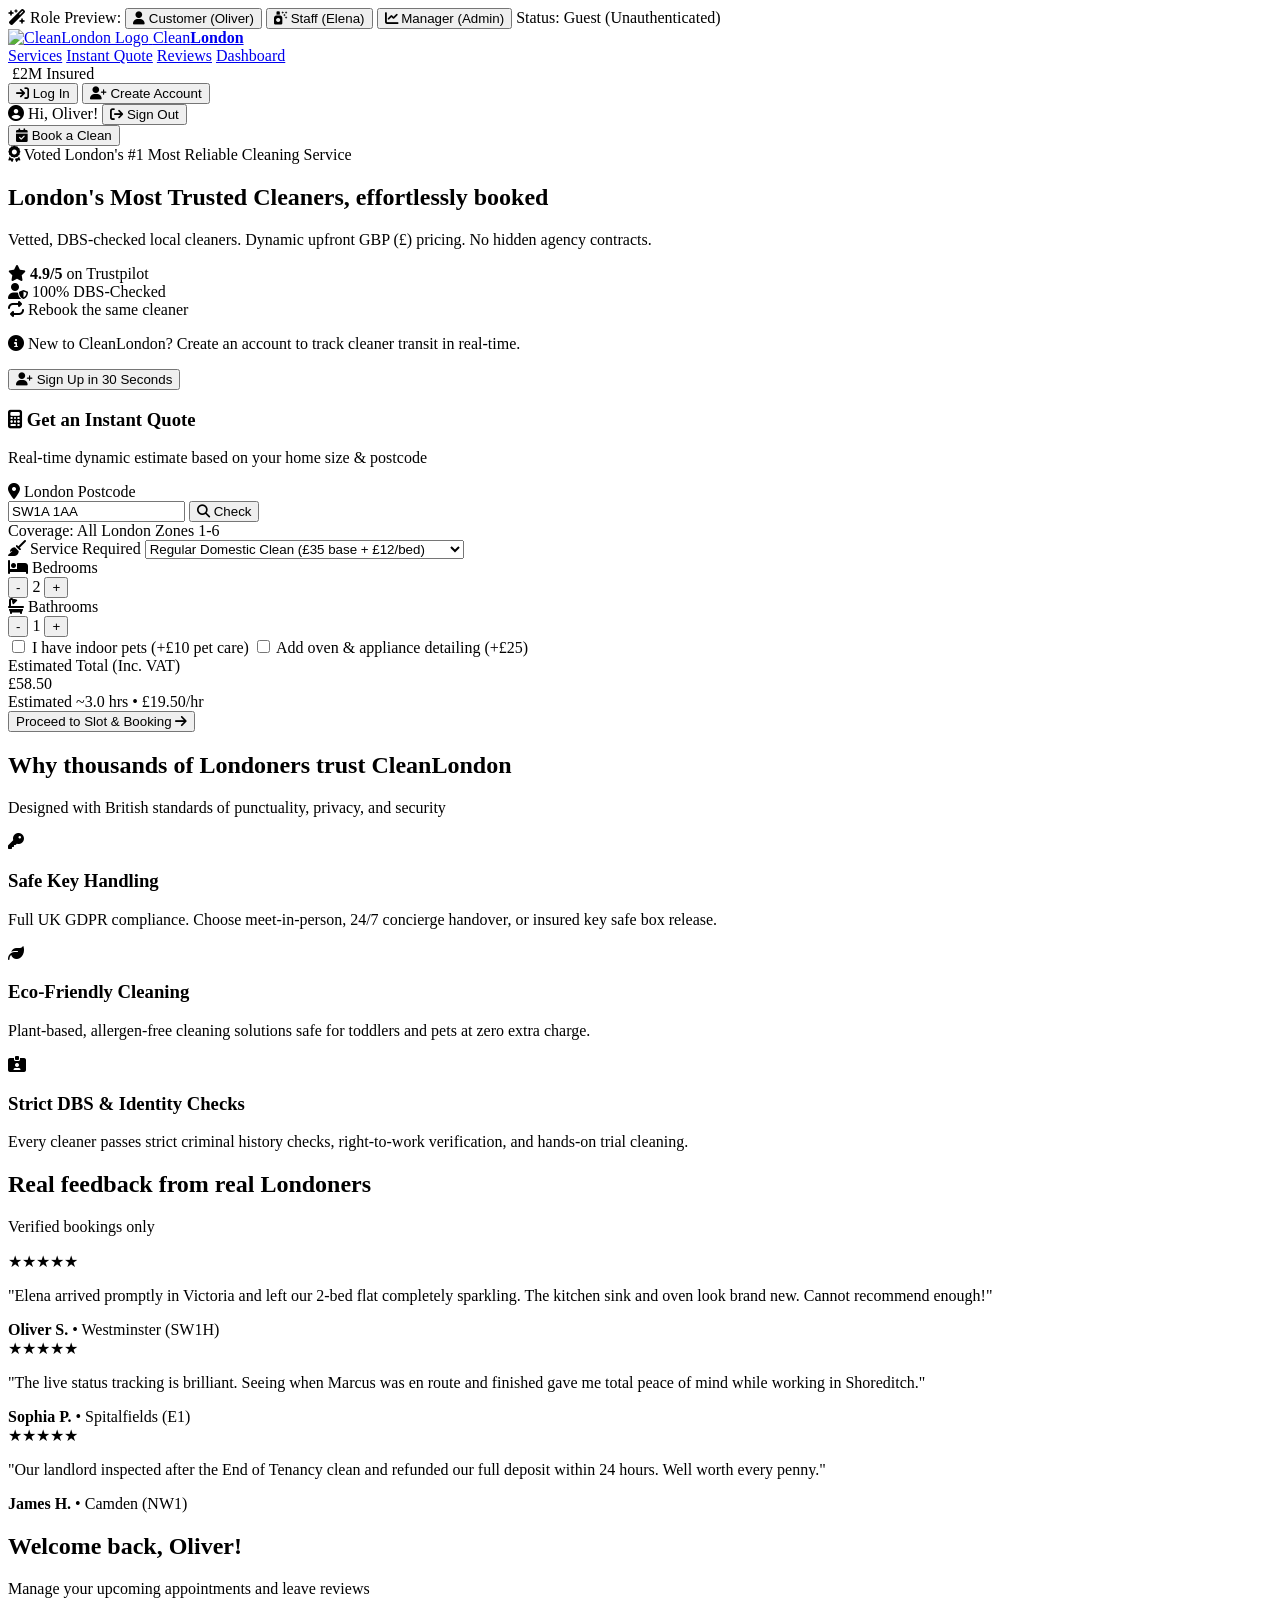
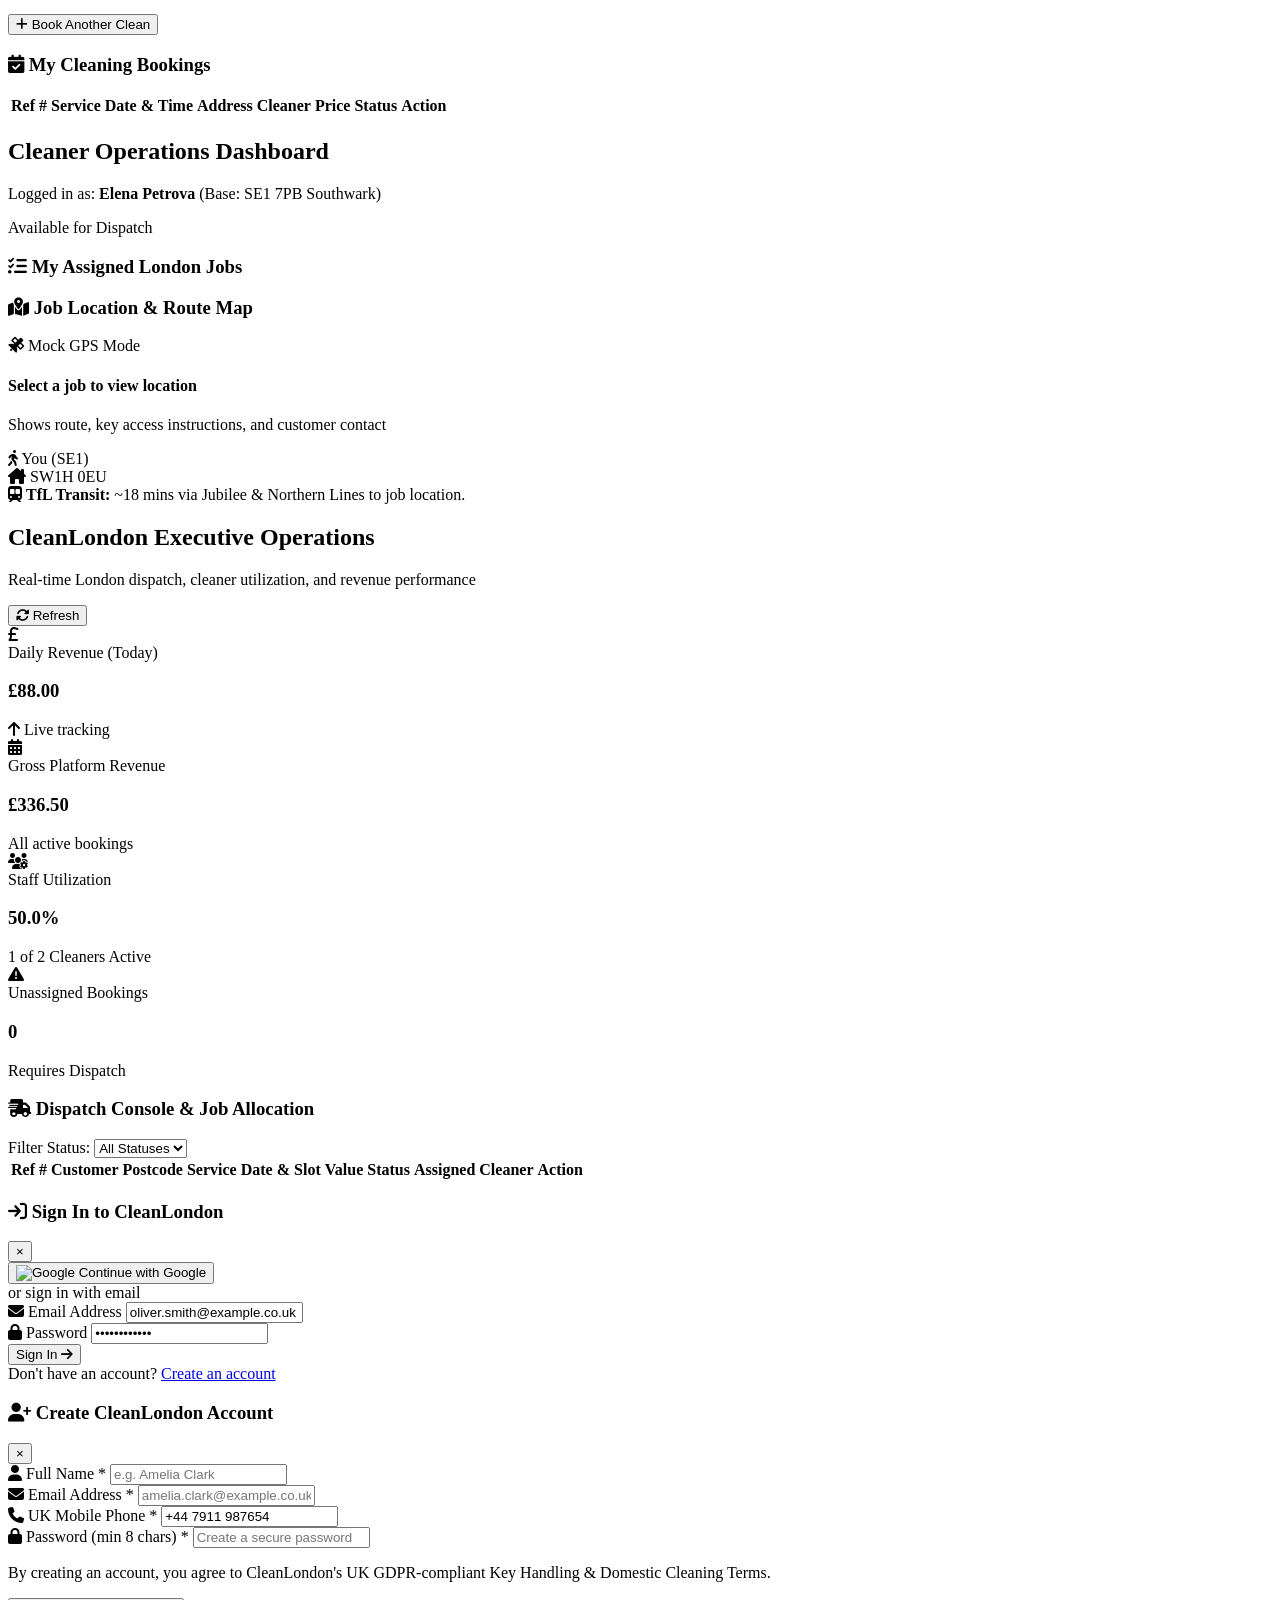
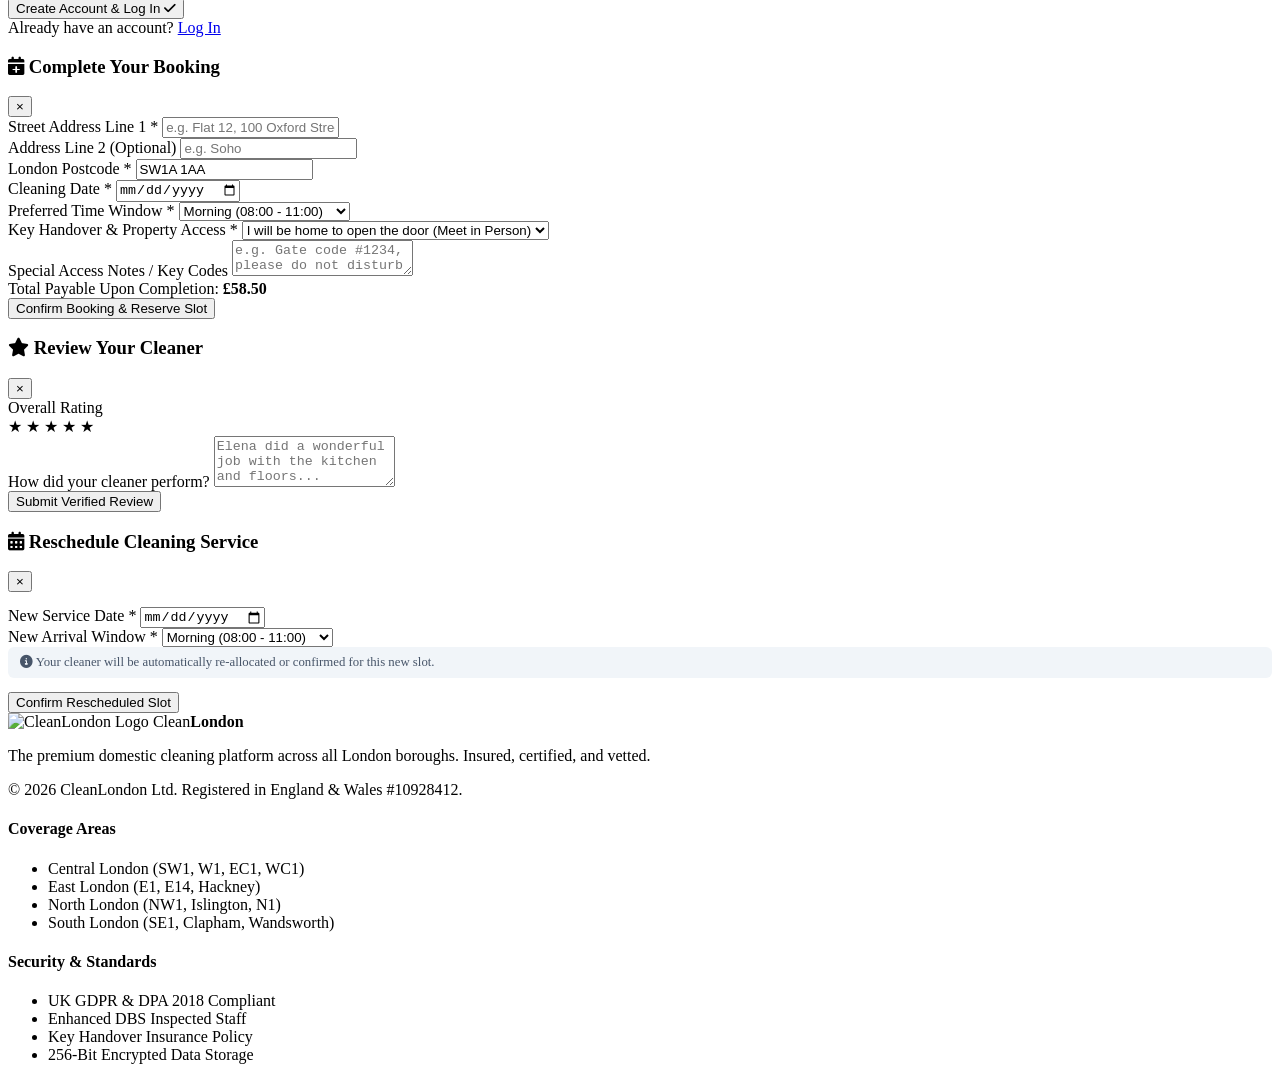
==== frontend/index.html @ 98d310b9 "fix(business-logic): resolve scheduling conflict, duplicate submission, cancellation/rescheduling, a" ====
<!DOCTYPE html>
<html lang="en">
<head>
    <meta charset="UTF-8">
    <meta name="viewport" content="width=device-width, initial-scale=1.0">
    <title>CleanLondon | London's Trusted Domestic & Deep Cleaning Service</title>
    <link rel="icon" type="image/jpeg" href="/static/logo.jpg">
    <link rel="stylesheet" href="/static/style.css">
    <!-- Google Fonts -->
    <link rel="preconnect" href="https://fonts.googleapis.com">
    <link rel="preconnect" href="https://fonts.gstatic.com" crossorigin>
    <link href="https://fonts.googleapis.com/css2?family=Plus+Jakarta+Sans:wght@400;500;600;700;800&display=swap" rel="stylesheet">
    <!-- FontAwesome for UI icons -->
    <link rel="stylesheet" href="https://cdnjs.cloudflare.com/ajax/libs/font-awesome/6.4.0/css/all.min.css">
</head>
<body>

    <!-- Demo Role Quick Switcher Bar -->
    <div class="demo-bar">
        <div class="demo-bar-inner">
            <span class="demo-tag"><i class="fa-solid fa-wand-magic-sparkles"></i> Role Preview:</span>
            <button class="role-btn" id="demo-btn-customer" data-role="customer" onclick="handleDemoRoleSwitch('customer')">
                <i class="fa-solid fa-user"></i> Customer (Oliver)
            </button>
            <button class="role-btn" id="demo-btn-staff" data-role="staff" onclick="handleDemoRoleSwitch('staff')">
                <i class="fa-solid fa-spray-can-sparkles"></i> Staff (Elena)
            </button>
            <button class="role-btn" id="demo-btn-manager" data-role="manager" onclick="handleDemoRoleSwitch('manager')">
                <i class="fa-solid fa-chart-line"></i> Manager (Admin)
            </button>
            <span class="active-user-badge" id="current-user-display">Status: Guest (Unauthenticated)</span>
        </div>
    </div>

    <!-- Navigation Header -->
    <header class="navbar">
        <div class="nav-container">
            <a href="#" class="brand-logo" onclick="navigateToHome(event)">
                <img src="/static/logo.jpg" alt="CleanLondon Logo" class="brand-logo-img">
                <span>Clean<strong>London</strong></span>
            </a>

            <nav class="nav-links">
                <a href="#services-section" class="nav-item">Services</a>
                <a href="#quote-section" class="nav-item">Instant Quote</a>
                <a href="#reviews-section" class="nav-item">Reviews</a>
                <a href="#" class="nav-item hidden" id="nav-dashboard-link" onclick="navigateToDashboard(event)">Dashboard</a>
            </nav>

            <div class="nav-actions">
                <div class="trust-pill"><i class="fa-solid fa-shield-check"></i> £2M Insured</div>

                <!-- Unauthenticated Nav Actions -->
                <div id="nav-unauth-actions" class="auth-buttons-group">
                    <button class="btn btn-outline" id="nav-login-btn" onclick="openLoginModal()">
                        <i class="fa-solid fa-arrow-right-to-bracket"></i> Log In
                    </button>
                    <button class="btn btn-secondary" id="nav-register-btn" onclick="openRegisterModal()">
                        <i class="fa-solid fa-user-plus"></i> Create Account
                    </button>
                </div>

                <!-- Authenticated Nav Actions -->
                <div id="nav-auth-actions" class="auth-buttons-group hidden">
                    <span class="user-greeting-pill" id="navbar-user-greeting">
                        <i class="fa-solid fa-circle-user"></i> Hi, Oliver!
                    </span>
                    <button class="btn btn-outline btn-signout" id="nav-logout-btn" onclick="handleSignOut()">
                        <i class="fa-solid fa-arrow-right-from-bracket"></i> Sign Out
                    </button>
                </div>

                <button class="btn btn-primary" onclick="scrollToQuote()">
                    <i class="fa-solid fa-calendar-check"></i> Book a Clean
                </button>
            </div>
        </div>
    </header>

    <!-- Main Content Containers -->
    <main id="app-root">

        <!-- ========================================================== -->
        <!-- 1. PUBLIC LANDING PAGE (UNAUTHENTICATED VIEW)               -->
        <!-- Shown by default when cleanlondon_token is null            -->
        <!-- ========================================================== -->
        <section id="landing-view" class="view-panel active">
            <!-- Hero Banner -->
            <div class="hero">
                <div class="hero-content">
                    <div class="badge-trust"><i class="fa-solid fa-award"></i> Voted London's #1 Most Reliable Cleaning Service</div>
                    <h1>London's Most Trusted Cleaners, <span class="text-emerald">effortlessly booked</span></h1>
                    <p class="hero-subtext">Vetted, DBS-checked local cleaners. Dynamic upfront GBP (£) pricing. No hidden agency contracts.</p>

                    <div class="trust-metric-row">
                        <div class="metric"><i class="fa-solid fa-star text-gold"></i> <strong>4.9/5</strong> on Trustpilot</div>
                        <div class="metric"><i class="fa-solid fa-user-shield text-emerald"></i> 100% DBS-Checked</div>
                        <div class="metric"><i class="fa-solid fa-repeat text-indigo"></i> Rebook the same cleaner</div>
                    </div>

                    <!-- Call To Action for Unregistered Guests -->
                    <div class="hero-cta-banner">
                        <p><i class="fa-solid fa-circle-info text-emerald"></i> New to CleanLondon? Create an account to track cleaner transit in real-time.</p>
                        <button class="btn btn-outline btn-sm" onclick="openRegisterModal()"><i class="fa-solid fa-user-plus"></i> Sign Up in 30 Seconds</button>
                    </div>
                </div>

                <!-- Instant Dynamic Quote Card -->
                <div class="hero-card" id="quote-section">
                    <div class="card-header">
                        <h3><i class="fa-solid fa-calculator text-emerald"></i> Get an Instant Quote</h3>
                        <p>Real-time dynamic estimate based on your home size & postcode</p>
                    </div>

                    <form id="quote-form" onsubmit="handleQuoteSubmit(event)">
                        <div class="form-group">
                            <label><i class="fa-solid fa-location-dot"></i> London Postcode</label>
                            <div class="input-with-button">
                                <input type="text" id="quote-postcode" placeholder="e.g. SW1A, E1, NW1" value="SW1A 1AA" required>
                                <button type="button" class="btn-sm btn-ghost" onclick="lookupPostcodeArea()"><i class="fa-solid fa-magnifying-glass"></i> Check</button>
                            </div>
                            <span class="field-hint" id="postcode-status">Coverage: All London Zones 1-6</span>
                        </div>

                        <div class="form-group">
                            <label><i class="fa-solid fa-broom"></i> Service Required</label>
                            <select id="quote-service" onchange="recalculateQuote()">
                                <option value="1">Regular Domestic Clean (£35 base + £12/bed)</option>
                                <option value="2">Deep Spring Refresh (£65 base + £20/bed)</option>
                                <option value="3">End of Tenancy Guarantee (£110 base + £30/bed)</option>
                            </select>
                        </div>

                        <div class="form-row-2">
                            <div class="form-group">
                                <label><i class="fa-solid fa-bed"></i> Bedrooms</label>
                                <div class="stepper">
                                    <button type="button" onclick="adjustCount('bedrooms', -1)">-</button>
                                    <span id="bedrooms-val">2</span>
                                    <button type="button" onclick="adjustCount('bedrooms', 1)">+</button>
                                </div>
                            </div>
                            <div class="form-group">
                                <label><i class="fa-solid fa-bath"></i> Bathrooms</label>
                                <div class="stepper">
                                    <button type="button" onclick="adjustCount('bathrooms', -1)">-</button>
                                    <span id="bathrooms-val">1</span>
                                    <button type="button" onclick="adjustCount('bathrooms', 1)">+</button>
                                </div>
                            </div>
                        </div>

                        <div class="checkbox-options">
                            <label class="custom-checkbox">
                                <input type="checkbox" id="quote-pets" onchange="recalculateQuote()">
                                <span>I have indoor pets (+£10 pet care)</span>
                            </label>
                            <label class="custom-checkbox">
                                <input type="checkbox" id="quote-deep" onchange="recalculateQuote()">
                                <span>Add oven & appliance detailing (+£25)</span>
                            </label>
                        </div>

                        <!-- Dynamic Price Output Box -->
                        <div class="quote-summary-box">
                            <div class="quote-price-label">Estimated Total (Inc. VAT)</div>
                            <div class="quote-price" id="quote-price-display">£58.50</div>
                            <div class="quote-meta" id="quote-meta-display">Estimated ~3.0 hrs • £19.50/hr</div>
                        </div>

                        <button type="button" class="btn btn-primary btn-block" onclick="handleBookCleanClick()">
                            Proceed to Slot & Booking <i class="fa-solid fa-arrow-right"></i>
                        </button>
                    </form>
                </div>
            </div>

            <!-- Value Props & Features -->
            <section class="features-section" id="services-section">
                <div class="section-title">
                    <h2>Why thousands of Londoners trust CleanLondon</h2>
                    <p>Designed with British standards of punctuality, privacy, and security</p>
                </div>

                <div class="grid-3">
                    <div class="feature-card">
                        <div class="icon-bubble"><i class="fa-solid fa-key"></i></div>
                        <h3>Safe Key Handling</h3>
                        <p>Full UK GDPR compliance. Choose meet-in-person, 24/7 concierge handover, or insured key safe box release.</p>
                    </div>
                    <div class="feature-card">
                        <div class="icon-bubble"><i class="fa-solid fa-leaf"></i></div>
                        <h3>Eco-Friendly Cleaning</h3>
                        <p>Plant-based, allergen-free cleaning solutions safe for toddlers and pets at zero extra charge.</p>
                    </div>
                    <div class="feature-card">
                        <div class="icon-bubble"><i class="fa-solid fa-id-card-clip"></i></div>
                        <h3>Strict DBS & Identity Checks</h3>
                        <p>Every cleaner passes strict criminal history checks, right-to-work verification, and hands-on trial cleaning.</p>
                    </div>
                </div>
            </section>

            <!-- Customer Reviews Section -->
            <section class="reviews-section" id="reviews-section">
                <div class="section-title">
                    <h2>Real feedback from real Londoners</h2>
                    <p>Verified bookings only</p>
                </div>

                <div class="reviews-grid">
                    <div class="review-card">
                        <div class="review-stars">★★★★★</div>
                        <p class="review-text">"Elena arrived promptly in Victoria and left our 2-bed flat completely sparkling. The kitchen sink and oven look brand new. Cannot recommend enough!"</p>
                        <div class="reviewer-meta">
                            <strong>Oliver S.</strong> • Westminster (SW1H)
                        </div>
                    </div>
                    <div class="review-card">
                        <div class="review-stars">★★★★★</div>
                        <p class="review-text">"The live status tracking is brilliant. Seeing when Marcus was en route and finished gave me total peace of mind while working in Shoreditch."</p>
                        <div class="reviewer-meta">
                            <strong>Sophia P.</strong> • Spitalfields (E1)
                        </div>
                    </div>
                    <div class="review-card">
                        <div class="review-stars">★★★★★</div>
                        <p class="review-text">"Our landlord inspected after the End of Tenancy clean and refunded our full deposit within 24 hours. Well worth every penny."</p>
                        <div class="reviewer-meta">
                            <strong>James H.</strong> • Camden (NW1)
                        </div>
                    </div>
                </div>
            </section>
        </section>

        <!-- ========================================================== -->
        <!-- 2. PRIVATE DASHBOARD (AUTHENTICATED WRAPPER)                -->
        <!-- Controlled by JavaScript state: hidden when unauthenticated -->
        <!-- ========================================================== -->
        <div id="dashboard-view" class="hidden">

            <!-- Subview 2A: Customer Dashboard -->
            <section id="customer-dashboard-view" class="view-panel">
                <div class="dashboard-header">
                    <div>
                        <h2>Welcome back, <span id="customer-greeting-name">Oliver</span>!</h2>
                        <p>Manage your upcoming appointments and leave reviews</p>
                    </div>
                    <button class="btn btn-primary" onclick="scrollToQuote()"><i class="fa-solid fa-plus"></i> Book Another Clean</button>
                </div>

                <div class="dashboard-content">
                    <div class="bookings-table-card">
                        <div class="card-header">
                            <h3><i class="fa-solid fa-calendar-check"></i> My Cleaning Bookings</h3>
                        </div>
                        <div class="table-responsive">
                            <table class="data-table">
                                <thead>
                                    <tr>
                                        <th>Ref #</th>
                                        <th>Service</th>
                                        <th>Date & Time</th>
                                        <th>Address</th>
                                        <th>Cleaner</th>
                                        <th>Price</th>
                                        <th>Status</th>
                                        <th>Action</th>
                                    </tr>
                                </thead>
                                <tbody id="customer-bookings-list">
                                    <!-- Populated dynamically by app.js -->
                                </tbody>
                            </table>
                        </div>
                    </div>
                </div>
            </section>

            <!-- Subview 2B: Staff / Cleaner Dashboard -->
            <section id="staff-dashboard-view" class="view-panel">
                <div class="dashboard-header">
                    <div>
                        <h2>Cleaner Operations Dashboard</h2>
                        <p>Logged in as: <strong id="staff-profile-name">Elena Petrova</strong> (Base: SE1 7PB Southwark)</p>
                    </div>
                    <div class="staff-badge-status">
                        <span class="status-indicator online"></span> Available for Dispatch
                    </div>
                </div>

                <div class="staff-grid">
                    <!-- Assigned Jobs Column -->
                    <div class="staff-jobs-column">
                        <div class="bookings-table-card">
                            <div class="card-header">
                                <h3><i class="fa-solid fa-list-check"></i> My Assigned London Jobs</h3>
                            </div>
                            <div id="staff-jobs-container" class="job-card-list">
                                <!-- Populated dynamically by app.js -->
                            </div>
                        </div>
                    </div>

                    <!-- Live Map & Transit Route Simulation Column -->
                    <div class="staff-map-column">
                        <div class="map-card">
                            <div class="card-header">
                                <h3><i class="fa-solid fa-map-location-dot"></i> Job Location & Route Map</h3>
                                <span class="badge-mock" id="map-mode-badge"><i class="fa-solid fa-satellite"></i> Mock GPS Mode</span>
                            </div>
                            <div class="interactive-map-mock" id="map-canvas">
                                <div class="map-overlay-info" id="map-active-job-info">
                                    <h4>Select a job to view location</h4>
                                    <p>Shows route, key access instructions, and customer contact</p>
                                </div>
                                <div class="london-schematic-bg">
                                    <div class="map-marker cleaner-marker" title="Your Location">
                                        <i class="fa-solid fa-person-walking"></i>
                                        <span>You (SE1)</span>
                                    </div>
                                    <div class="map-marker job-marker" id="job-pin" title="Active Booking Pin">
                                        <i class="fa-solid fa-house-chimney"></i>
                                        <span id="pin-postcode-text">SW1H 0EU</span>
                                    </div>
                                </div>
                            </div>
                            <div class="map-transit-details" id="transit-summary">
                                <i class="fa-solid fa-train-subway"></i> <strong>TfL Transit:</strong> ~18 mins via Jubilee & Northern Lines to job location.
                            </div>
                        </div>
                    </div>
                </div>
            </section>

            <!-- Subview 2C: Manager (Admin) Dashboard -->
            <section id="manager-dashboard-view" class="view-panel">
                <div class="dashboard-header">
                    <div>
                        <h2>CleanLondon Executive Operations</h2>
                        <p>Real-time London dispatch, cleaner utilization, and revenue performance</p>
                    </div>
                    <div class="header-actions">
                        <button class="btn btn-outline" onclick="loadManagerData()"><i class="fa-solid fa-rotate"></i> Refresh</button>
                    </div>
                </div>

                <!-- KPI Summary Cards -->
                <div class="kpi-grid">
                    <div class="kpi-card">
                        <div class="kpi-icon emerald"><i class="fa-solid fa-sterling-sign"></i></div>
                        <div class="kpi-details">
                            <span class="kpi-title">Daily Revenue (Today)</span>
                            <h3 class="kpi-value" id="kpi-daily-rev">£88.00</h3>
                            <span class="kpi-trend positive"><i class="fa-solid fa-arrow-up"></i> Live tracking</span>
                        </div>
                    </div>

                    <div class="kpi-card">
                        <div class="kpi-icon indigo"><i class="fa-solid fa-calendar-days"></i></div>
                        <div class="kpi-details">
                            <span class="kpi-title">Gross Platform Revenue</span>
                            <h3 class="kpi-value" id="kpi-monthly-rev">£336.50</h3>
                            <span class="kpi-trend">All active bookings</span>
                        </div>
                    </div>

                    <div class="kpi-card">
                        <div class="kpi-icon amber"><i class="fa-solid fa-users-gear"></i></div>
                        <div class="kpi-details">
                            <span class="kpi-title">Staff Utilization</span>
                            <h3 class="kpi-value" id="kpi-utilization">50.0%</h3>
                            <span class="kpi-trend"><span id="kpi-active-cleaners">1</span> of 2 Cleaners Active</span>
                        </div>
                    </div>

                    <div class="kpi-card">
                        <div class="kpi-icon rose"><i class="fa-solid fa-triangle-exclamation"></i></div>
                        <div class="kpi-details">
                            <span class="kpi-title">Unassigned Bookings</span>
                            <h3 class="kpi-value" id="kpi-unassigned-count">0</h3>
                            <span class="kpi-trend">Requires Dispatch</span>
                        </div>
                    </div>
                </div>

                <!-- Dispatch Operations Table -->
                <div class="bookings-table-card">
                    <div class="card-header space-between">
                        <h3><i class="fa-solid fa-truck-fast"></i> Dispatch Console & Job Allocation</h3>
                        <div class="filter-group">
                            <label>Filter Status:</label>
                            <select id="manager-status-filter" onchange="loadManagerData()">
                                <option value="ALL">All Statuses</option>
                                <option value="SCHEDULED">Scheduled</option>
                                <option value="EN_ROUTE">En Route</option>
                                <option value="IN_PROGRESS">In Progress</option>
                                <option value="COMPLETED">Completed</option>
                            </select>
                        </div>
                    </div>

                    <div class="table-responsive">
                        <table class="data-table">
                            <thead>
                                <tr>
                                    <th>Ref #</th>
                                    <th>Customer</th>
                                    <th>Postcode</th>
                                    <th>Service</th>
                                    <th>Date & Slot</th>
                                    <th>Value</th>
                                    <th>Status</th>
                                    <th>Assigned Cleaner</th>
                                    <th>Action</th>
                                </tr>
                            </thead>
                            <tbody id="manager-bookings-list">
                                <!-- Populated dynamically by app.js -->
                            </tbody>
                        </table>
                    </div>
                </div>
            </section>
        </div>
    </main>

    <!-- ========================================================== -->
    <!-- MODAL 1: LOG IN MODAL                                      -->
    <!-- ========================================================== -->
    <div class="modal-overlay" id="login-modal">
        <div class="modal-dialog auth-dialog">
            <div class="modal-header">
                <h3><i class="fa-solid fa-arrow-right-to-bracket text-emerald"></i> Sign In to CleanLondon</h3>
                <button class="modal-close" onclick="closeLoginModal()">&times;</button>
            </div>
            <div class="modal-body">
                <!-- Google 1-Click Prototype -->
                <button type="button" class="btn-google-login" onclick="triggerGoogleSignIn()">
                    <img src="https://www.gstatic.com/images/branding/product/1x/gsa_512dp.png" alt="Google">
                    Continue with Google
                </button>

                <div class="separator"><span>or sign in with email</span></div>

                <form id="login-form" onsubmit="handleManualLogin(event)">
                    <div id="login-error-alert" class="auth-alert error hidden"></div>

                    <div class="form-group">
                        <label for="login-email"><i class="fa-solid fa-envelope"></i> Email Address</label>
                        <input type="email" id="login-email" placeholder="name@example.co.uk" value="oliver.smith@example.co.uk" required>
                    </div>
                    <div class="form-group">
                        <label for="login-password"><i class="fa-solid fa-lock"></i> Password</label>
                        <input type="password" id="login-password" placeholder="••••••••" value="Password123!" required>
                    </div>

                    <button type="submit" class="btn btn-primary btn-block" id="login-submit-btn">
                        Sign In <i class="fa-solid fa-arrow-right"></i>
                    </button>
                </form>

                <div class="auth-modal-footer">
                    <span>Don't have an account?</span>
                    <a href="#" onclick="switchToRegister(event)">Create an account</a>
                </div>
            </div>
        </div>
    </div>

    <!-- ========================================================== -->
    <!-- MODAL 2: CREATE ACCOUNT (SIGN UP) MODAL                    -->
    <!-- ========================================================== -->
    <div class="modal-overlay" id="register-modal">
        <div class="modal-dialog auth-dialog">
            <div class="modal-header">
                <h3><i class="fa-solid fa-user-plus text-emerald"></i> Create CleanLondon Account</h3>
                <button class="modal-close" onclick="closeRegisterModal()">&times;</button>
            </div>
            <div class="modal-body">
                <form id="register-form" onsubmit="handleRegistration(event)">
                    <div id="register-error-alert" class="auth-alert error hidden"></div>

                    <!-- Hidden role field assigning customer role -->
                    <input type="hidden" id="register-role" value="customer">

                    <div class="form-group">
                        <label for="register-name"><i class="fa-solid fa-user"></i> Full Name *</label>
                        <input type="text" id="register-name" placeholder="e.g. Amelia Clark" required>
                    </div>

                    <div class="form-group">
                        <label for="register-email"><i class="fa-solid fa-envelope"></i> Email Address *</label>
                        <input type="email" id="register-email" placeholder="amelia.clark@example.co.uk" required>
                    </div>

                    <div class="form-group">
                        <label for="register-phone"><i class="fa-solid fa-phone"></i> UK Mobile Phone *</label>
                        <input type="tel" id="register-phone" placeholder="e.g. +44 7911 123456" value="+44 7911 987654" required>
                    </div>

                    <div class="form-group">
                        <label for="register-password"><i class="fa-solid fa-lock"></i> Password (min 8 chars) *</label>
                        <input type="password" id="register-password" placeholder="Create a secure password" minlength="8" required>
                    </div>

                    <p class="terms-notice">
                        By creating an account, you agree to CleanLondon's UK GDPR-compliant Key Handling & Domestic Cleaning Terms.
                    </p>

                    <button type="submit" class="btn btn-primary btn-block" id="register-submit-btn">
                        Create Account & Log In <i class="fa-solid fa-check"></i>
                    </button>
                </form>

                <div class="auth-modal-footer">
                    <span>Already have an account?</span>
                    <a href="#" onclick="switchToLogin(event)">Log In</a>
                </div>
            </div>
        </div>
    </div>

    <!-- MODAL 3: CUSTOMER BOOKING FORM -->
    <div class="modal-overlay" id="booking-modal">
        <div class="modal-dialog">
            <div class="modal-header">
                <h3><i class="fa-solid fa-calendar-plus text-emerald"></i> Complete Your Booking</h3>
                <button class="modal-close" onclick="closeBookingModal()">&times;</button>
            </div>
            <div class="modal-body">
                <form id="create-booking-form" onsubmit="submitNewBooking(event)">
                    <div class="form-group">
                        <label>Street Address Line 1 *</label>
                        <input type="text" id="book-address1" placeholder="e.g. Flat 12, 100 Oxford Street" required>
                    </div>
                    <div class="form-row-2">
                        <div class="form-group">
                            <label>Address Line 2 (Optional)</label>
                            <input type="text" id="book-address2" placeholder="e.g. Soho">
                        </div>
                        <div class="form-group">
                            <label>London Postcode *</label>
                            <input type="text" id="book-postcode" value="SW1A 1AA" required>
                        </div>
                    </div>

                    <div class="form-row-2">
                        <div class="form-group">
                            <label>Cleaning Date *</label>
                            <input type="date" id="book-date" required>
                        </div>
                        <div class="form-group">
                            <label>Preferred Time Window *</label>
                            <select id="book-timeslot">
                                <option value="08:00 - 11:00">Morning (08:00 - 11:00)</option>
                                <option value="11:30 - 14:30">Midday (11:30 - 14:30)</option>
                                <option value="15:00 - 18:00">Afternoon (15:00 - 18:00)</option>
                            </select>
                        </div>
                    </div>

                    <div class="form-group">
                        <label>Key Handover & Property Access *</label>
                        <select id="book-key-handling">
                            <option value="MEET_IN_PERSON">I will be home to open the door (Meet in Person)</option>
                            <option value="CONCIERGE">Leave key with 24/7 Building Concierge / Porter</option>
                            <option value="KEY_SAFE_BOX">Key Safe Box (Provide code in notes)</option>
                        </select>
                    </div>

                    <div class="form-group">
                        <label>Special Access Notes / Key Codes</label>
                        <textarea id="book-access-notes" rows="2" placeholder="e.g. Gate code #1234, please do not disturb the home office."></textarea>
                    </div>

                    <div class="modal-price-box">
                        <span>Total Payable Upon Completion:</span>
                        <strong id="modal-total-display">£58.50</strong>
                    </div>

                    <button type="submit" class="btn btn-primary btn-block">Confirm Booking & Reserve Slot</button>
                </form>
            </div>
        </div>
    </div>

    <!-- MODAL 4: REVIEW SUBMISSION -->
    <div class="modal-overlay" id="review-modal">
        <div class="modal-dialog">
            <div class="modal-header">
                <h3><i class="fa-solid fa-star text-gold"></i> Review Your Cleaner</h3>
                <button class="modal-close" onclick="closeReviewModal()">&times;</button>
            </div>
            <div class="modal-body">
                <form id="submit-review-form" onsubmit="submitReview(event)">
                    <input type="hidden" id="review-booking-id">
                    <div class="form-group text-center">
                        <label>Overall Rating</label>
                        <div class="star-rating-input">
                            <span class="star-opt active" onclick="setRating(1)">★</span>
                            <span class="star-opt active" onclick="setRating(2)">★</span>
                            <span class="star-opt active" onclick="setRating(3)">★</span>
                            <span class="star-opt active" onclick="setRating(4)">★</span>
                            <span class="star-opt active" onclick="setRating(5)">★</span>
                        </div>
                        <input type="hidden" id="review-stars-val" value="5">
                    </div>

                    <div class="form-group">
                        <label>How did your cleaner perform?</label>
                        <textarea id="review-comment" rows="3" placeholder="Elena did a wonderful job with the kitchen and floors..." required></textarea>
                    </div>

                    <button type="submit" class="btn btn-primary btn-block">Submit Verified Review</button>
                </form>
            </div>
        </div>
    </div>

    <!-- Reschedule Modal -->
    <div class="modal-overlay" id="reschedule-modal">
        <div class="modal-dialog">
            <div class="modal-header">
                <h3><i class="fa-solid fa-calendar-days text-primary"></i> Reschedule Cleaning Service</h3>
                <button class="modal-close" onclick="closeRescheduleModal()">&times;</button>
            </div>
            <div class="modal-body">
                <form id="reschedule-booking-form" onsubmit="submitReschedule(event)">
                    <input type="hidden" id="reschedule-booking-id">
                    <p id="reschedule-booking-ref-text" style="font-size:0.9rem; color:#475569; margin-bottom:12px;"></p>
                    <div class="form-group">
                        <label>New Service Date *</label>
                        <input type="date" id="reschedule-date" required>
                    </div>
                    <div class="form-group">
                        <label>New Arrival Window *</label>
                        <select id="reschedule-timeslot" required>
                            <option value="08:00 - 11:00">Morning (08:00 - 11:00)</option>
                            <option value="11:30 - 14:30">Midday (11:30 - 14:30)</option>
                            <option value="15:00 - 18:00">Afternoon (15:00 - 18:00)</option>
                        </select>
                    </div>
                    <div style="background:#f1f5f9; padding:8px 12px; border-radius:6px; font-size:0.8rem; color:#475569; margin-bottom:14px;">
                        <i class="fa-solid fa-circle-info"></i> Your cleaner will be automatically re-allocated or confirmed for this new slot.
                    </div>
                    <button type="submit" id="reschedule-submit-btn" class="btn btn-primary btn-block">Confirm Rescheduled Slot</button>
                </form>
            </div>
        </div>
    </div>

    <!-- Footer -->
    <footer class="footer">
        <div class="footer-container">
            <div class="footer-col">
                <div class="brand-logo footer-logo">
                    <img src="/static/logo.jpg" alt="CleanLondon Logo" class="brand-logo-img footer-logo-img">
                    <span>Clean<strong>London</strong></span>
                </div>
                <p>The premium domestic cleaning platform across all London boroughs. Insured, certified, and vetted.</p>
                <p class="copyright">© 2026 CleanLondon Ltd. Registered in England & Wales #10928412.</p>
            </div>
            <div class="footer-col">
                <h4>Coverage Areas</h4>
                <ul>
                    <li>Central London (SW1, W1, EC1, WC1)</li>
                    <li>East London (E1, E14, Hackney)</li>
                    <li>North London (NW1, Islington, N1)</li>
                    <li>South London (SE1, Clapham, Wandsworth)</li>
                </ul>
            </div>
            <div class="footer-col">
                <h4>Security & Standards</h4>
                <ul>
                    <li>UK GDPR & DPA 2018 Compliant</li>
                    <li>Enhanced DBS Inspected Staff</li>
                    <li>Key Handover Insurance Policy</li>
                    <li>256-Bit Encrypted Data Storage</li>
                </ul>
            </div>
        </div>
    </footer>

    <script src="/static/app.js"></script>
</body>
</html>
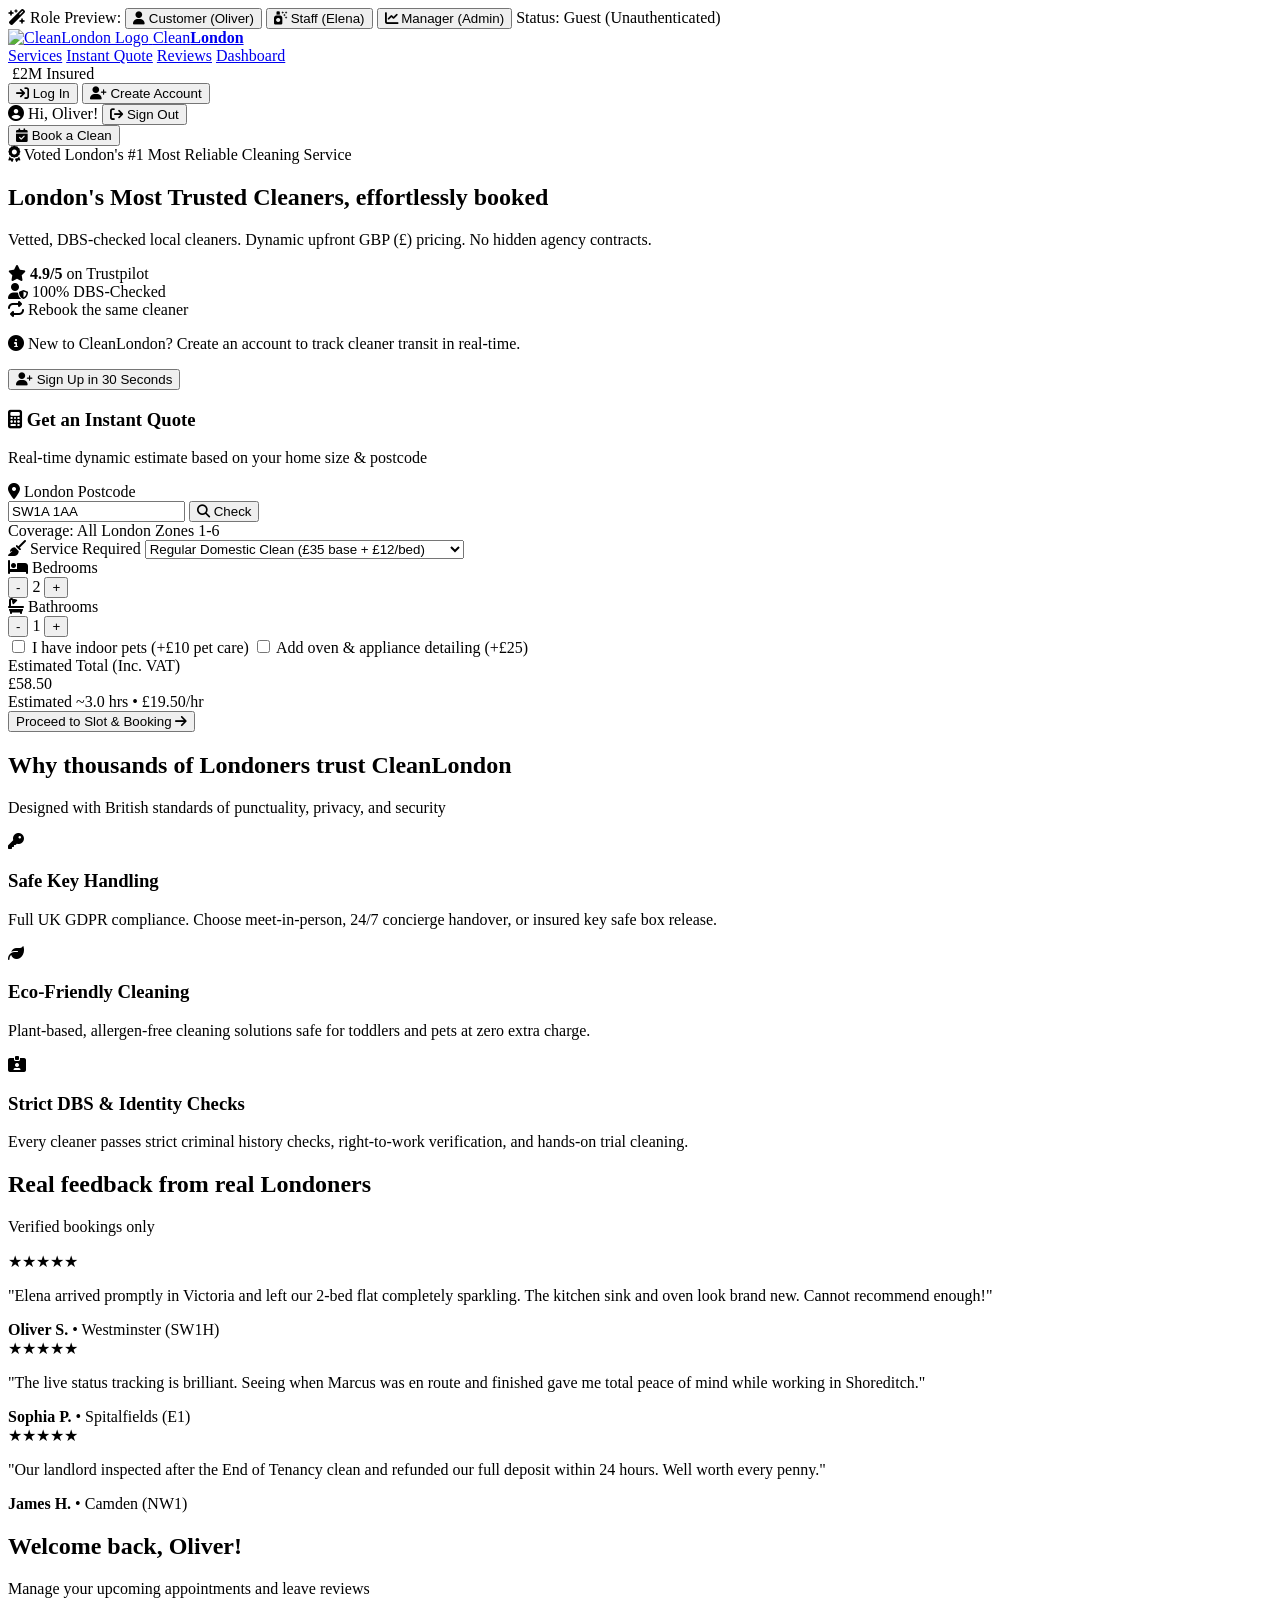
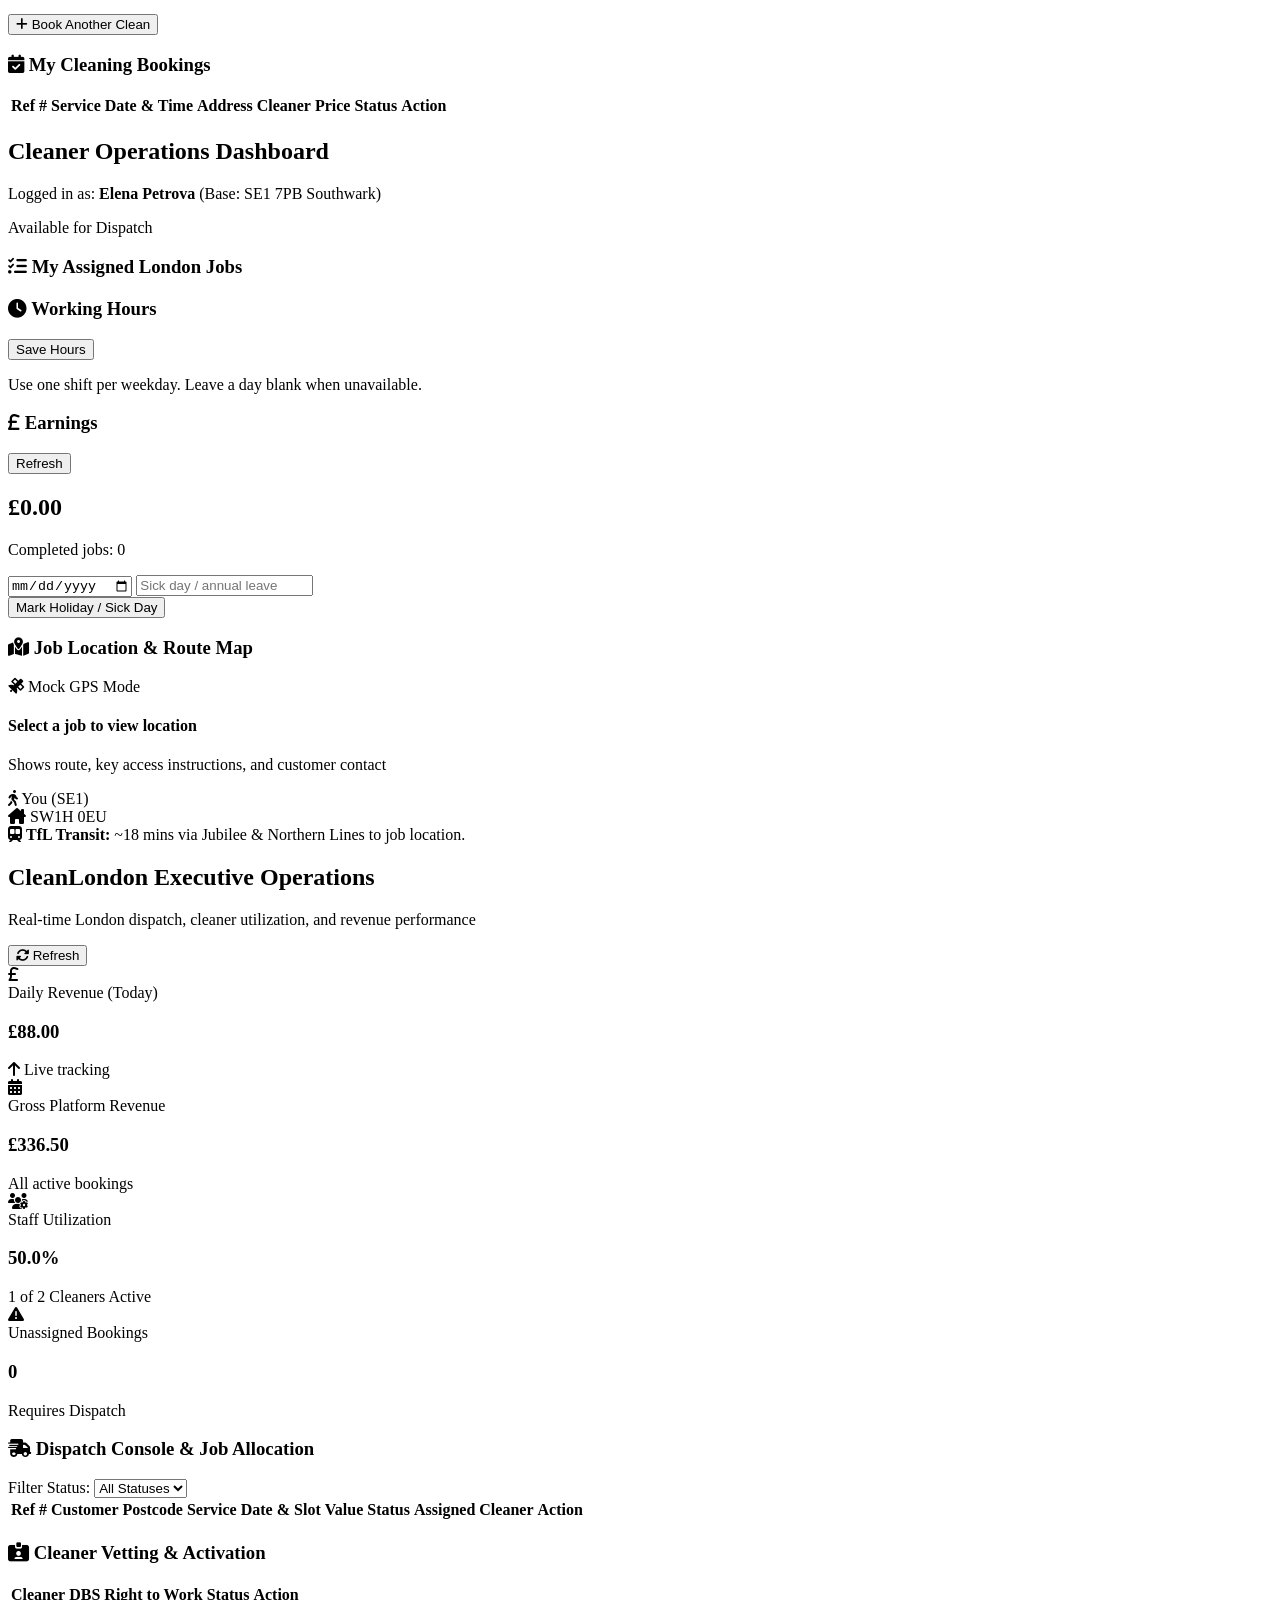
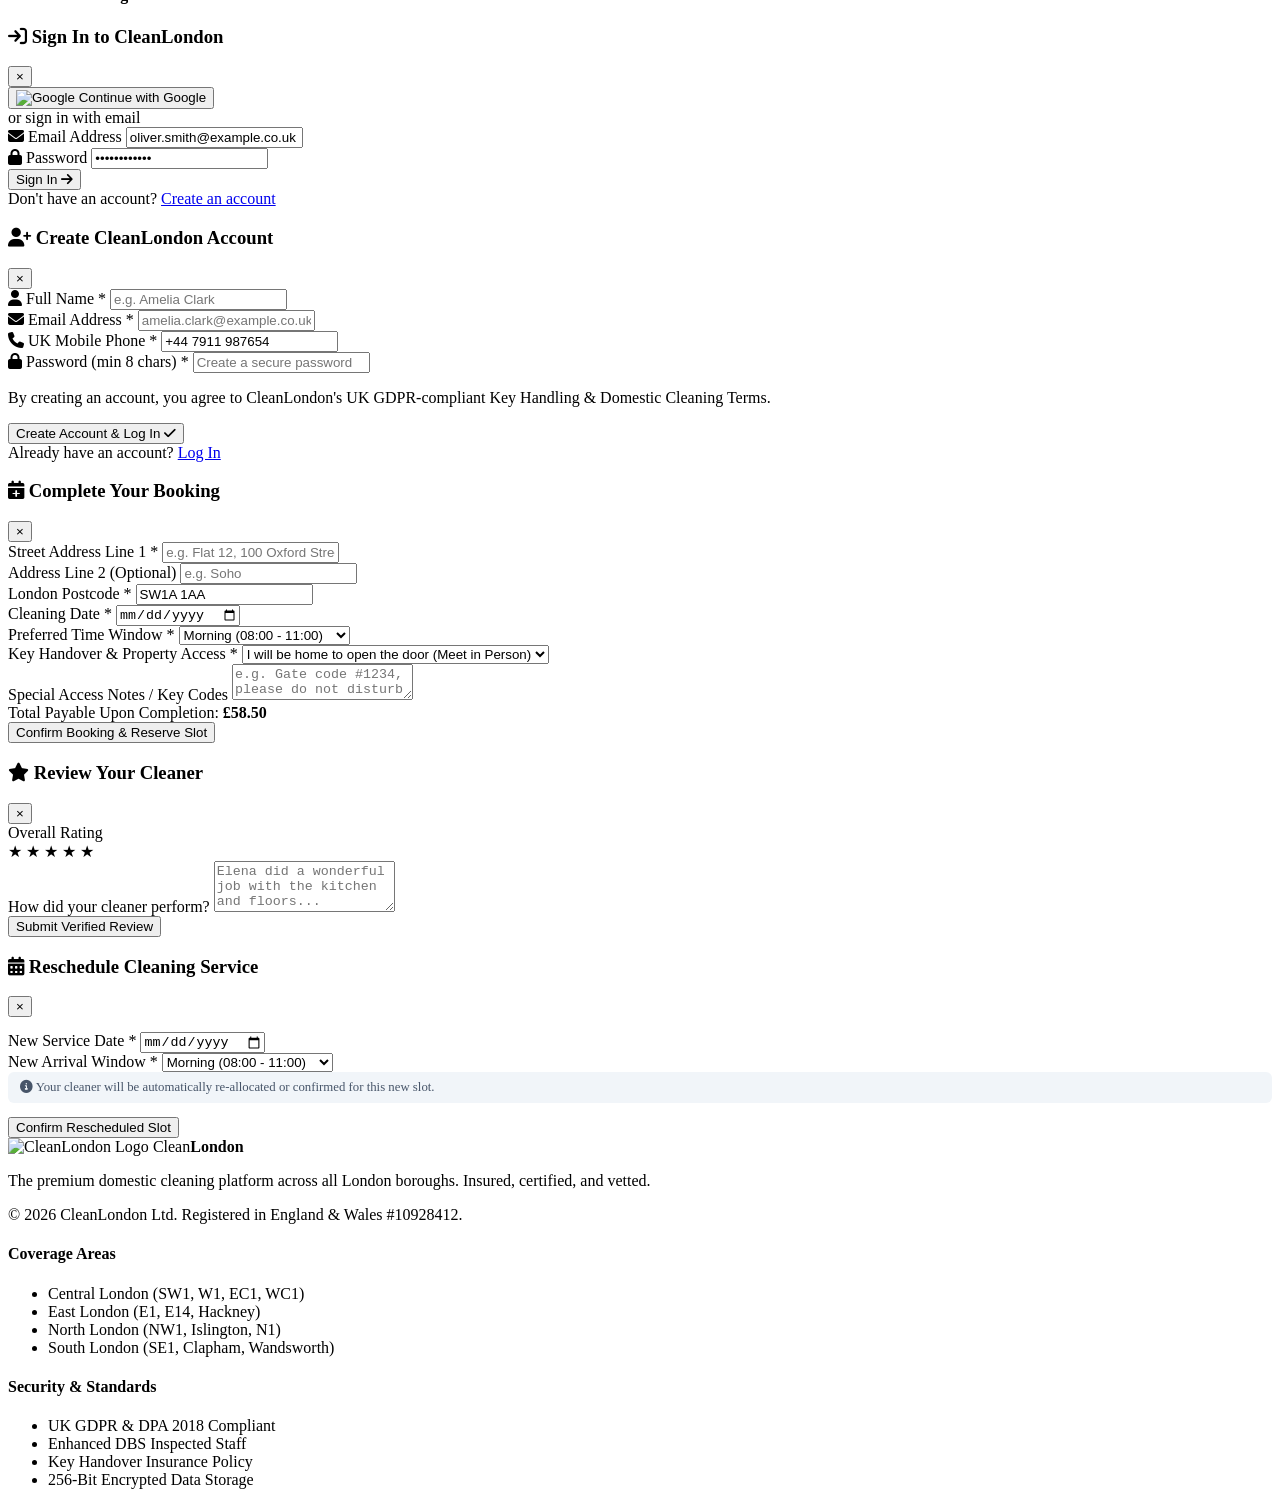
==== commit 8eea9162: "feat: add cleaner operations and notifications Co-authored-by: Copilot <223556219+Copilot@users.nore" ====
--- a/frontend/index.html
+++ b/frontend/index.html
@@ -41,9 +41,9 @@
             </a>
 
             <nav class="nav-links">
-                <a href="#services-section" class="nav-item">Services</a>
-                <a href="#quote-section" class="nav-item">Instant Quote</a>
-                <a href="#reviews-section" class="nav-item">Reviews</a>
+                <a href="/?view=home" class="nav-item" onclick="navigateToSection(event, 'services-section')">Services</a>
+                <a href="/?view=home" class="nav-item" onclick="navigateToSection(event, 'quote-section')">Instant Quote</a>
+                <a href="/?view=home" class="nav-item" onclick="navigateToSection(event, 'reviews-section')">Reviews</a>
                 <a href="#" class="nav-item hidden" id="nav-dashboard-link" onclick="navigateToDashboard(event)">Dashboard</a>
             </nav>
 
@@ -299,6 +299,31 @@
                             </div>
                             <div id="staff-jobs-container" class="job-card-list">
                                 <!-- Populated dynamically by app.js -->
+                            </div>
+                        </div>
+
+                        <div class="staff-grid" style="margin-top:20px;">
+                            <div class="bookings-table-card">
+                                <div class="card-header space-between">
+                                    <h3><i class="fa-solid fa-clock"></i> Working Hours</h3>
+                                    <button class="btn btn-sm btn-primary" onclick="saveStaffSchedule()">Save Hours</button>
+                                </div>
+                                <p class="field-hint">Use one shift per weekday. Leave a day blank when unavailable.</p>
+                                <div id="staff-schedule-form"></div>
+                            </div>
+                            <div class="bookings-table-card">
+                                <div class="card-header space-between">
+                                    <h3><i class="fa-solid fa-sterling-sign"></i> Earnings</h3>
+                                    <button class="btn btn-sm btn-outline" onclick="loadStaffEarnings()">Refresh</button>
+                                </div>
+                                <h2 id="staff-earnings-total">£0.00</h2>
+                                <p id="staff-earnings-meta" class="field-hint">Completed jobs: 0</p>
+                                <div class="form-row-2">
+                                    <input type="date" id="staff-holiday-date">
+                                    <input type="text" id="staff-holiday-reason" placeholder="Sick day / annual leave">
+                                </div>
+                                <button class="btn btn-outline btn-block" onclick="addStaffHoliday()">Mark Holiday / Sick Day</button>
+                                <div id="staff-holidays-list" class="field-hint"></div>
                             </div>
                         </div>
                     </div>
@@ -422,6 +447,18 @@
                         </table>
                     </div>
                 </div>
+
+                <div class="bookings-table-card" style="margin-top:20px;">
+                    <div class="card-header">
+                        <h3><i class="fa-solid fa-id-card-clip"></i> Cleaner Vetting & Activation</h3>
+                    </div>
+                    <div class="table-responsive">
+                        <table class="data-table">
+                            <thead><tr><th>Cleaner</th><th>DBS</th><th>Right to Work</th><th>Status</th><th>Action</th></tr></thead>
+                            <tbody id="manager-staff-vetting-list"></tbody>
+                        </table>
+                    </div>
+                </div>
             </section>
         </div>
     </main>
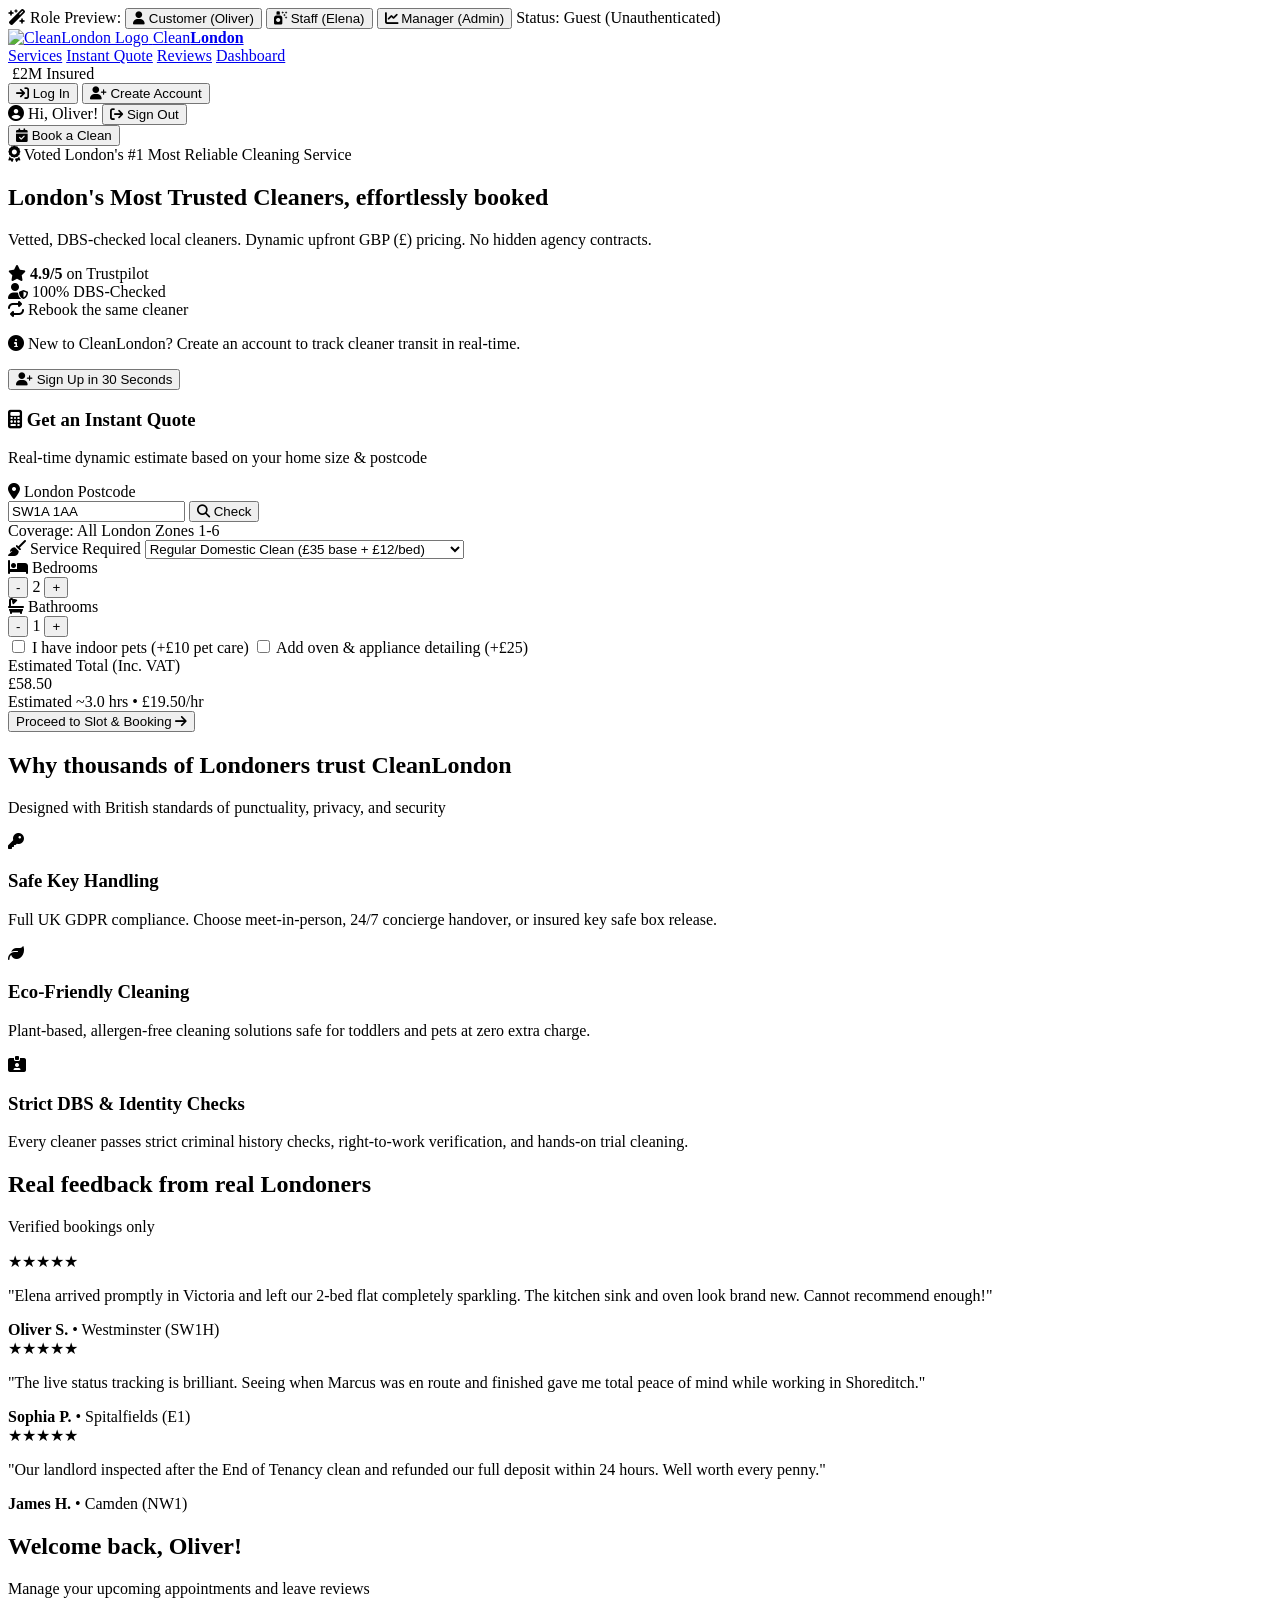
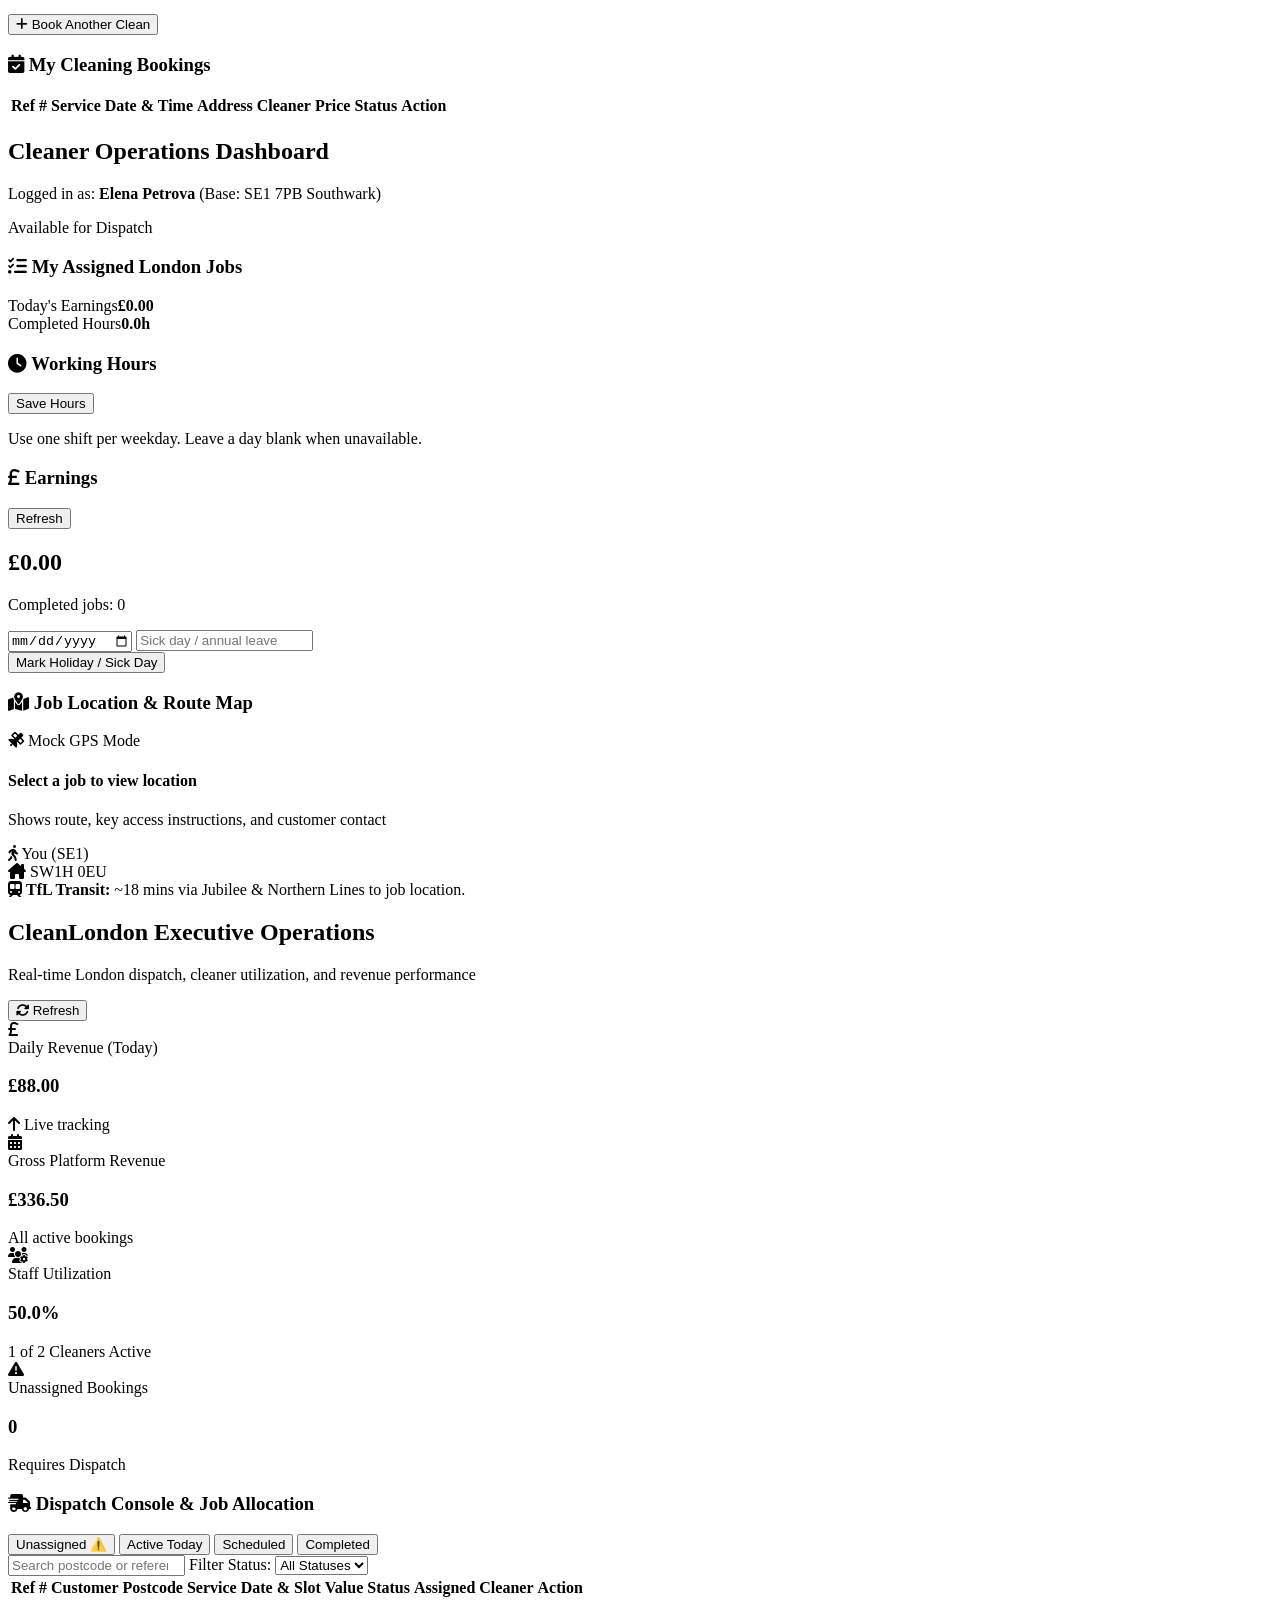
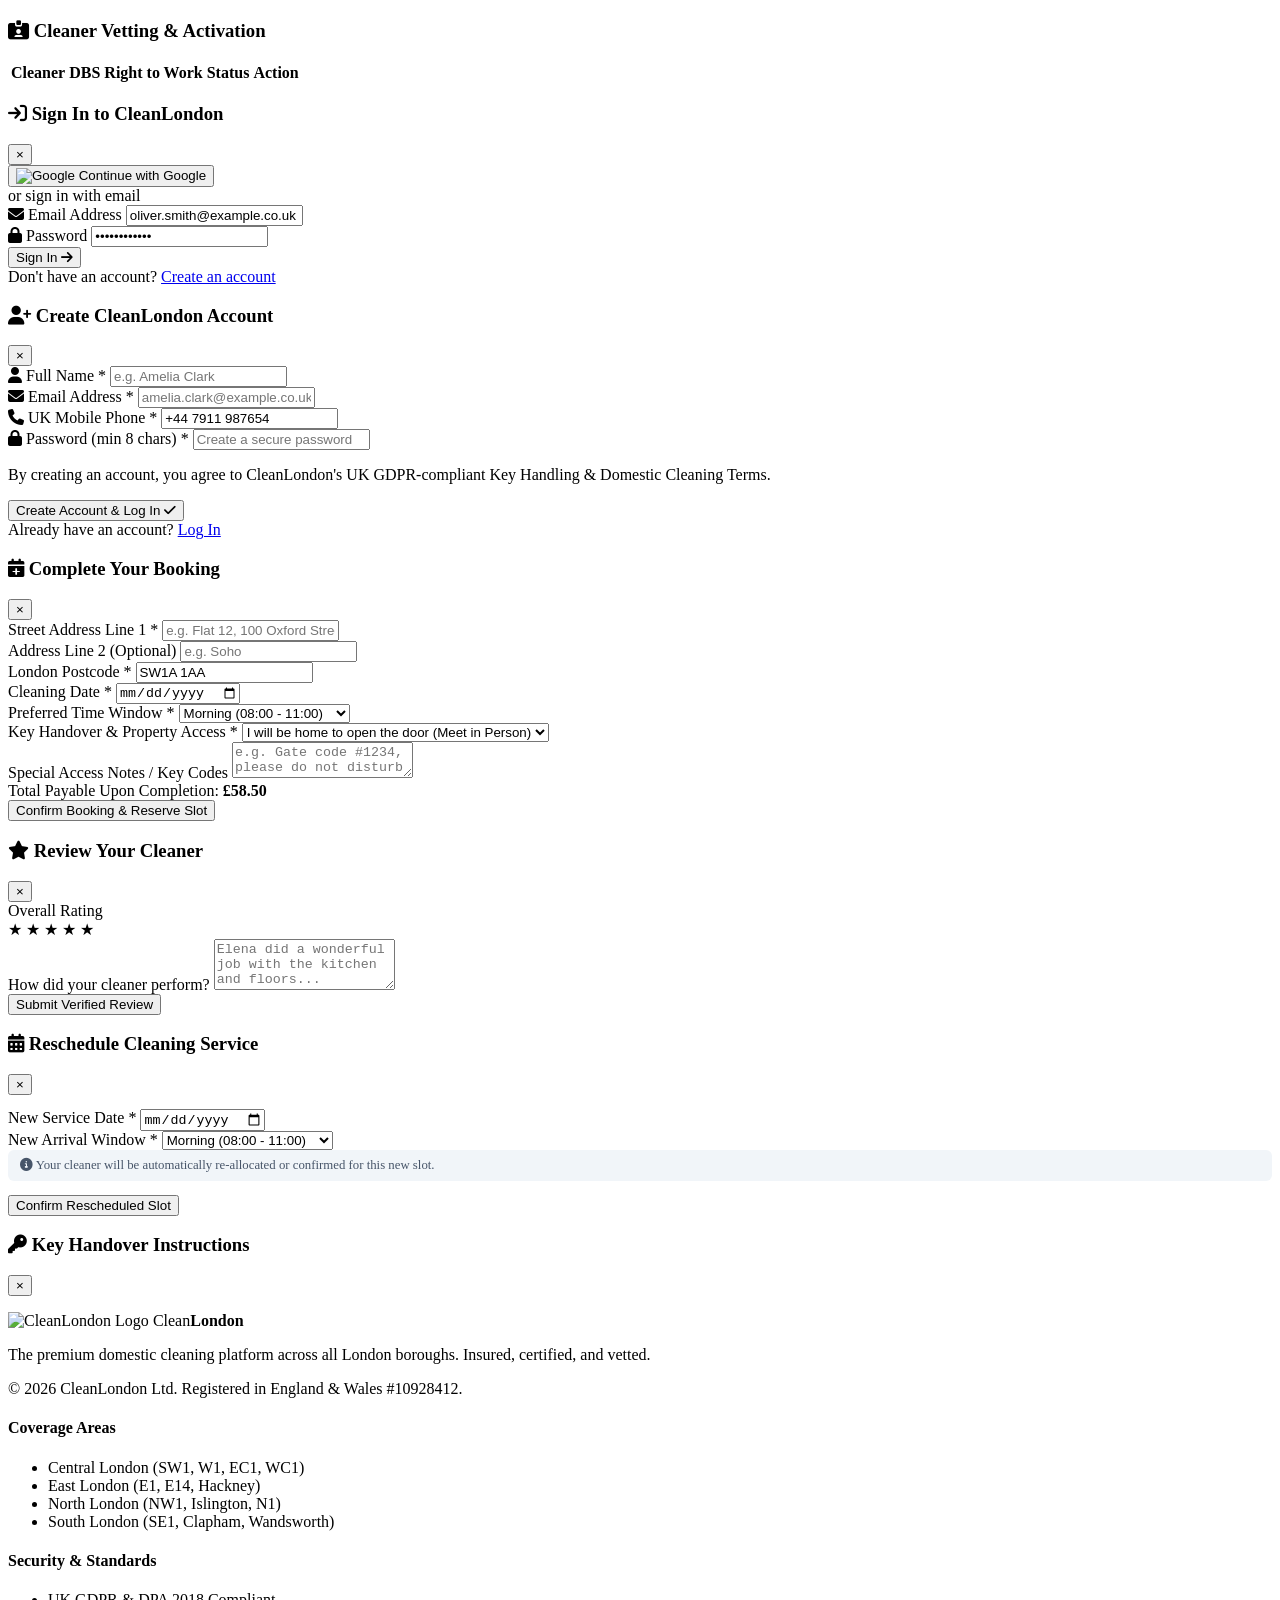
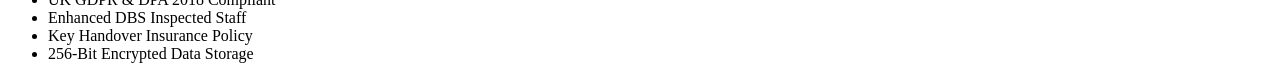
==== commit 020ee131: "fix: secure typed toast notifications" ====
--- a/frontend/index.html
+++ b/frontend/index.html
@@ -35,7 +35,7 @@
     <!-- Navigation Header -->
     <header class="navbar">
         <div class="nav-container">
-            <a href="#" class="brand-logo" onclick="navigateToHome(event)">
+            <a href="/?view=home" class="brand-logo" onclick="navigateToHome(event)">
                 <img src="/static/logo.jpg" alt="CleanLondon Logo" class="brand-logo-img">
                 <span>Clean<strong>London</strong></span>
             </a>
@@ -275,6 +275,7 @@
                             </table>
                         </div>
                     </div>
+                    <div id="customer-booking-progress" class="booking-progress-panel hidden"></div>
                 </div>
             </section>
 
@@ -296,6 +297,10 @@
                         <div class="bookings-table-card">
                             <div class="card-header">
                                 <h3><i class="fa-solid fa-list-check"></i> My Assigned London Jobs</h3>
+                            </div>
+                            <div class="earnings-banner">
+                                <div><span>Today's Earnings</span><strong id="staff-today-earnings">£0.00</strong></div>
+                                <div><span>Completed Hours</span><strong id="staff-completed-hours">0.0h</strong></div>
                             </div>
                             <div id="staff-jobs-container" class="job-card-list">
                                 <!-- Populated dynamically by app.js -->
@@ -415,6 +420,13 @@
                     <div class="card-header space-between">
                         <h3><i class="fa-solid fa-truck-fast"></i> Dispatch Console & Job Allocation</h3>
                         <div class="filter-group">
+                            <div class="manager-filter-pills">
+                                <button class="filter-pill urgent active" data-filter="UNASSIGNED" onclick="setManagerFilter('UNASSIGNED')">Unassigned ⚠️</button>
+                                <button class="filter-pill" data-filter="TODAY" onclick="setManagerFilter('TODAY')">Active Today</button>
+                                <button class="filter-pill" data-filter="SCHEDULED" onclick="setManagerFilter('SCHEDULED')">Scheduled</button>
+                                <button class="filter-pill" data-filter="COMPLETED" onclick="setManagerFilter('COMPLETED')">Completed</button>
+                            </div>
+                            <input id="manager-booking-search" class="manager-search" type="search" placeholder="Search postcode or reference" oninput="filterManagerBookings()">
                             <label>Filter Status:</label>
                             <select id="manager-status-filter" onchange="loadManagerData()">
                                 <option value="ALL">All Statuses</option>
@@ -425,6 +437,7 @@
                             </select>
                         </div>
                     </div>
+                    <div id="manager-schedule-timeline" class="schedule-timeline"></div>
 
                     <div class="table-responsive">
                         <table class="data-table">
@@ -688,6 +701,18 @@
         </div>
     </div>
 
+    <div class="modal-overlay" id="access-instructions-modal" role="dialog" aria-modal="true" aria-labelledby="access-instructions-title" onclick="closeAccessInstructionsModal()">
+        <div class="modal-dialog" onclick="event.stopPropagation()">
+            <div class="modal-header">
+                <h3 id="access-instructions-title"><i class="fa-solid fa-key"></i> Key Handover Instructions</h3>
+                <button class="modal-close" type="button" aria-label="Close key instructions" onclick="closeAccessInstructionsModal()">&times;</button>
+            </div>
+            <div class="modal-body">
+                <p id="access-instructions-content"></p>
+            </div>
+        </div>
+    </div>
+
     <!-- Footer -->
     <footer class="footer">
         <div class="footer-container">
@@ -720,6 +745,7 @@
         </div>
     </footer>
 
+    <div id="toast-region" class="toast-region" role="status" aria-live="polite" aria-atomic="true"></div>
     <script src="/static/app.js"></script>
 </body>
 </html>
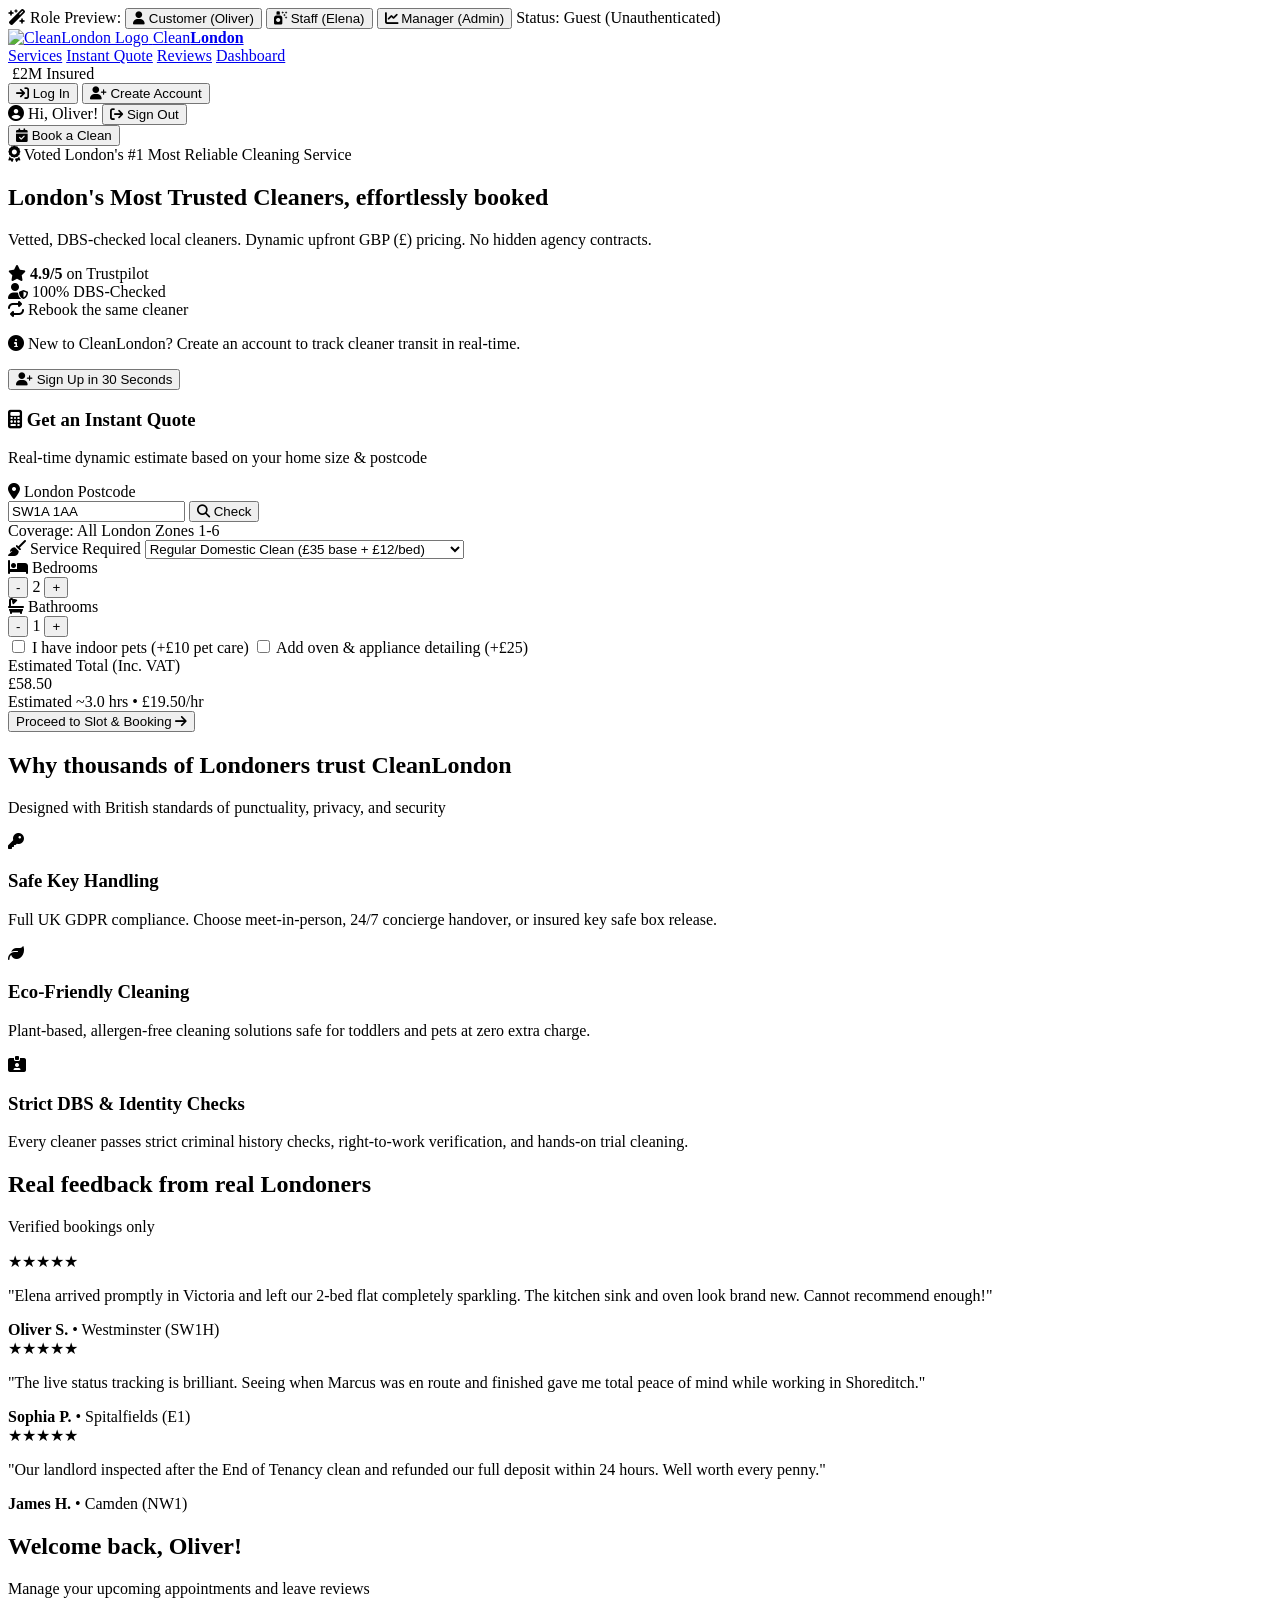
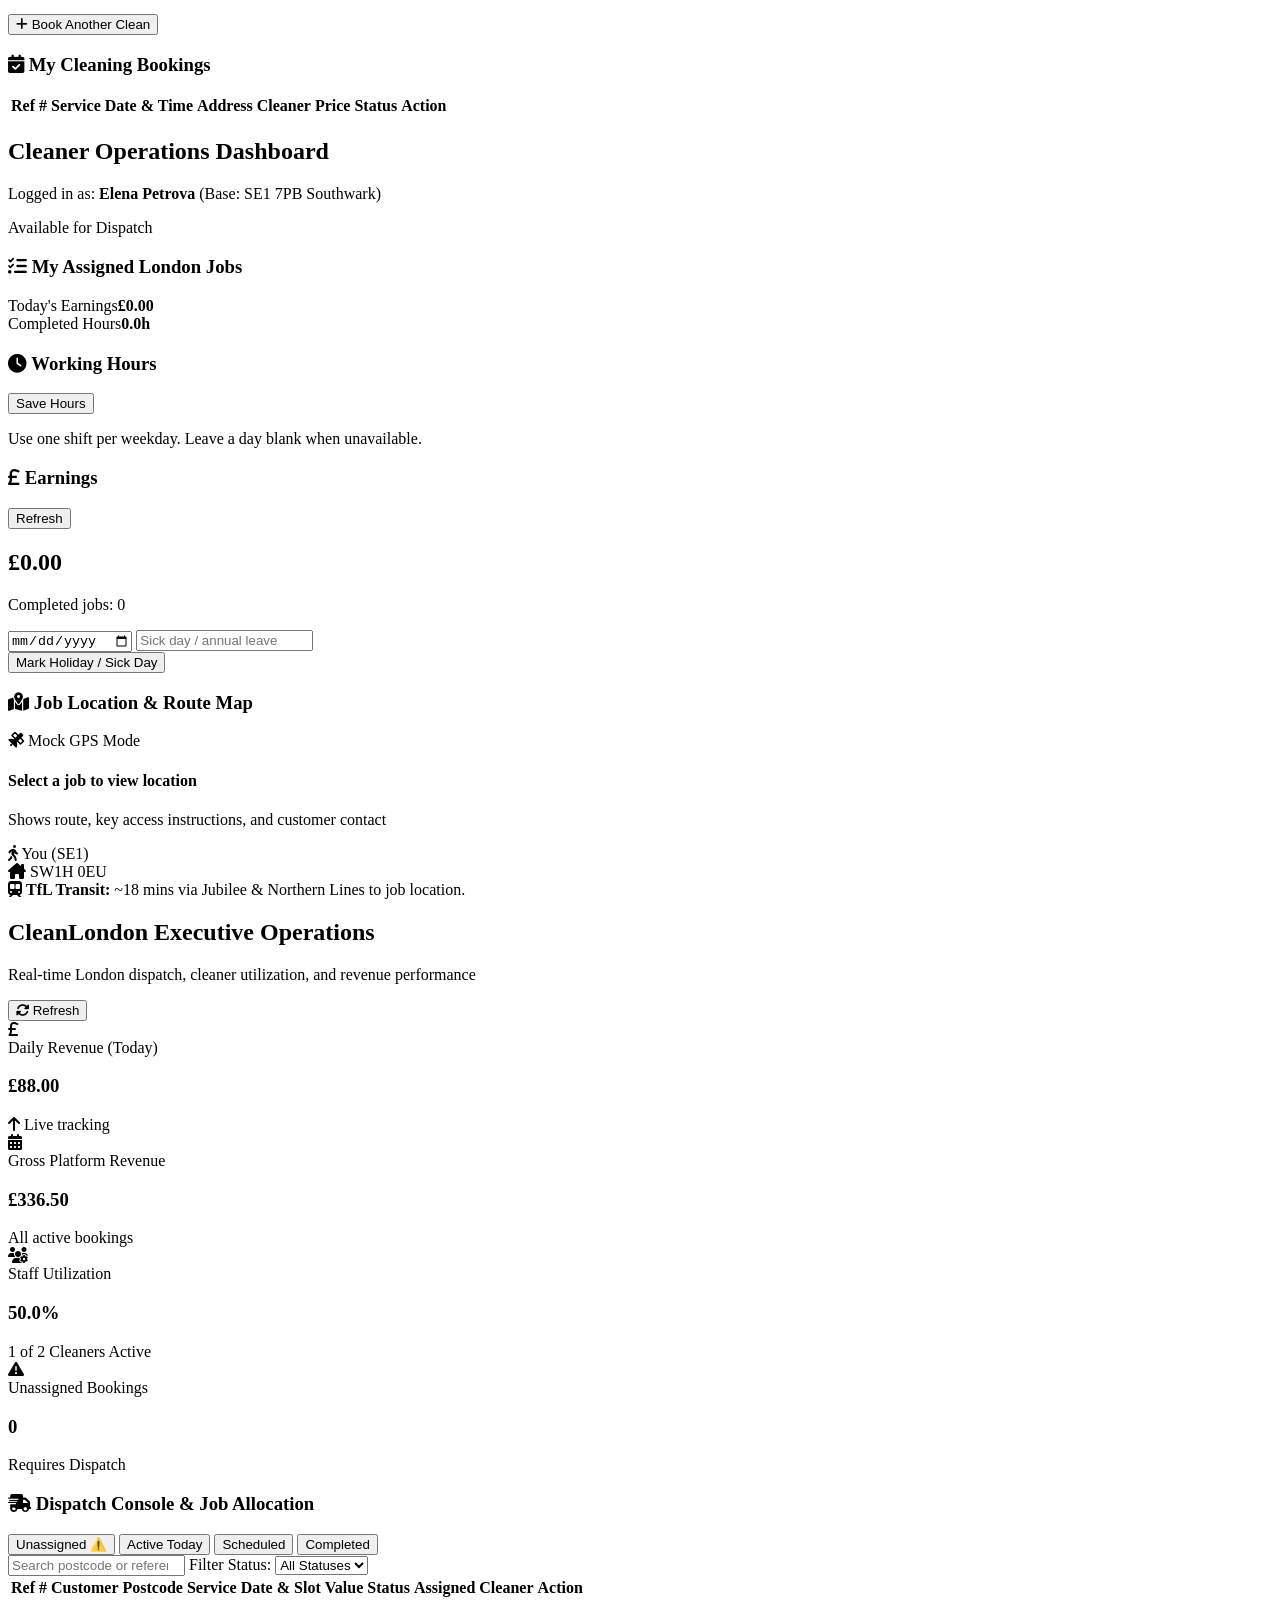
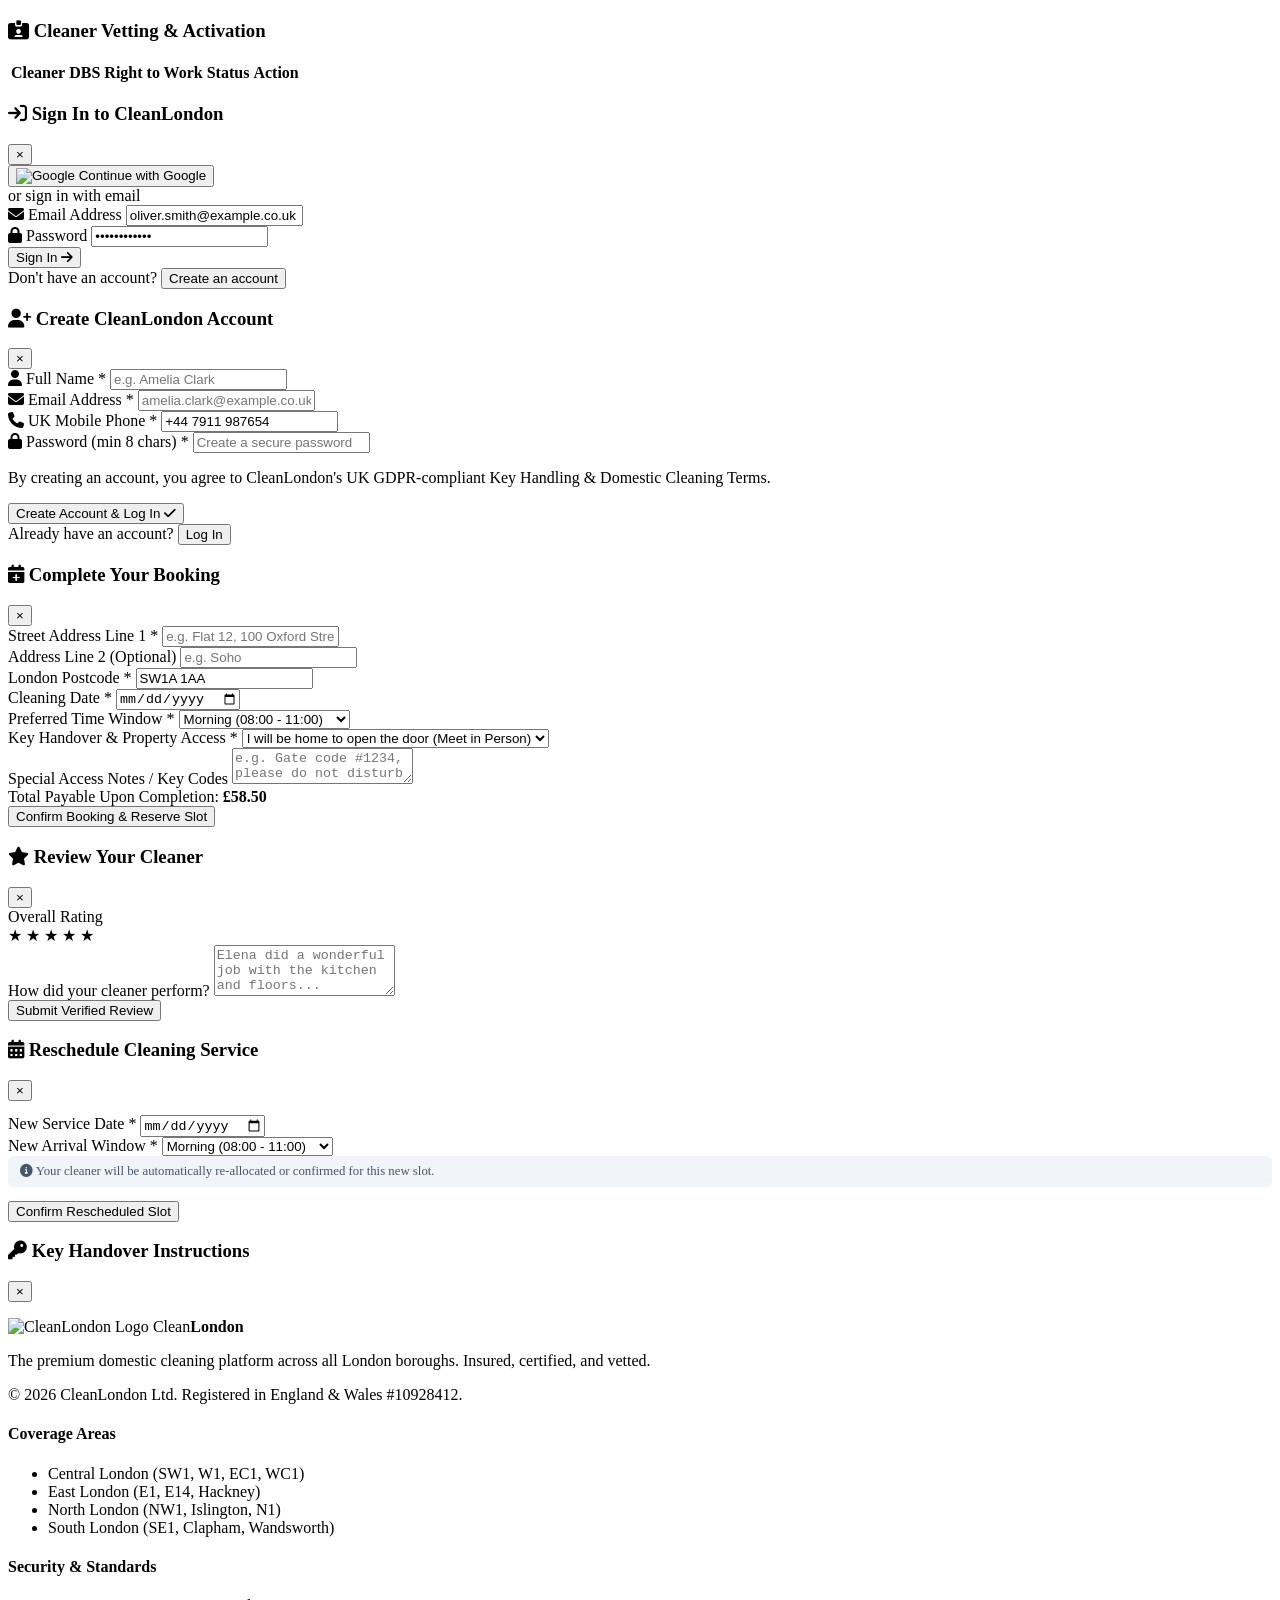
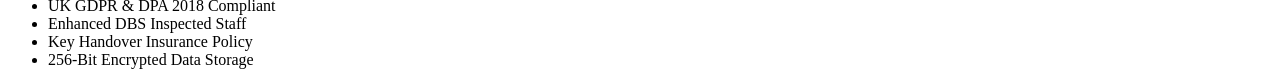
==== commit 134b35bb: "fix: harden demo auth and frontend reliability" ====
--- a/frontend/index.html
+++ b/frontend/index.html
@@ -6,6 +6,7 @@
     <title>CleanLondon | London's Trusted Domestic & Deep Cleaning Service</title>
     <link rel="icon" type="image/jpeg" href="/static/logo.jpg">
     <link rel="stylesheet" href="/static/style.css">
+    <link rel="stylesheet" href="https://cdnjs.cloudflare.com/ajax/libs/flatpickr/4.6.13/flatpickr.min.css">
     <!-- Google Fonts -->
     <link rel="preconnect" href="https://fonts.googleapis.com">
     <link rel="preconnect" href="https://fonts.gstatic.com" crossorigin>
@@ -35,16 +36,16 @@
     <!-- Navigation Header -->
     <header class="navbar">
         <div class="nav-container">
-            <a href="/?view=home" class="brand-logo" onclick="navigateToHome(event)">
+            <a href="/" class="brand-logo" onclick="event.preventDefault(); navigateToHome(event)">
                 <img src="/static/logo.jpg" alt="CleanLondon Logo" class="brand-logo-img">
                 <span>Clean<strong>London</strong></span>
             </a>
 
             <nav class="nav-links">
-                <a href="/?view=home" class="nav-item" onclick="navigateToSection(event, 'services-section')">Services</a>
-                <a href="/?view=home" class="nav-item" onclick="navigateToSection(event, 'quote-section')">Instant Quote</a>
-                <a href="/?view=home" class="nav-item" onclick="navigateToSection(event, 'reviews-section')">Reviews</a>
-                <a href="#" class="nav-item hidden" id="nav-dashboard-link" onclick="navigateToDashboard(event)">Dashboard</a>
+                <a href="/?view=home" class="nav-item" onclick="event.preventDefault(); navigateToSection(event, 'services-section')">Services</a>
+                <a href="/?view=home" class="nav-item" onclick="event.preventDefault(); navigateToSection(event, 'quote-section')">Instant Quote</a>
+                <a href="/?view=home" class="nav-item" onclick="event.preventDefault(); navigateToSection(event, 'reviews-section')">Reviews</a>
+                <a href="/#dashboard" class="nav-item hidden" id="nav-dashboard-link" onclick="event.preventDefault(); navigateToDashboard(event)">Dashboard</a>
             </nav>
 
             <div class="nav-actions">
@@ -311,7 +312,7 @@
                             <div class="bookings-table-card">
                                 <div class="card-header space-between">
                                     <h3><i class="fa-solid fa-clock"></i> Working Hours</h3>
-                                    <button class="btn btn-sm btn-primary" onclick="saveStaffSchedule()">Save Hours</button>
+                                    <button class="btn btn-sm btn-primary" onclick="saveStaffSchedule(event.currentTarget)">Save Hours</button>
                                 </div>
                                 <p class="field-hint">Use one shift per weekday. Leave a day blank when unavailable.</p>
                                 <div id="staff-schedule-form"></div>
@@ -327,7 +328,7 @@
                                     <input type="date" id="staff-holiday-date">
                                     <input type="text" id="staff-holiday-reason" placeholder="Sick day / annual leave">
                                 </div>
-                                <button class="btn btn-outline btn-block" onclick="addStaffHoliday()">Mark Holiday / Sick Day</button>
+                                <button class="btn btn-outline btn-block" onclick="addStaffHoliday(event.currentTarget)">Mark Holiday / Sick Day</button>
                                 <div id="staff-holidays-list" class="field-hint"></div>
                             </div>
                         </div>
@@ -513,7 +514,7 @@
 
                 <div class="auth-modal-footer">
                     <span>Don't have an account?</span>
-                    <a href="#" onclick="switchToRegister(event)">Create an account</a>
+                    <button type="button" class="auth-switch-link" onclick="switchToRegister(event)">Create an account</button>
                 </div>
             </div>
         </div>
@@ -566,7 +567,7 @@
 
                 <div class="auth-modal-footer">
                     <span>Already have an account?</span>
-                    <a href="#" onclick="switchToLogin(event)">Log In</a>
+                    <button type="button" class="auth-switch-link" onclick="switchToLogin(event)">Log In</button>
                 </div>
             </div>
         </div>
@@ -746,6 +747,7 @@
     </footer>
 
     <div id="toast-region" class="toast-region" role="status" aria-live="polite" aria-atomic="true"></div>
+    <script src="https://cdnjs.cloudflare.com/ajax/libs/flatpickr/4.6.13/flatpickr.min.js"></script>
     <script src="/static/app.js"></script>
 </body>
 </html>
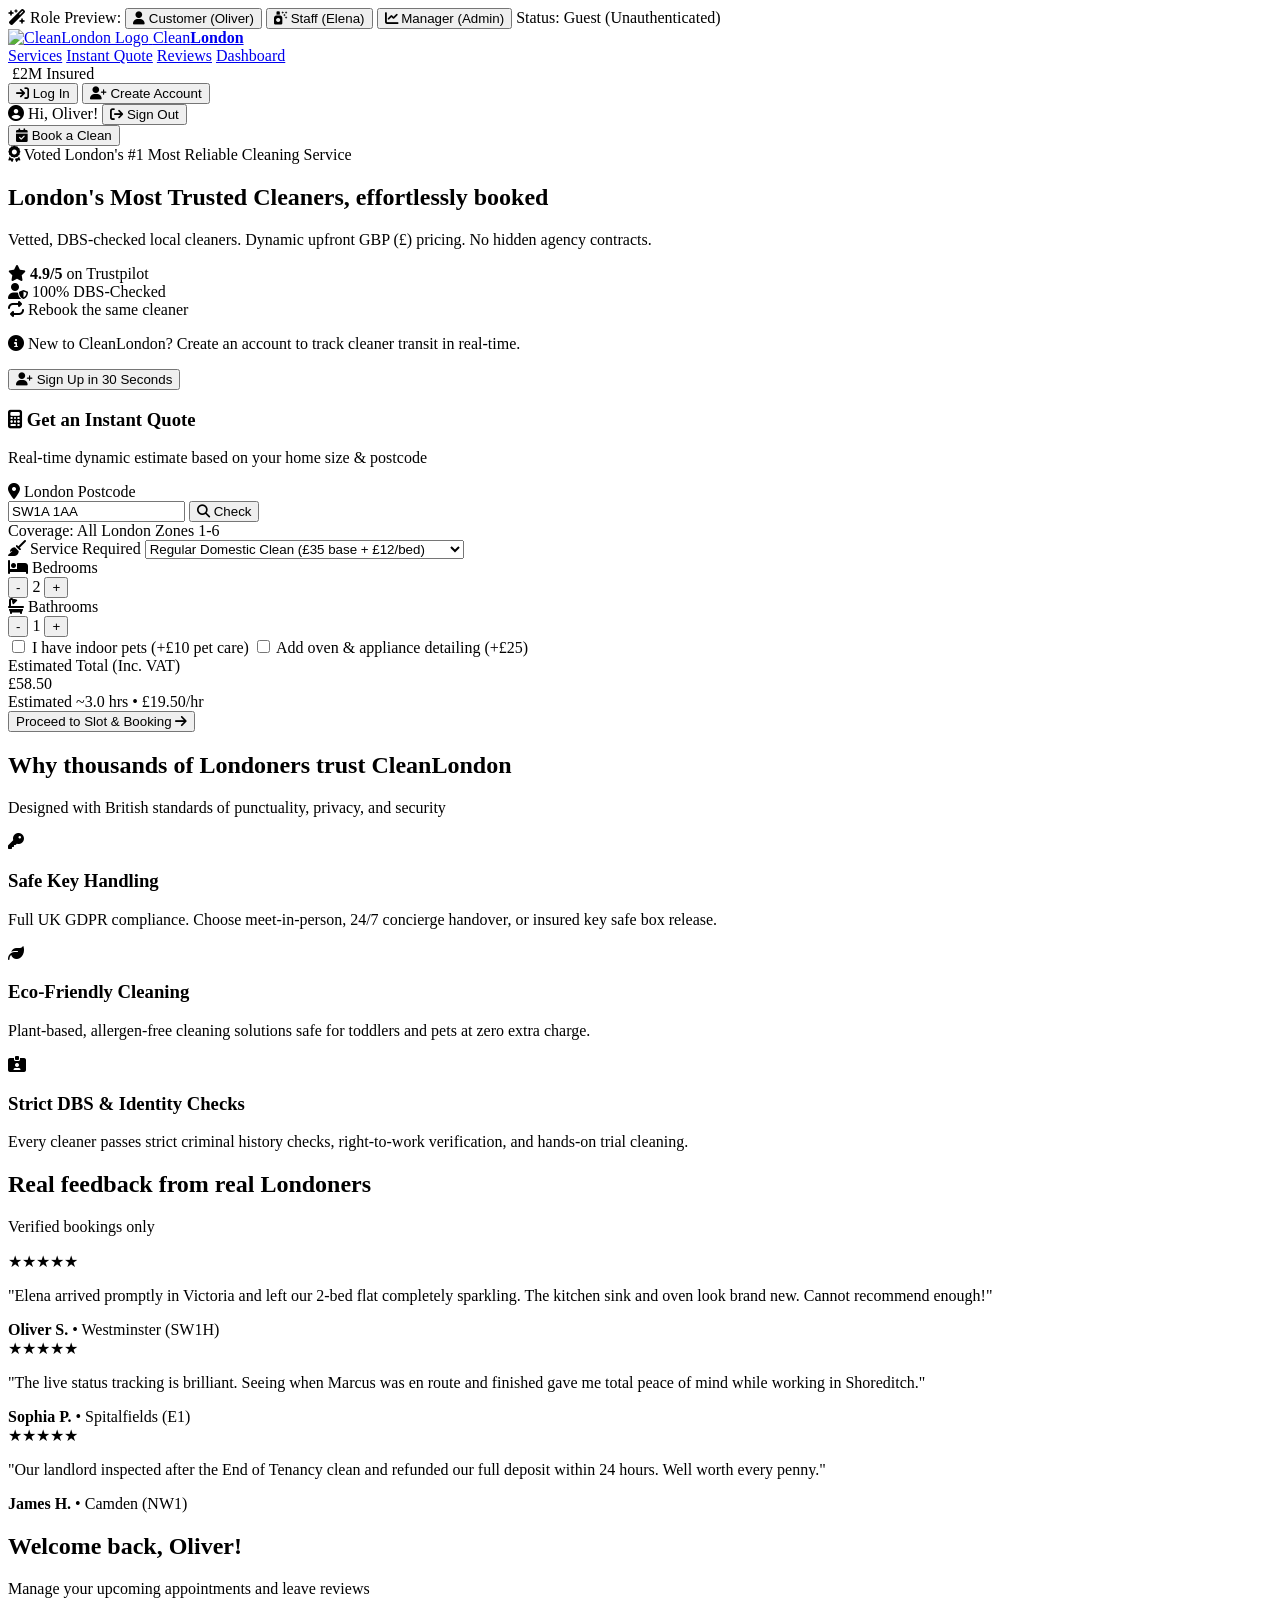
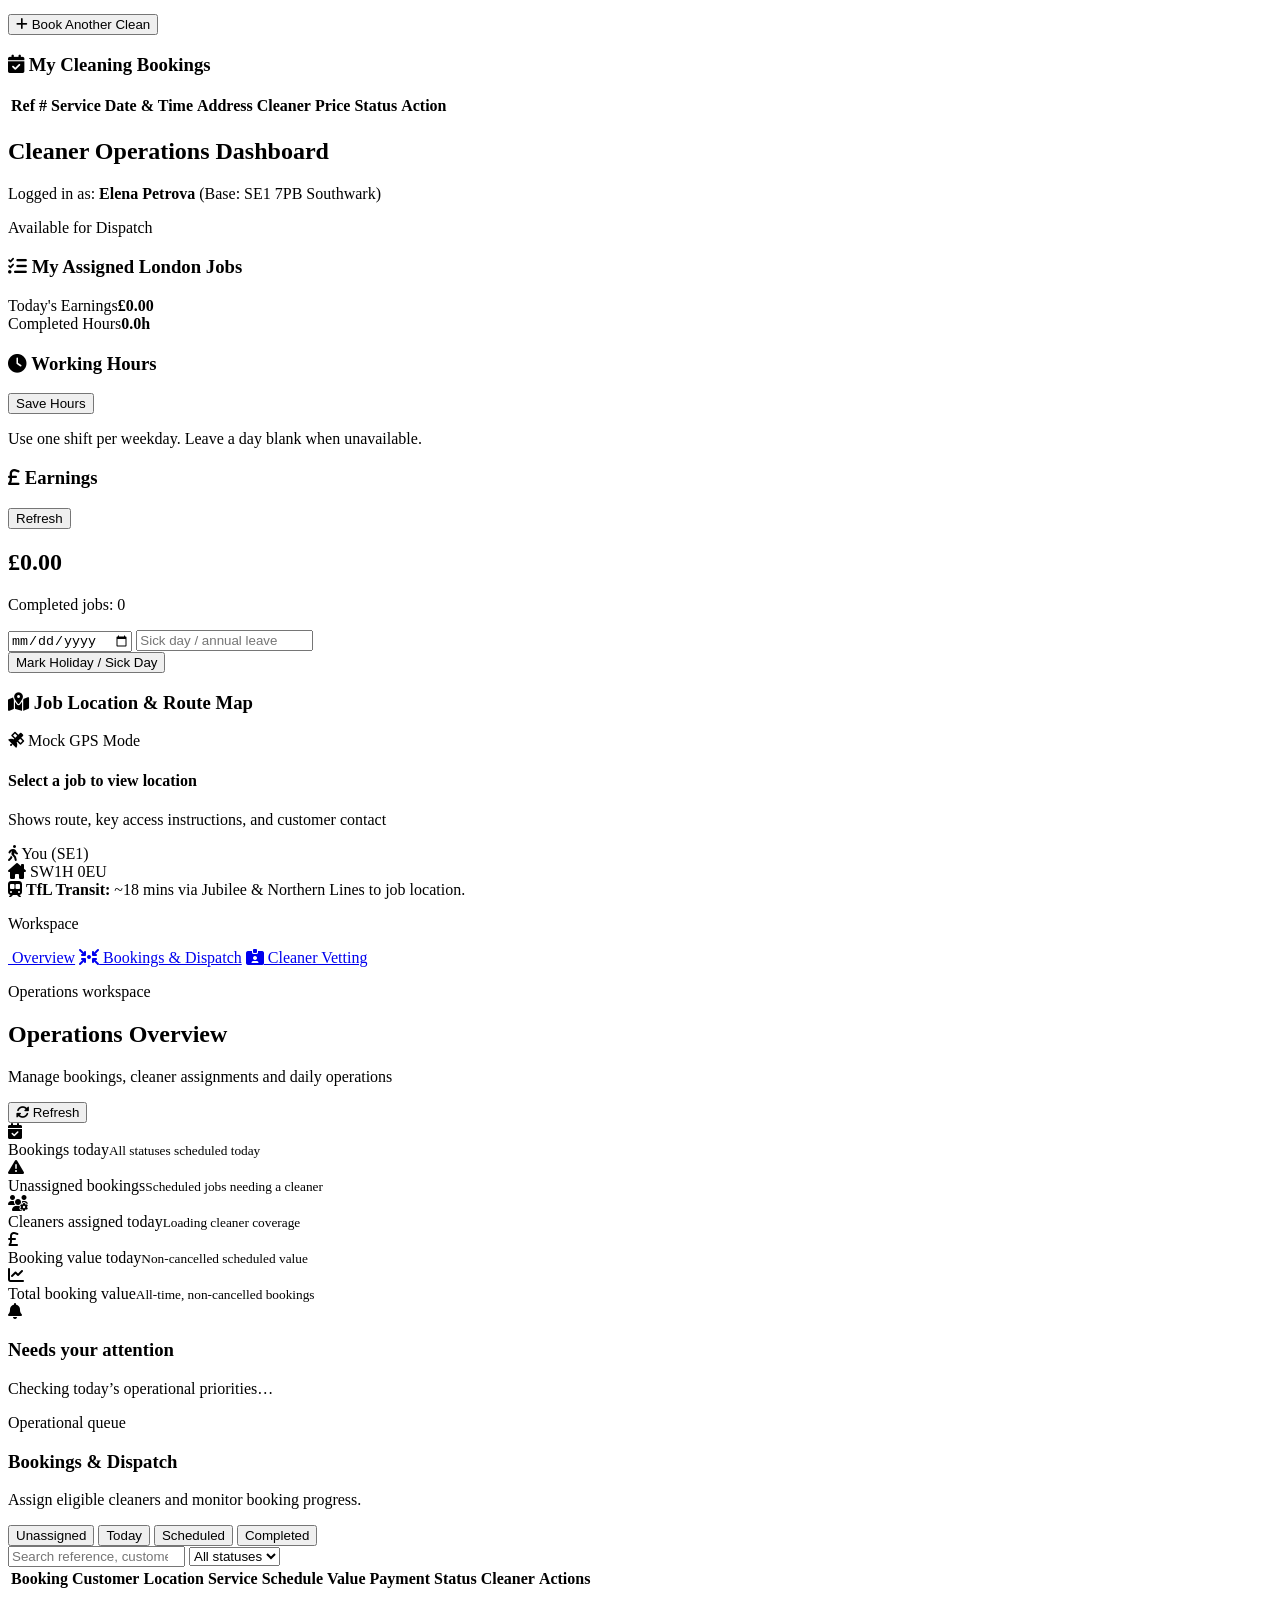
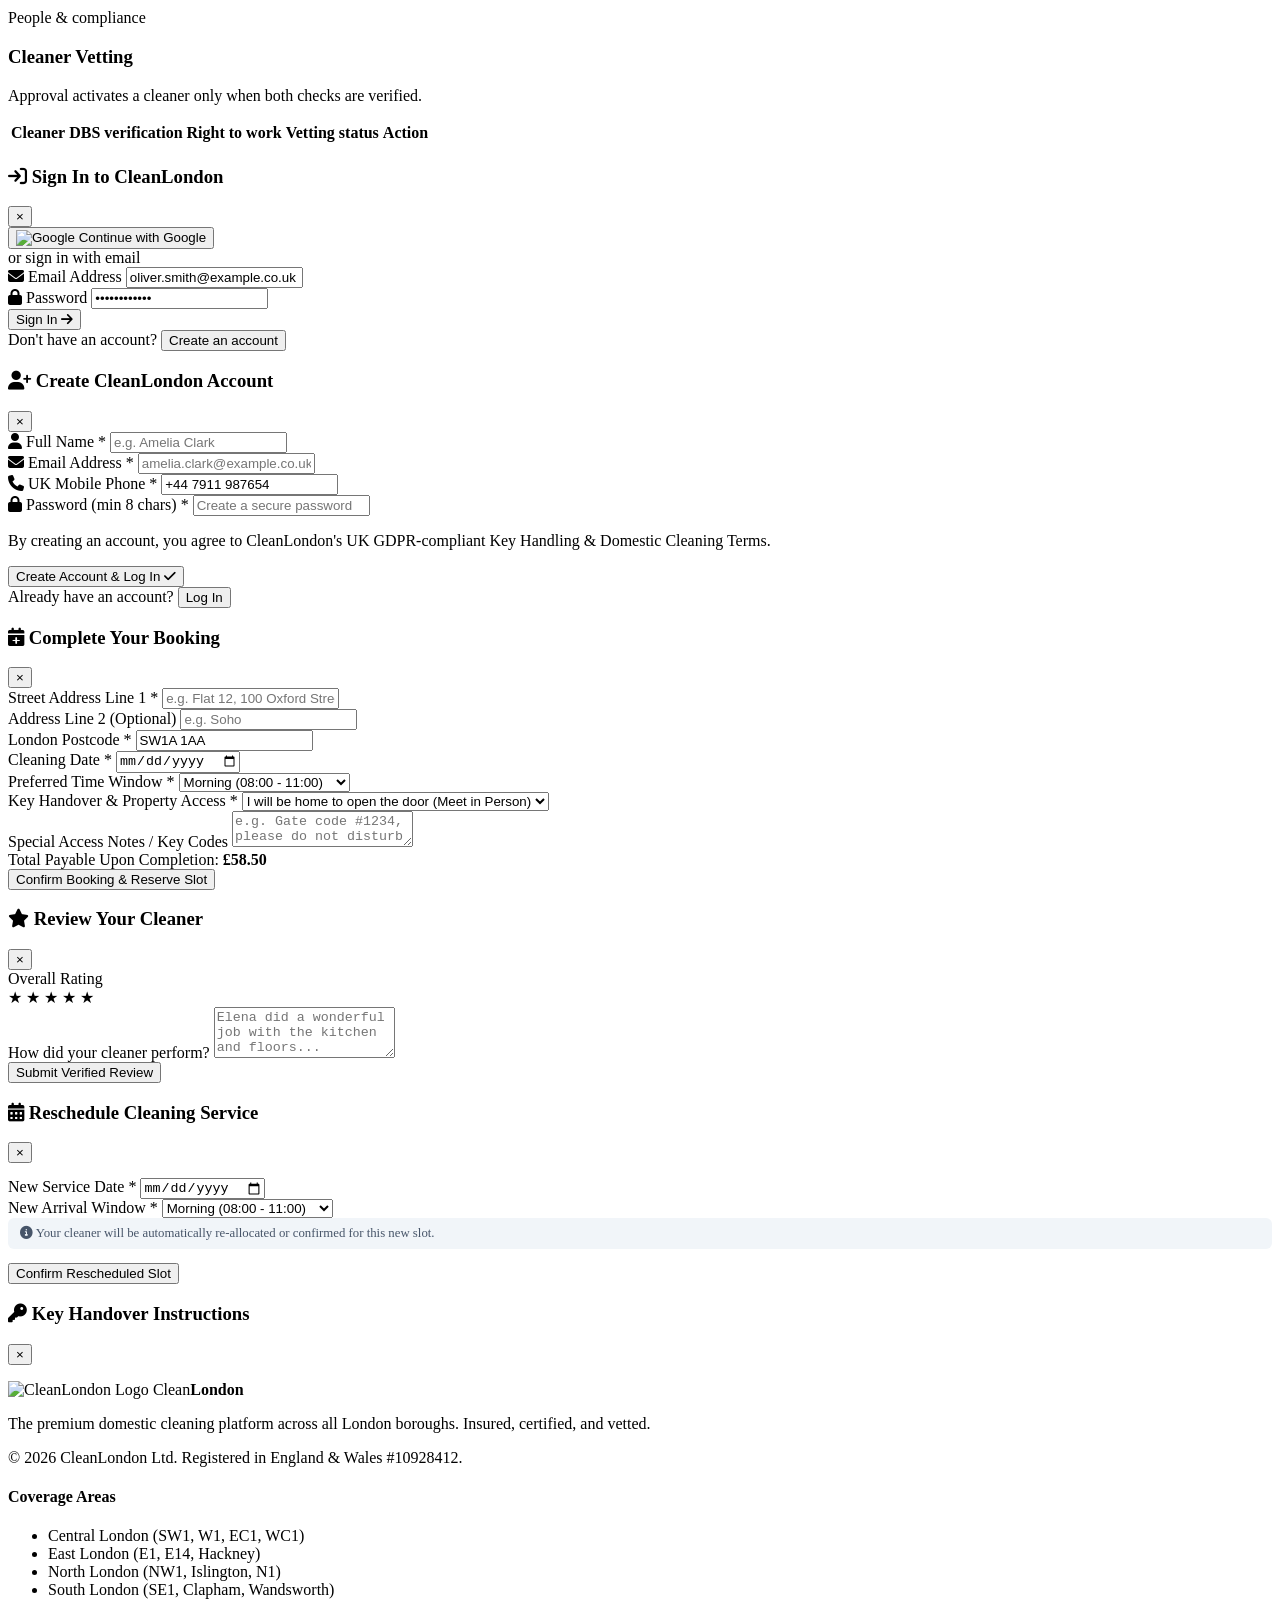
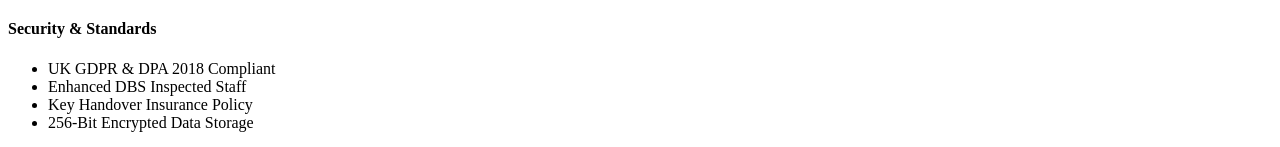
==== commit e05868df: "feat: redesign manager operations dashboard Co-authored-by: Copilot <223556219+Copilot@users.noreply" ====
--- a/frontend/index.html
+++ b/frontend/index.html
@@ -367,110 +367,78 @@
 
             <!-- Subview 2C: Manager (Admin) Dashboard -->
             <section id="manager-dashboard-view" class="view-panel">
-                <div class="dashboard-header">
-                    <div>
-                        <h2>CleanLondon Executive Operations</h2>
-                        <p>Real-time London dispatch, cleaner utilization, and revenue performance</p>
-                    </div>
-                    <div class="header-actions">
-                        <button class="btn btn-outline" onclick="loadManagerData()"><i class="fa-solid fa-rotate"></i> Refresh</button>
-                    </div>
-                </div>
-
-                <!-- KPI Summary Cards -->
-                <div class="kpi-grid">
-                    <div class="kpi-card">
-                        <div class="kpi-icon emerald"><i class="fa-solid fa-sterling-sign"></i></div>
-                        <div class="kpi-details">
-                            <span class="kpi-title">Daily Revenue (Today)</span>
-                            <h3 class="kpi-value" id="kpi-daily-rev">£88.00</h3>
-                            <span class="kpi-trend positive"><i class="fa-solid fa-arrow-up"></i> Live tracking</span>
-                        </div>
-                    </div>
-
-                    <div class="kpi-card">
-                        <div class="kpi-icon indigo"><i class="fa-solid fa-calendar-days"></i></div>
-                        <div class="kpi-details">
-                            <span class="kpi-title">Gross Platform Revenue</span>
-                            <h3 class="kpi-value" id="kpi-monthly-rev">£336.50</h3>
-                            <span class="kpi-trend">All active bookings</span>
-                        </div>
-                    </div>
-
-                    <div class="kpi-card">
-                        <div class="kpi-icon amber"><i class="fa-solid fa-users-gear"></i></div>
-                        <div class="kpi-details">
-                            <span class="kpi-title">Staff Utilization</span>
-                            <h3 class="kpi-value" id="kpi-utilization">50.0%</h3>
-                            <span class="kpi-trend"><span id="kpi-active-cleaners">1</span> of 2 Cleaners Active</span>
-                        </div>
-                    </div>
-
-                    <div class="kpi-card">
-                        <div class="kpi-icon rose"><i class="fa-solid fa-triangle-exclamation"></i></div>
-                        <div class="kpi-details">
-                            <span class="kpi-title">Unassigned Bookings</span>
-                            <h3 class="kpi-value" id="kpi-unassigned-count">0</h3>
-                            <span class="kpi-trend">Requires Dispatch</span>
-                        </div>
-                    </div>
-                </div>
-
-                <!-- Dispatch Operations Table -->
-                <div class="bookings-table-card">
-                    <div class="card-header space-between">
-                        <h3><i class="fa-solid fa-truck-fast"></i> Dispatch Console & Job Allocation</h3>
-                        <div class="filter-group">
-                            <div class="manager-filter-pills">
-                                <button class="filter-pill urgent active" data-filter="UNASSIGNED" onclick="setManagerFilter('UNASSIGNED')">Unassigned ⚠️</button>
-                                <button class="filter-pill" data-filter="TODAY" onclick="setManagerFilter('TODAY')">Active Today</button>
-                                <button class="filter-pill" data-filter="SCHEDULED" onclick="setManagerFilter('SCHEDULED')">Scheduled</button>
-                                <button class="filter-pill" data-filter="COMPLETED" onclick="setManagerFilter('COMPLETED')">Completed</button>
-                            </div>
-                            <input id="manager-booking-search" class="manager-search" type="search" placeholder="Search postcode or reference" oninput="filterManagerBookings()">
-                            <label>Filter Status:</label>
-                            <select id="manager-status-filter" onchange="loadManagerData()">
-                                <option value="ALL">All Statuses</option>
-                                <option value="SCHEDULED">Scheduled</option>
-                                <option value="EN_ROUTE">En Route</option>
-                                <option value="IN_PROGRESS">In Progress</option>
-                                <option value="COMPLETED">Completed</option>
-                            </select>
-                        </div>
-                    </div>
-                    <div id="manager-schedule-timeline" class="schedule-timeline"></div>
-
-                    <div class="table-responsive">
-                        <table class="data-table">
-                            <thead>
-                                <tr>
-                                    <th>Ref #</th>
-                                    <th>Customer</th>
-                                    <th>Postcode</th>
-                                    <th>Service</th>
-                                    <th>Date & Slot</th>
-                                    <th>Value</th>
-                                    <th>Status</th>
-                                    <th>Assigned Cleaner</th>
-                                    <th>Action</th>
-                                </tr>
-                            </thead>
-                            <tbody id="manager-bookings-list">
-                                <!-- Populated dynamically by app.js -->
-                            </tbody>
-                        </table>
-                    </div>
-                </div>
-
-                <div class="bookings-table-card" style="margin-top:20px;">
-                    <div class="card-header">
-                        <h3><i class="fa-solid fa-id-card-clip"></i> Cleaner Vetting & Activation</h3>
-                    </div>
-                    <div class="table-responsive">
-                        <table class="data-table">
-                            <thead><tr><th>Cleaner</th><th>DBS</th><th>Right to Work</th><th>Status</th><th>Action</th></tr></thead>
-                            <tbody id="manager-staff-vetting-list"></tbody>
-                        </table>
+                <div class="manager-shell">
+                    <aside class="manager-sidebar" aria-label="Manager dashboard sections">
+                        <p class="manager-sidebar-label">Workspace</p>
+                        <a class="manager-nav-link active" href="#manager-overview"><i class="fa-solid fa-grid-2"></i> Overview</a>
+                        <a class="manager-nav-link" href="#manager-dispatch"><i class="fa-solid fa-arrows-to-circle"></i> Bookings &amp; Dispatch</a>
+                        <a class="manager-nav-link" href="#manager-vetting"><i class="fa-solid fa-id-card-clip"></i> Cleaner Vetting</a>
+                    </aside>
+                    <div class="manager-workspace">
+                        <header class="manager-header" id="manager-overview">
+                            <div>
+                                <p class="eyebrow">Operations workspace</p>
+                                <h2>Operations Overview</h2>
+                                <p>Manage bookings, cleaner assignments and daily operations</p>
+                            </div>
+                            <div class="manager-header-actions">
+                                <span class="manager-date" id="manager-current-date"></span>
+                                <button class="btn btn-outline" onclick="loadManagerData()" aria-label="Refresh manager dashboard">
+                                    <i class="fa-solid fa-rotate"></i> Refresh
+                                </button>
+                            </div>
+                        </header>
+
+                        <div class="manager-kpi-grid" aria-live="polite">
+                            <div class="manager-kpi-card"><div class="manager-kpi-icon teal"><i class="fa-solid fa-calendar-check"></i></div><div><span class="kpi-title">Bookings today</span><strong class="manager-kpi-value" id="kpi-bookings-today"><span class="loading-skeleton"></span></strong><small>All statuses scheduled today</small></div></div>
+                            <div class="manager-kpi-card"><div class="manager-kpi-icon amber"><i class="fa-solid fa-triangle-exclamation"></i></div><div><span class="kpi-title">Unassigned bookings</span><strong class="manager-kpi-value" id="kpi-unassigned-count"><span class="loading-skeleton"></span></strong><small>Scheduled jobs needing a cleaner</small></div></div>
+                            <div class="manager-kpi-card"><div class="manager-kpi-icon slate"><i class="fa-solid fa-users-gear"></i></div><div><span class="kpi-title">Cleaners assigned today</span><strong class="manager-kpi-value" id="kpi-active-cleaners"><span class="loading-skeleton"></span></strong><small id="kpi-utilization-caption">Loading cleaner coverage</small></div></div>
+                            <div class="manager-kpi-card"><div class="manager-kpi-icon green"><i class="fa-solid fa-sterling-sign"></i></div><div><span class="kpi-title">Booking value today</span><strong class="manager-kpi-value" id="kpi-daily-rev"><span class="loading-skeleton"></span></strong><small>Non-cancelled scheduled value</small></div></div>
+                            <div class="manager-kpi-card"><div class="manager-kpi-icon blue"><i class="fa-solid fa-chart-line"></i></div><div><span class="kpi-title">Total booking value</span><strong class="manager-kpi-value" id="kpi-monthly-rev"><span class="loading-skeleton"></span></strong><small>All-time, non-cancelled bookings</small></div></div>
+                        </div>
+
+                        <div class="manager-attention-panel" id="manager-attention-panel" aria-live="polite">
+                            <div><span class="manager-attention-icon"><i class="fa-solid fa-bell"></i></span><div><h3>Needs your attention</h3><p id="manager-attention-summary">Checking today’s operational priorities…</p></div></div>
+                            <div class="manager-attention-links" id="manager-attention-links"></div>
+                        </div>
+
+                        <section class="manager-card" id="manager-dispatch">
+                            <div class="manager-section-header">
+                                <div><p class="eyebrow">Operational queue</p><h3>Bookings &amp; Dispatch</h3><p>Assign eligible cleaners and monitor booking progress.</p></div>
+                                <span class="manager-result-count" id="manager-booking-count" aria-live="polite"></span>
+                            </div>
+                            <div class="manager-toolbar">
+                                <div class="manager-filter-pills" aria-label="Booking quick filters">
+                                    <button class="filter-pill urgent active" data-filter="UNASSIGNED" onclick="setManagerFilter('UNASSIGNED')">Unassigned</button>
+                                    <button class="filter-pill" data-filter="TODAY" onclick="setManagerFilter('TODAY')">Today</button>
+                                    <button class="filter-pill" data-filter="SCHEDULED" onclick="setManagerFilter('SCHEDULED')">Scheduled</button>
+                                    <button class="filter-pill" data-filter="COMPLETED" onclick="setManagerFilter('COMPLETED')">Completed</button>
+                                </div>
+                                <div class="manager-filter-controls">
+                                    <label class="sr-only" for="manager-booking-search">Search bookings</label>
+                                    <input id="manager-booking-search" class="manager-search" type="search" placeholder="Search reference, customer or postcode" oninput="filterManagerBookings()">
+                                    <label class="sr-only" for="manager-status-filter">Filter by status</label>
+                                    <select id="manager-status-filter" onchange="loadManagerData()">
+                                        <option value="ALL">All statuses</option><option value="SCHEDULED">Scheduled</option><option value="EN_ROUTE">En route</option><option value="IN_PROGRESS">In progress</option><option value="COMPLETED">Completed</option>
+                                    </select>
+                                </div>
+                            </div>
+                            <div class="schedule-timeline" id="manager-schedule-timeline"></div>
+                            <div class="table-responsive">
+                                <table class="data-table manager-bookings-table">
+                                    <caption class="sr-only">Manager booking dispatch queue</caption>
+                                    <thead><tr><th>Booking</th><th>Customer</th><th>Location</th><th>Service</th><th>Schedule</th><th>Value</th><th>Payment</th><th>Status</th><th>Cleaner</th><th>Actions</th></tr></thead>
+                                    <tbody id="manager-bookings-list"></tbody>
+                                </table>
+                            </div>
+                        </section>
+
+                        <section class="manager-card" id="manager-vetting">
+                            <div class="manager-section-header"><div><p class="eyebrow">People &amp; compliance</p><h3>Cleaner Vetting</h3><p>Approval activates a cleaner only when both checks are verified.</p></div></div>
+                            <div class="table-responsive">
+                                <table class="data-table"><caption class="sr-only">Cleaner vetting records</caption><thead><tr><th>Cleaner</th><th>DBS verification</th><th>Right to work</th><th>Vetting status</th><th>Action</th></tr></thead><tbody id="manager-staff-vetting-list"></tbody></table>
+                            </div>
+                        </section>
                     </div>
                 </div>
             </section>
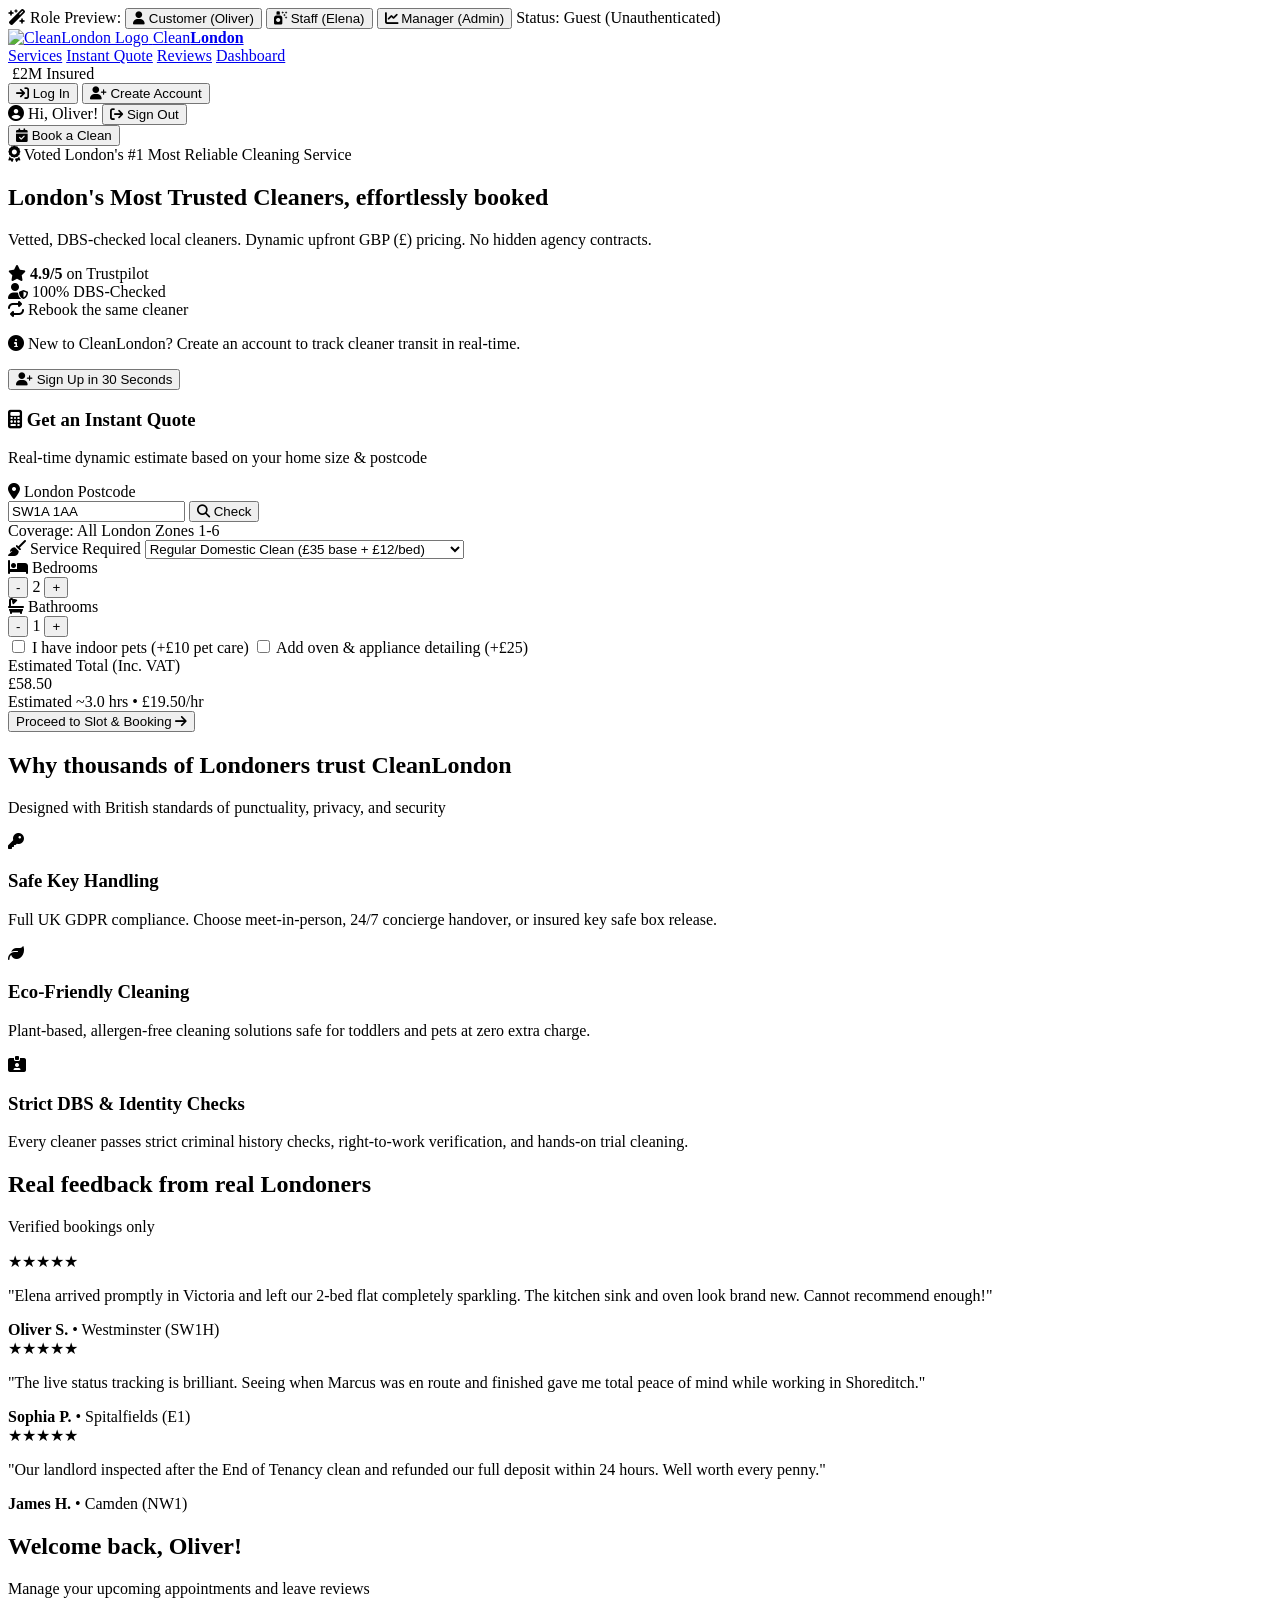
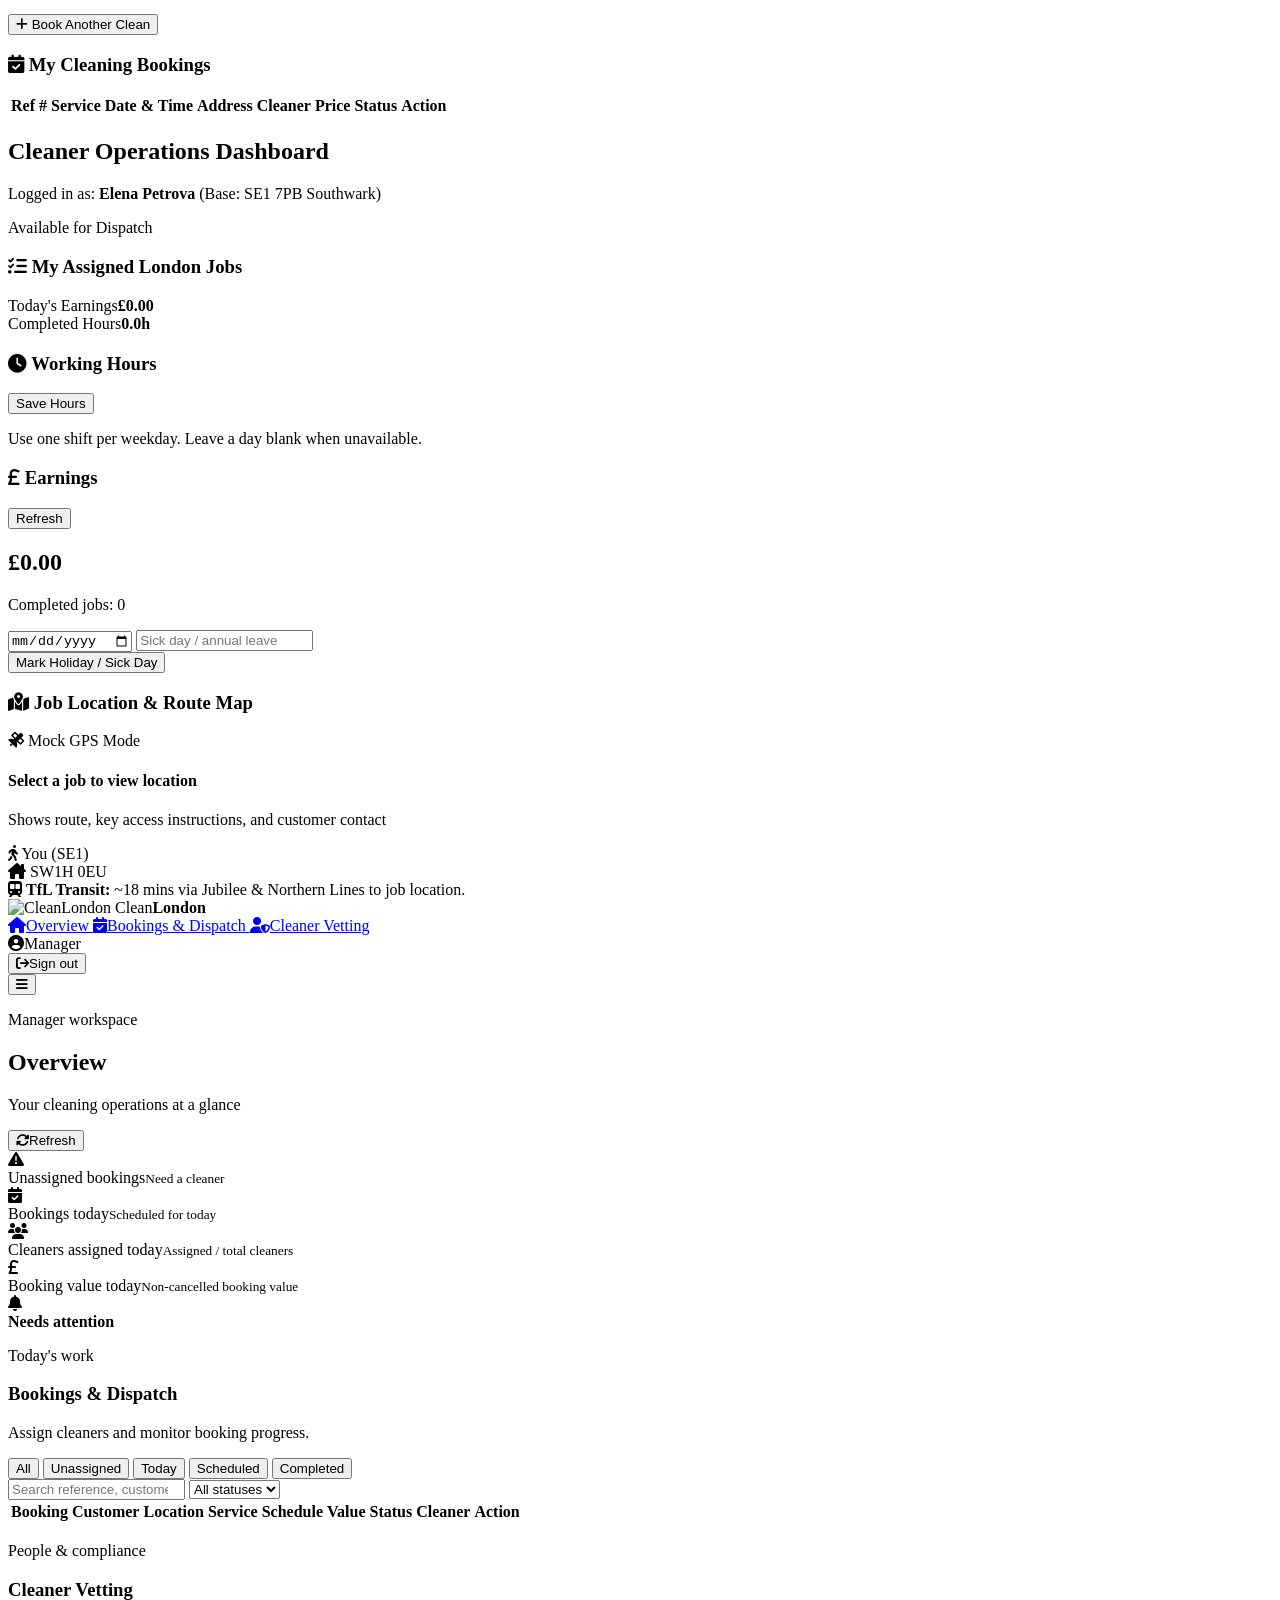
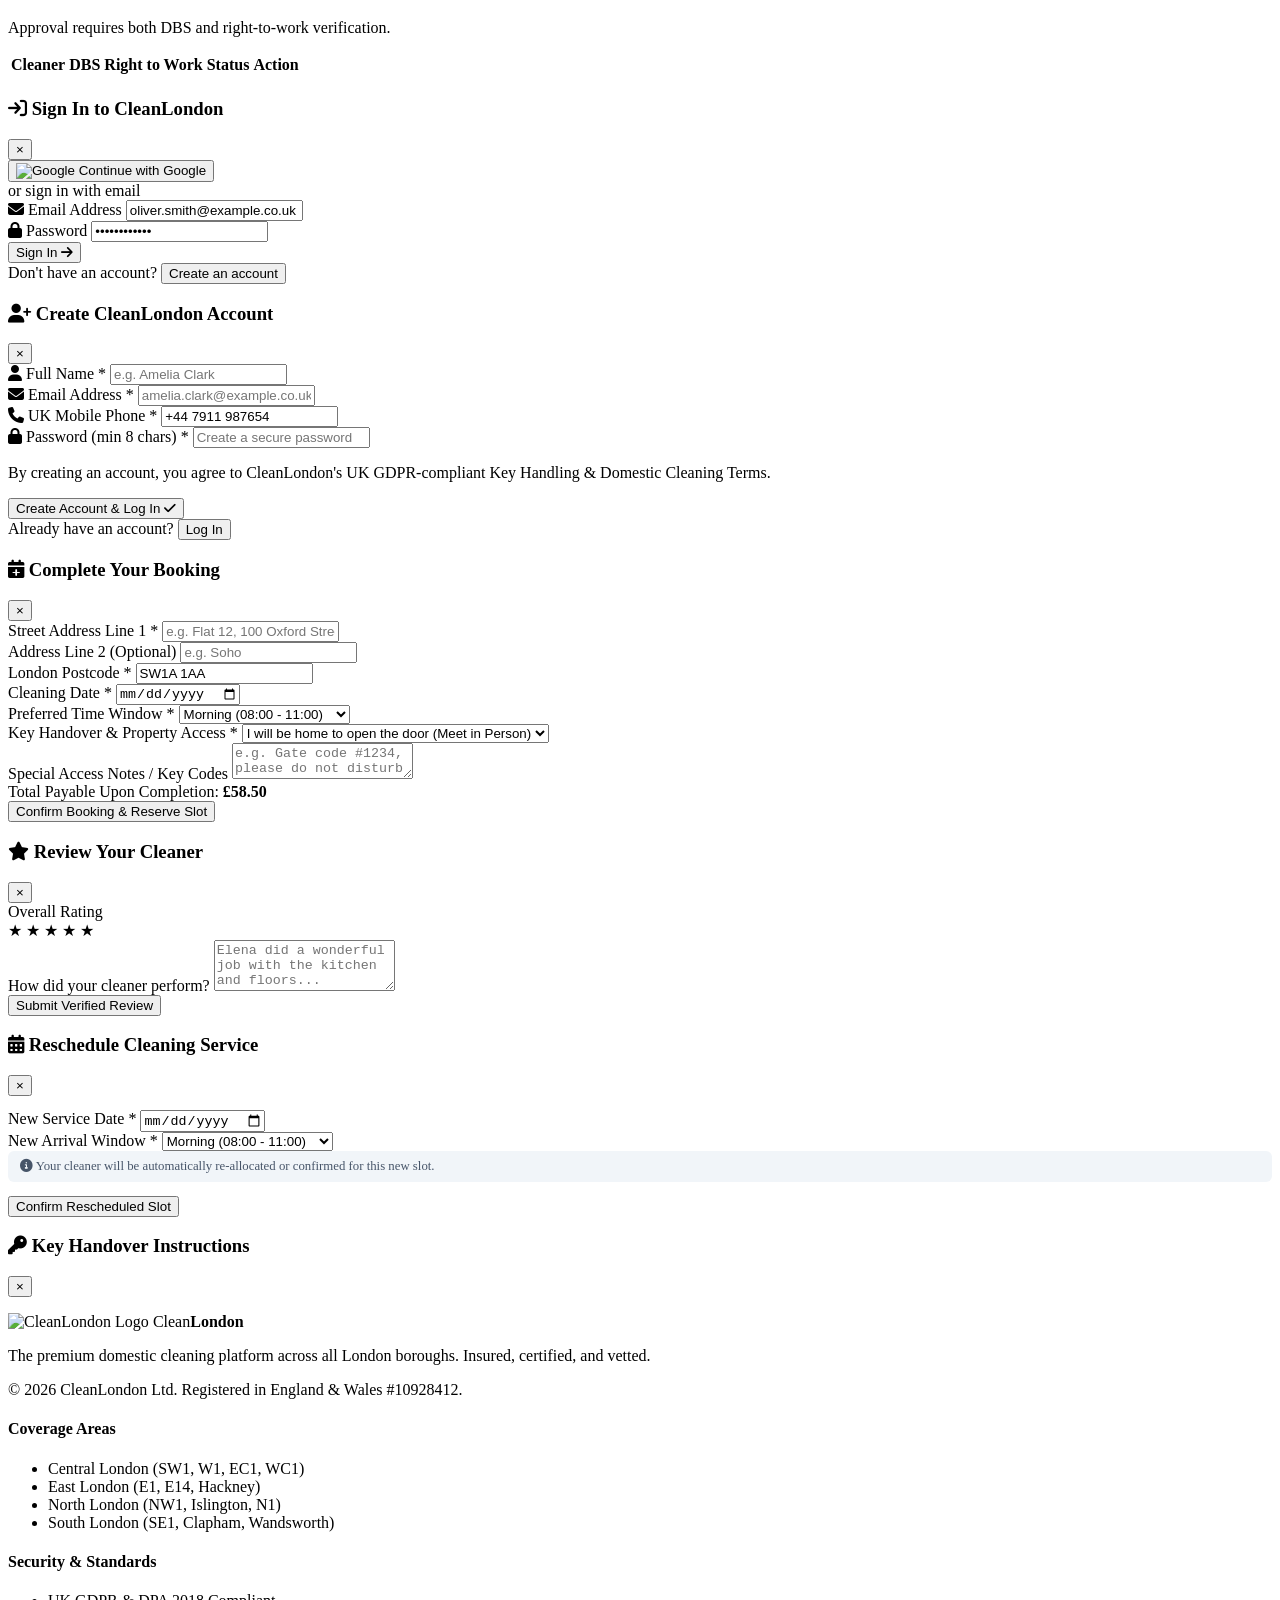
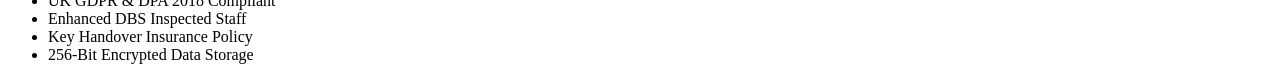
==== commit 3b327c20: "feat: create minimal manager SaaS workspace Co-authored-by: Copilot <223556219+Copilot@users.noreply" ====
--- a/frontend/index.html
+++ b/frontend/index.html
@@ -368,48 +368,63 @@
             <!-- Subview 2C: Manager (Admin) Dashboard -->
             <section id="manager-dashboard-view" class="view-panel">
                 <div class="manager-shell">
-                    <aside class="manager-sidebar" aria-label="Manager dashboard sections">
-                        <p class="manager-sidebar-label">Workspace</p>
-                        <a class="manager-nav-link active" href="#manager-overview"><i class="fa-solid fa-grid-2"></i> Overview</a>
-                        <a class="manager-nav-link" href="#manager-dispatch"><i class="fa-solid fa-arrows-to-circle"></i> Bookings &amp; Dispatch</a>
-                        <a class="manager-nav-link" href="#manager-vetting"><i class="fa-solid fa-id-card-clip"></i> Cleaner Vetting</a>
+                    <aside class="manager-sidebar" id="manager-sidebar">
+                        <div class="manager-brand">
+                            <img src="/static/logo.jpg" alt="CleanLondon">
+                            <span>Clean<strong>London</strong></span>
+                        </div>
+                        <nav aria-label="Manager workspace">
+                            <a class="manager-nav-link active" href="#manager-overview" onclick="selectManagerSection(this)">
+                                <i class="fa-solid fa-house" aria-hidden="true"></i><span>Overview</span>
+                            </a>
+                            <a class="manager-nav-link" href="#manager-dispatch" onclick="selectManagerSection(this)">
+                                <i class="fa-solid fa-calendar-check" aria-hidden="true"></i><span>Bookings &amp; Dispatch</span>
+                            </a>
+                            <a class="manager-nav-link" href="#manager-vetting" onclick="selectManagerSection(this)">
+                                <i class="fa-solid fa-user-shield" aria-hidden="true"></i><span>Cleaner Vetting</span>
+                            </a>
+                        </nav>
+                        <div class="manager-sidebar-footer">
+                            <div class="manager-profile"><i class="fa-solid fa-circle-user" aria-hidden="true"></i><span id="manager-profile-name">Manager</span></div>
+                            <button type="button" class="manager-signout" onclick="handleSignOut()"><i class="fa-solid fa-arrow-right-from-bracket" aria-hidden="true"></i><span>Sign out</span></button>
+                        </div>
                     </aside>
-                    <div class="manager-workspace">
-                        <header class="manager-header" id="manager-overview">
+                    <div class="manager-main">
+                        <header class="manager-topbar" id="manager-overview">
+                            <button type="button" class="manager-menu-toggle" onclick="toggleManagerSidebar()" aria-controls="manager-sidebar" aria-expanded="false" aria-label="Open manager navigation">
+                                <i class="fa-solid fa-bars" aria-hidden="true"></i>
+                            </button>
                             <div>
-                                <p class="eyebrow">Operations workspace</p>
-                                <h2>Operations Overview</h2>
-                                <p>Manage bookings, cleaner assignments and daily operations</p>
-                            </div>
-                            <div class="manager-header-actions">
-                                <span class="manager-date" id="manager-current-date"></span>
-                                <button class="btn btn-outline" onclick="loadManagerData()" aria-label="Refresh manager dashboard">
-                                    <i class="fa-solid fa-rotate"></i> Refresh
-                                </button>
-                            </div>
+                                <p class="eyebrow">Manager workspace</p>
+                                <h2>Overview</h2>
+                                <p>Your cleaning operations at a glance</p>
+                            </div>
+                            <button type="button" class="btn btn-outline manager-refresh" onclick="loadManagerData()" aria-label="Refresh manager dashboard">
+                                <i class="fa-solid fa-rotate" aria-hidden="true"></i><span>Refresh</span>
+                            </button>
                         </header>
 
                         <div class="manager-kpi-grid" aria-live="polite">
-                            <div class="manager-kpi-card"><div class="manager-kpi-icon teal"><i class="fa-solid fa-calendar-check"></i></div><div><span class="kpi-title">Bookings today</span><strong class="manager-kpi-value" id="kpi-bookings-today"><span class="loading-skeleton"></span></strong><small>All statuses scheduled today</small></div></div>
-                            <div class="manager-kpi-card"><div class="manager-kpi-icon amber"><i class="fa-solid fa-triangle-exclamation"></i></div><div><span class="kpi-title">Unassigned bookings</span><strong class="manager-kpi-value" id="kpi-unassigned-count"><span class="loading-skeleton"></span></strong><small>Scheduled jobs needing a cleaner</small></div></div>
-                            <div class="manager-kpi-card"><div class="manager-kpi-icon slate"><i class="fa-solid fa-users-gear"></i></div><div><span class="kpi-title">Cleaners assigned today</span><strong class="manager-kpi-value" id="kpi-active-cleaners"><span class="loading-skeleton"></span></strong><small id="kpi-utilization-caption">Loading cleaner coverage</small></div></div>
-                            <div class="manager-kpi-card"><div class="manager-kpi-icon green"><i class="fa-solid fa-sterling-sign"></i></div><div><span class="kpi-title">Booking value today</span><strong class="manager-kpi-value" id="kpi-daily-rev"><span class="loading-skeleton"></span></strong><small>Non-cancelled scheduled value</small></div></div>
-                            <div class="manager-kpi-card"><div class="manager-kpi-icon blue"><i class="fa-solid fa-chart-line"></i></div><div><span class="kpi-title">Total booking value</span><strong class="manager-kpi-value" id="kpi-monthly-rev"><span class="loading-skeleton"></span></strong><small>All-time, non-cancelled bookings</small></div></div>
-                        </div>
-
-                        <div class="manager-attention-panel" id="manager-attention-panel" aria-live="polite">
-                            <div><span class="manager-attention-icon"><i class="fa-solid fa-bell"></i></span><div><h3>Needs your attention</h3><p id="manager-attention-summary">Checking today’s operational priorities…</p></div></div>
-                            <div class="manager-attention-links" id="manager-attention-links"></div>
+                            <article class="manager-kpi-card"><div class="manager-kpi-icon amber"><i class="fa-solid fa-triangle-exclamation" aria-hidden="true"></i></div><div><span>Unassigned bookings</span><strong id="kpi-unassigned-count"><span class="loading-skeleton"></span></strong><small>Need a cleaner</small></div></article>
+                            <article class="manager-kpi-card"><div class="manager-kpi-icon teal"><i class="fa-solid fa-calendar-check" aria-hidden="true"></i></div><div><span>Bookings today</span><strong id="kpi-bookings-today"><span class="loading-skeleton"></span></strong><small>Scheduled for today</small></div></article>
+                            <article class="manager-kpi-card"><div class="manager-kpi-icon slate"><i class="fa-solid fa-users" aria-hidden="true"></i></div><div><span>Cleaners assigned today</span><strong id="kpi-active-cleaners"><span class="loading-skeleton"></span></strong><small>Assigned / total cleaners</small></div></article>
+                            <article class="manager-kpi-card"><div class="manager-kpi-icon green"><i class="fa-solid fa-sterling-sign" aria-hidden="true"></i></div><div><span>Booking value today</span><strong id="kpi-daily-rev"><span class="loading-skeleton"></span></strong><small>Non-cancelled booking value</small></div></article>
+                        </div>
+
+                        <div class="manager-attention-panel hidden" id="manager-attention-panel" aria-live="polite">
+                            <div><i class="fa-solid fa-bell" aria-hidden="true"></i><div><strong>Needs attention</strong><p id="manager-attention-summary"></p></div></div>
+                            <div id="manager-attention-links"></div>
                         </div>
 
                         <section class="manager-card" id="manager-dispatch">
-                            <div class="manager-section-header">
-                                <div><p class="eyebrow">Operational queue</p><h3>Bookings &amp; Dispatch</h3><p>Assign eligible cleaners and monitor booking progress.</p></div>
-                                <span class="manager-result-count" id="manager-booking-count" aria-live="polite"></span>
+                            <div class="manager-section-heading">
+                                <div><p class="eyebrow">Today's work</p><h3>Bookings &amp; Dispatch</h3><p>Assign cleaners and monitor booking progress.</p></div>
+                                <span id="manager-booking-count" class="manager-result-count" aria-live="polite"></span>
                             </div>
                             <div class="manager-toolbar">
-                                <div class="manager-filter-pills" aria-label="Booking quick filters">
-                                    <button class="filter-pill urgent active" data-filter="UNASSIGNED" onclick="setManagerFilter('UNASSIGNED')">Unassigned</button>
+                                <div class="manager-filter-pills" aria-label="Booking filters">
+                                    <button class="filter-pill active" data-filter="ALL" onclick="setManagerFilter('ALL')">All</button>
+                                    <button class="filter-pill" data-filter="UNASSIGNED" onclick="setManagerFilter('UNASSIGNED')">Unassigned</button>
                                     <button class="filter-pill" data-filter="TODAY" onclick="setManagerFilter('TODAY')">Today</button>
                                     <button class="filter-pill" data-filter="SCHEDULED" onclick="setManagerFilter('SCHEDULED')">Scheduled</button>
                                     <button class="filter-pill" data-filter="COMPLETED" onclick="setManagerFilter('COMPLETED')">Completed</button>
@@ -423,20 +438,20 @@
                                     </select>
                                 </div>
                             </div>
-                            <div class="schedule-timeline" id="manager-schedule-timeline"></div>
+                            <div id="manager-schedule-timeline" class="schedule-timeline"></div>
                             <div class="table-responsive">
                                 <table class="data-table manager-bookings-table">
-                                    <caption class="sr-only">Manager booking dispatch queue</caption>
-                                    <thead><tr><th>Booking</th><th>Customer</th><th>Location</th><th>Service</th><th>Schedule</th><th>Value</th><th>Payment</th><th>Status</th><th>Cleaner</th><th>Actions</th></tr></thead>
+                                    <caption class="sr-only">Booking dispatch queue</caption>
+                                    <thead><tr><th>Booking</th><th>Customer</th><th>Location</th><th>Service</th><th>Schedule</th><th>Value</th><th>Status</th><th>Cleaner</th><th>Action</th></tr></thead>
                                     <tbody id="manager-bookings-list"></tbody>
                                 </table>
                             </div>
                         </section>
 
                         <section class="manager-card" id="manager-vetting">
-                            <div class="manager-section-header"><div><p class="eyebrow">People &amp; compliance</p><h3>Cleaner Vetting</h3><p>Approval activates a cleaner only when both checks are verified.</p></div></div>
+                            <div class="manager-section-heading"><div><p class="eyebrow">People &amp; compliance</p><h3>Cleaner Vetting</h3><p>Approval requires both DBS and right-to-work verification.</p></div></div>
                             <div class="table-responsive">
-                                <table class="data-table"><caption class="sr-only">Cleaner vetting records</caption><thead><tr><th>Cleaner</th><th>DBS verification</th><th>Right to work</th><th>Vetting status</th><th>Action</th></tr></thead><tbody id="manager-staff-vetting-list"></tbody></table>
+                                <table class="data-table"><caption class="sr-only">Cleaner vetting records</caption><thead><tr><th>Cleaner</th><th>DBS</th><th>Right to Work</th><th>Status</th><th>Action</th></tr></thead><tbody id="manager-staff-vetting-list"></tbody></table>
                             </div>
                         </section>
                     </div>
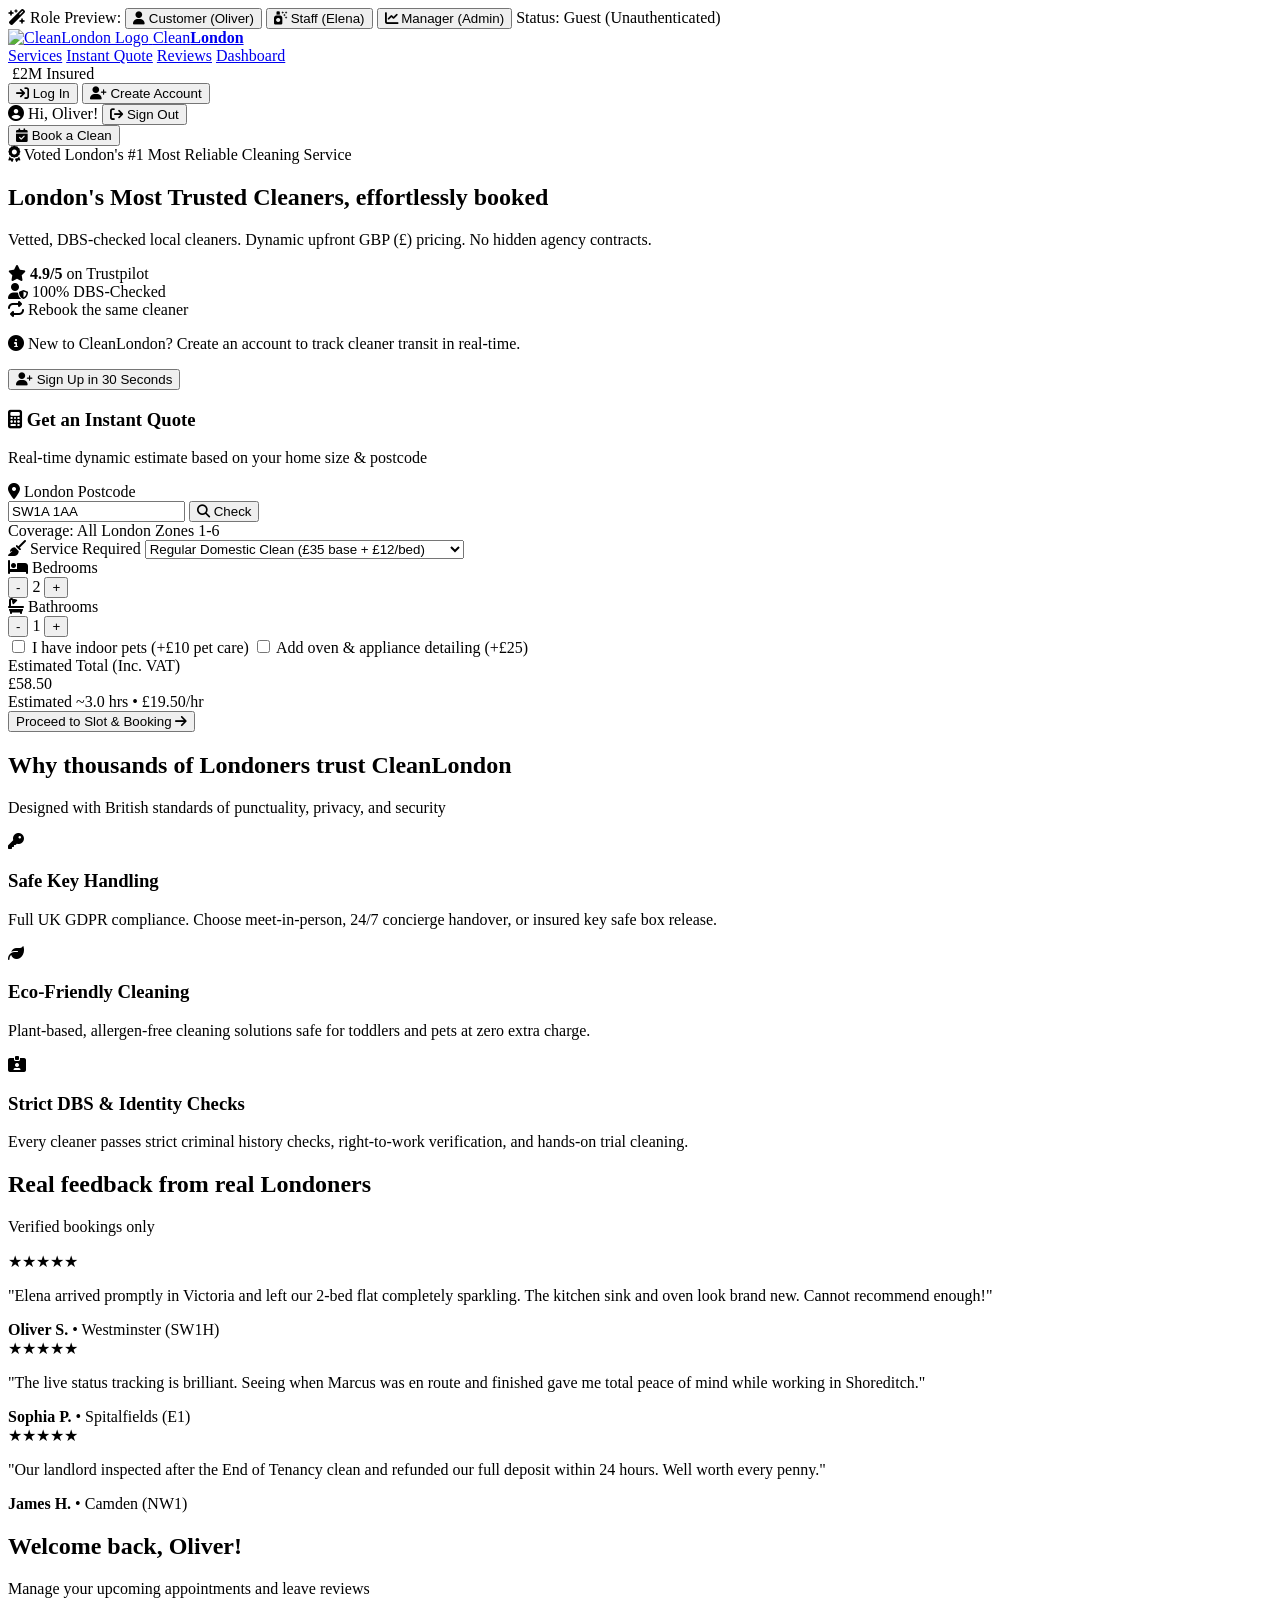
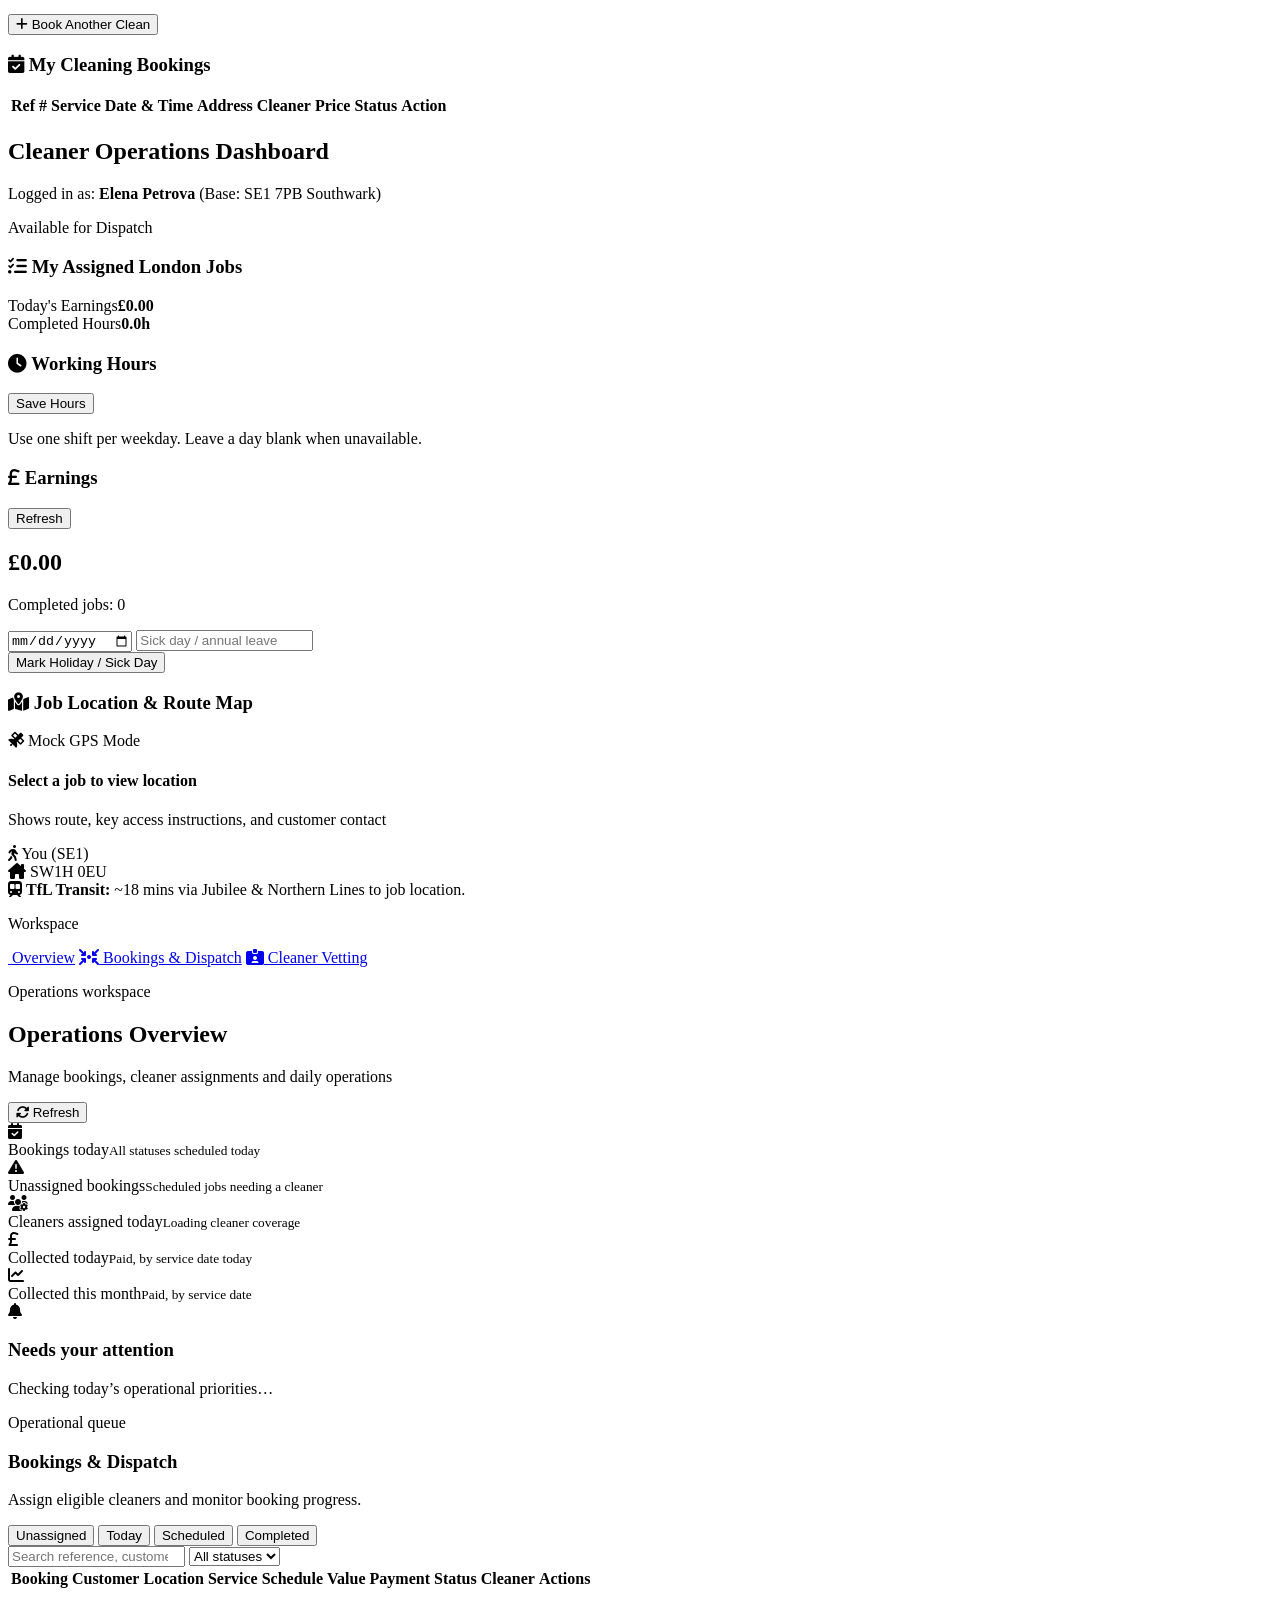
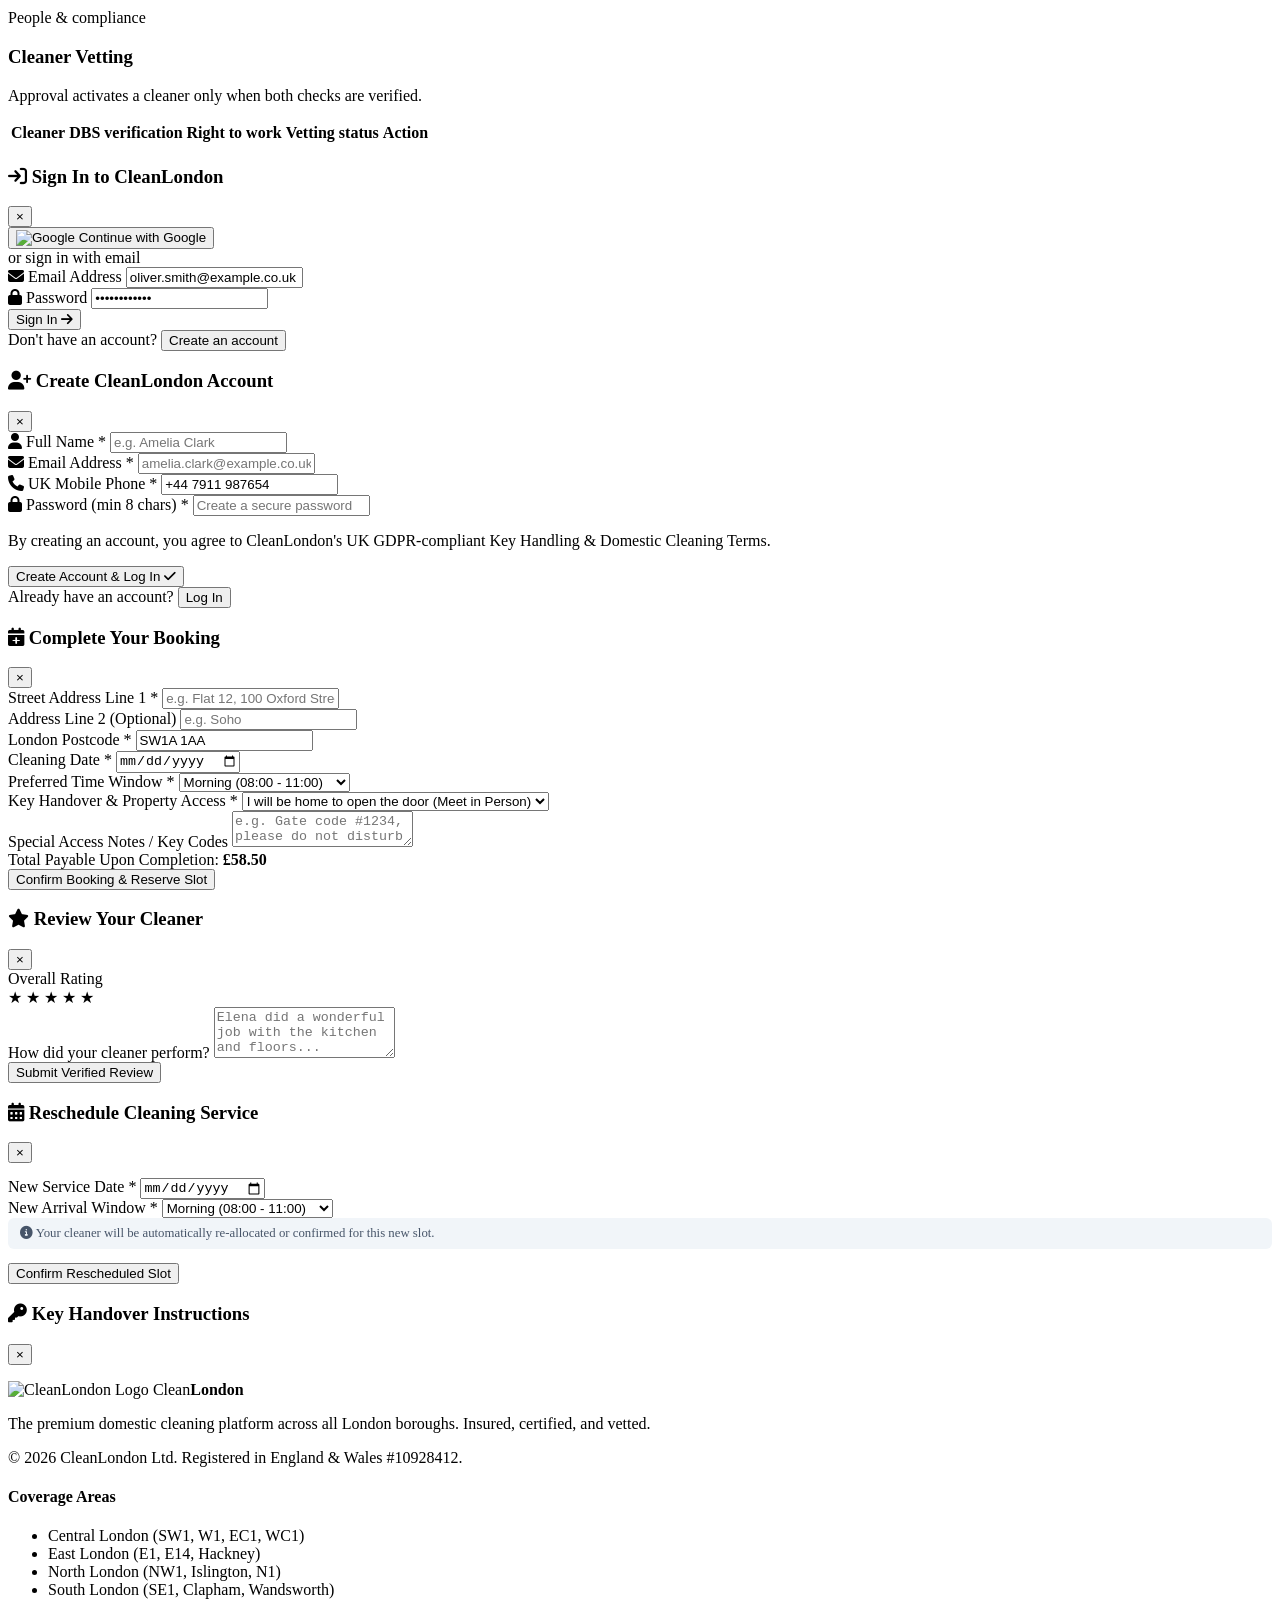
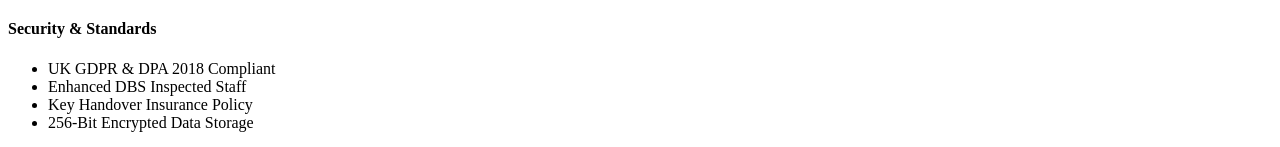
==== commit 64301cc3: "feat: improve manager dashboard metrics and dispatch Co-authored-by: Copilot <223556219+Copilot@user" ====
--- a/frontend/index.html
+++ b/frontend/index.html
@@ -368,63 +368,48 @@
             <!-- Subview 2C: Manager (Admin) Dashboard -->
             <section id="manager-dashboard-view" class="view-panel">
                 <div class="manager-shell">
-                    <aside class="manager-sidebar" id="manager-sidebar">
-                        <div class="manager-brand">
-                            <img src="/static/logo.jpg" alt="CleanLondon">
-                            <span>Clean<strong>London</strong></span>
-                        </div>
-                        <nav aria-label="Manager workspace">
-                            <a class="manager-nav-link active" href="#manager-overview" onclick="selectManagerSection(this)">
-                                <i class="fa-solid fa-house" aria-hidden="true"></i><span>Overview</span>
-                            </a>
-                            <a class="manager-nav-link" href="#manager-dispatch" onclick="selectManagerSection(this)">
-                                <i class="fa-solid fa-calendar-check" aria-hidden="true"></i><span>Bookings &amp; Dispatch</span>
-                            </a>
-                            <a class="manager-nav-link" href="#manager-vetting" onclick="selectManagerSection(this)">
-                                <i class="fa-solid fa-user-shield" aria-hidden="true"></i><span>Cleaner Vetting</span>
-                            </a>
-                        </nav>
-                        <div class="manager-sidebar-footer">
-                            <div class="manager-profile"><i class="fa-solid fa-circle-user" aria-hidden="true"></i><span id="manager-profile-name">Manager</span></div>
-                            <button type="button" class="manager-signout" onclick="handleSignOut()"><i class="fa-solid fa-arrow-right-from-bracket" aria-hidden="true"></i><span>Sign out</span></button>
-                        </div>
+                    <aside class="manager-sidebar" aria-label="Manager dashboard sections">
+                        <p class="manager-sidebar-label">Workspace</p>
+                        <a class="manager-nav-link active" href="#manager-overview"><i class="fa-solid fa-grid-2"></i> Overview</a>
+                        <a class="manager-nav-link" href="#manager-dispatch"><i class="fa-solid fa-arrows-to-circle"></i> Bookings &amp; Dispatch</a>
+                        <a class="manager-nav-link" href="#manager-vetting"><i class="fa-solid fa-id-card-clip"></i> Cleaner Vetting</a>
                     </aside>
-                    <div class="manager-main">
-                        <header class="manager-topbar" id="manager-overview">
-                            <button type="button" class="manager-menu-toggle" onclick="toggleManagerSidebar()" aria-controls="manager-sidebar" aria-expanded="false" aria-label="Open manager navigation">
-                                <i class="fa-solid fa-bars" aria-hidden="true"></i>
-                            </button>
+                    <div class="manager-workspace">
+                        <header class="manager-header" id="manager-overview">
                             <div>
-                                <p class="eyebrow">Manager workspace</p>
-                                <h2>Overview</h2>
-                                <p>Your cleaning operations at a glance</p>
-                            </div>
-                            <button type="button" class="btn btn-outline manager-refresh" onclick="loadManagerData()" aria-label="Refresh manager dashboard">
-                                <i class="fa-solid fa-rotate" aria-hidden="true"></i><span>Refresh</span>
-                            </button>
+                                <p class="eyebrow">Operations workspace</p>
+                                <h2>Operations Overview</h2>
+                                <p>Manage bookings, cleaner assignments and daily operations</p>
+                            </div>
+                            <div class="manager-header-actions">
+                                <span class="manager-date" id="manager-current-date"></span>
+                                <button class="btn btn-outline" onclick="loadManagerData()" aria-label="Refresh manager dashboard">
+                                    <i class="fa-solid fa-rotate"></i> Refresh
+                                </button>
+                            </div>
                         </header>
 
                         <div class="manager-kpi-grid" aria-live="polite">
-                            <article class="manager-kpi-card"><div class="manager-kpi-icon amber"><i class="fa-solid fa-triangle-exclamation" aria-hidden="true"></i></div><div><span>Unassigned bookings</span><strong id="kpi-unassigned-count"><span class="loading-skeleton"></span></strong><small>Need a cleaner</small></div></article>
-                            <article class="manager-kpi-card"><div class="manager-kpi-icon teal"><i class="fa-solid fa-calendar-check" aria-hidden="true"></i></div><div><span>Bookings today</span><strong id="kpi-bookings-today"><span class="loading-skeleton"></span></strong><small>Scheduled for today</small></div></article>
-                            <article class="manager-kpi-card"><div class="manager-kpi-icon slate"><i class="fa-solid fa-users" aria-hidden="true"></i></div><div><span>Cleaners assigned today</span><strong id="kpi-active-cleaners"><span class="loading-skeleton"></span></strong><small>Assigned / total cleaners</small></div></article>
-                            <article class="manager-kpi-card"><div class="manager-kpi-icon green"><i class="fa-solid fa-sterling-sign" aria-hidden="true"></i></div><div><span>Booking value today</span><strong id="kpi-daily-rev"><span class="loading-skeleton"></span></strong><small>Non-cancelled booking value</small></div></article>
-                        </div>
-
-                        <div class="manager-attention-panel hidden" id="manager-attention-panel" aria-live="polite">
-                            <div><i class="fa-solid fa-bell" aria-hidden="true"></i><div><strong>Needs attention</strong><p id="manager-attention-summary"></p></div></div>
-                            <div id="manager-attention-links"></div>
+                            <div class="manager-kpi-card"><div class="manager-kpi-icon teal"><i class="fa-solid fa-calendar-check"></i></div><div><span class="kpi-title">Bookings today</span><strong class="manager-kpi-value" id="kpi-bookings-today"><span class="loading-skeleton"></span></strong><small>All statuses scheduled today</small></div></div>
+                            <div class="manager-kpi-card"><div class="manager-kpi-icon amber"><i class="fa-solid fa-triangle-exclamation"></i></div><div><span class="kpi-title">Unassigned bookings</span><strong class="manager-kpi-value" id="kpi-unassigned-count"><span class="loading-skeleton"></span></strong><small>Scheduled jobs needing a cleaner</small></div></div>
+                            <div class="manager-kpi-card"><div class="manager-kpi-icon slate"><i class="fa-solid fa-users-gear"></i></div><div><span class="kpi-title">Cleaners assigned today</span><strong class="manager-kpi-value" id="kpi-active-cleaners"><span class="loading-skeleton"></span></strong><small id="kpi-utilization-caption">Loading cleaner coverage</small></div></div>
+                            <div class="manager-kpi-card"><div class="manager-kpi-icon green"><i class="fa-solid fa-sterling-sign"></i></div><div><span class="kpi-title">Collected today</span><strong class="manager-kpi-value" id="kpi-daily-rev"><span class="loading-skeleton"></span></strong><small>Paid, by service date today</small></div></div>
+                            <div class="manager-kpi-card"><div class="manager-kpi-icon blue"><i class="fa-solid fa-chart-line"></i></div><div><span class="kpi-title">Collected this month</span><strong class="manager-kpi-value" id="kpi-monthly-rev"><span class="loading-skeleton"></span></strong><small>Paid, by service date</small></div></div>
+                        </div>
+
+                        <div class="manager-attention-panel" id="manager-attention-panel" aria-live="polite">
+                            <div><span class="manager-attention-icon"><i class="fa-solid fa-bell"></i></span><div><h3>Needs your attention</h3><p id="manager-attention-summary">Checking today’s operational priorities…</p></div></div>
+                            <div class="manager-attention-links" id="manager-attention-links"></div>
                         </div>
 
                         <section class="manager-card" id="manager-dispatch">
-                            <div class="manager-section-heading">
-                                <div><p class="eyebrow">Today's work</p><h3>Bookings &amp; Dispatch</h3><p>Assign cleaners and monitor booking progress.</p></div>
-                                <span id="manager-booking-count" class="manager-result-count" aria-live="polite"></span>
+                            <div class="manager-section-header">
+                                <div><p class="eyebrow">Operational queue</p><h3>Bookings &amp; Dispatch</h3><p>Assign eligible cleaners and monitor booking progress.</p></div>
+                                <span class="manager-result-count" id="manager-booking-count" aria-live="polite"></span>
                             </div>
                             <div class="manager-toolbar">
-                                <div class="manager-filter-pills" aria-label="Booking filters">
-                                    <button class="filter-pill active" data-filter="ALL" onclick="setManagerFilter('ALL')">All</button>
-                                    <button class="filter-pill" data-filter="UNASSIGNED" onclick="setManagerFilter('UNASSIGNED')">Unassigned</button>
+                                <div class="manager-filter-pills" aria-label="Booking quick filters">
+                                    <button class="filter-pill urgent active" data-filter="UNASSIGNED" onclick="setManagerFilter('UNASSIGNED')">Unassigned</button>
                                     <button class="filter-pill" data-filter="TODAY" onclick="setManagerFilter('TODAY')">Today</button>
                                     <button class="filter-pill" data-filter="SCHEDULED" onclick="setManagerFilter('SCHEDULED')">Scheduled</button>
                                     <button class="filter-pill" data-filter="COMPLETED" onclick="setManagerFilter('COMPLETED')">Completed</button>
@@ -438,20 +423,20 @@
                                     </select>
                                 </div>
                             </div>
-                            <div id="manager-schedule-timeline" class="schedule-timeline"></div>
+                            <div class="schedule-timeline" id="manager-schedule-timeline"></div>
                             <div class="table-responsive">
                                 <table class="data-table manager-bookings-table">
-                                    <caption class="sr-only">Booking dispatch queue</caption>
-                                    <thead><tr><th>Booking</th><th>Customer</th><th>Location</th><th>Service</th><th>Schedule</th><th>Value</th><th>Status</th><th>Cleaner</th><th>Action</th></tr></thead>
+                                    <caption class="sr-only">Manager booking dispatch queue</caption>
+                                    <thead><tr><th>Booking</th><th>Customer</th><th>Location</th><th>Service</th><th>Schedule</th><th>Value</th><th>Payment</th><th>Status</th><th>Cleaner</th><th>Actions</th></tr></thead>
                                     <tbody id="manager-bookings-list"></tbody>
                                 </table>
                             </div>
                         </section>
 
                         <section class="manager-card" id="manager-vetting">
-                            <div class="manager-section-heading"><div><p class="eyebrow">People &amp; compliance</p><h3>Cleaner Vetting</h3><p>Approval requires both DBS and right-to-work verification.</p></div></div>
+                            <div class="manager-section-header"><div><p class="eyebrow">People &amp; compliance</p><h3>Cleaner Vetting</h3><p>Approval activates a cleaner only when both checks are verified.</p></div></div>
                             <div class="table-responsive">
-                                <table class="data-table"><caption class="sr-only">Cleaner vetting records</caption><thead><tr><th>Cleaner</th><th>DBS</th><th>Right to Work</th><th>Status</th><th>Action</th></tr></thead><tbody id="manager-staff-vetting-list"></tbody></table>
+                                <table class="data-table"><caption class="sr-only">Cleaner vetting records</caption><thead><tr><th>Cleaner</th><th>DBS verification</th><th>Right to work</th><th>Vetting status</th><th>Action</th></tr></thead><tbody id="manager-staff-vetting-list"></tbody></table>
                             </div>
                         </section>
                     </div>
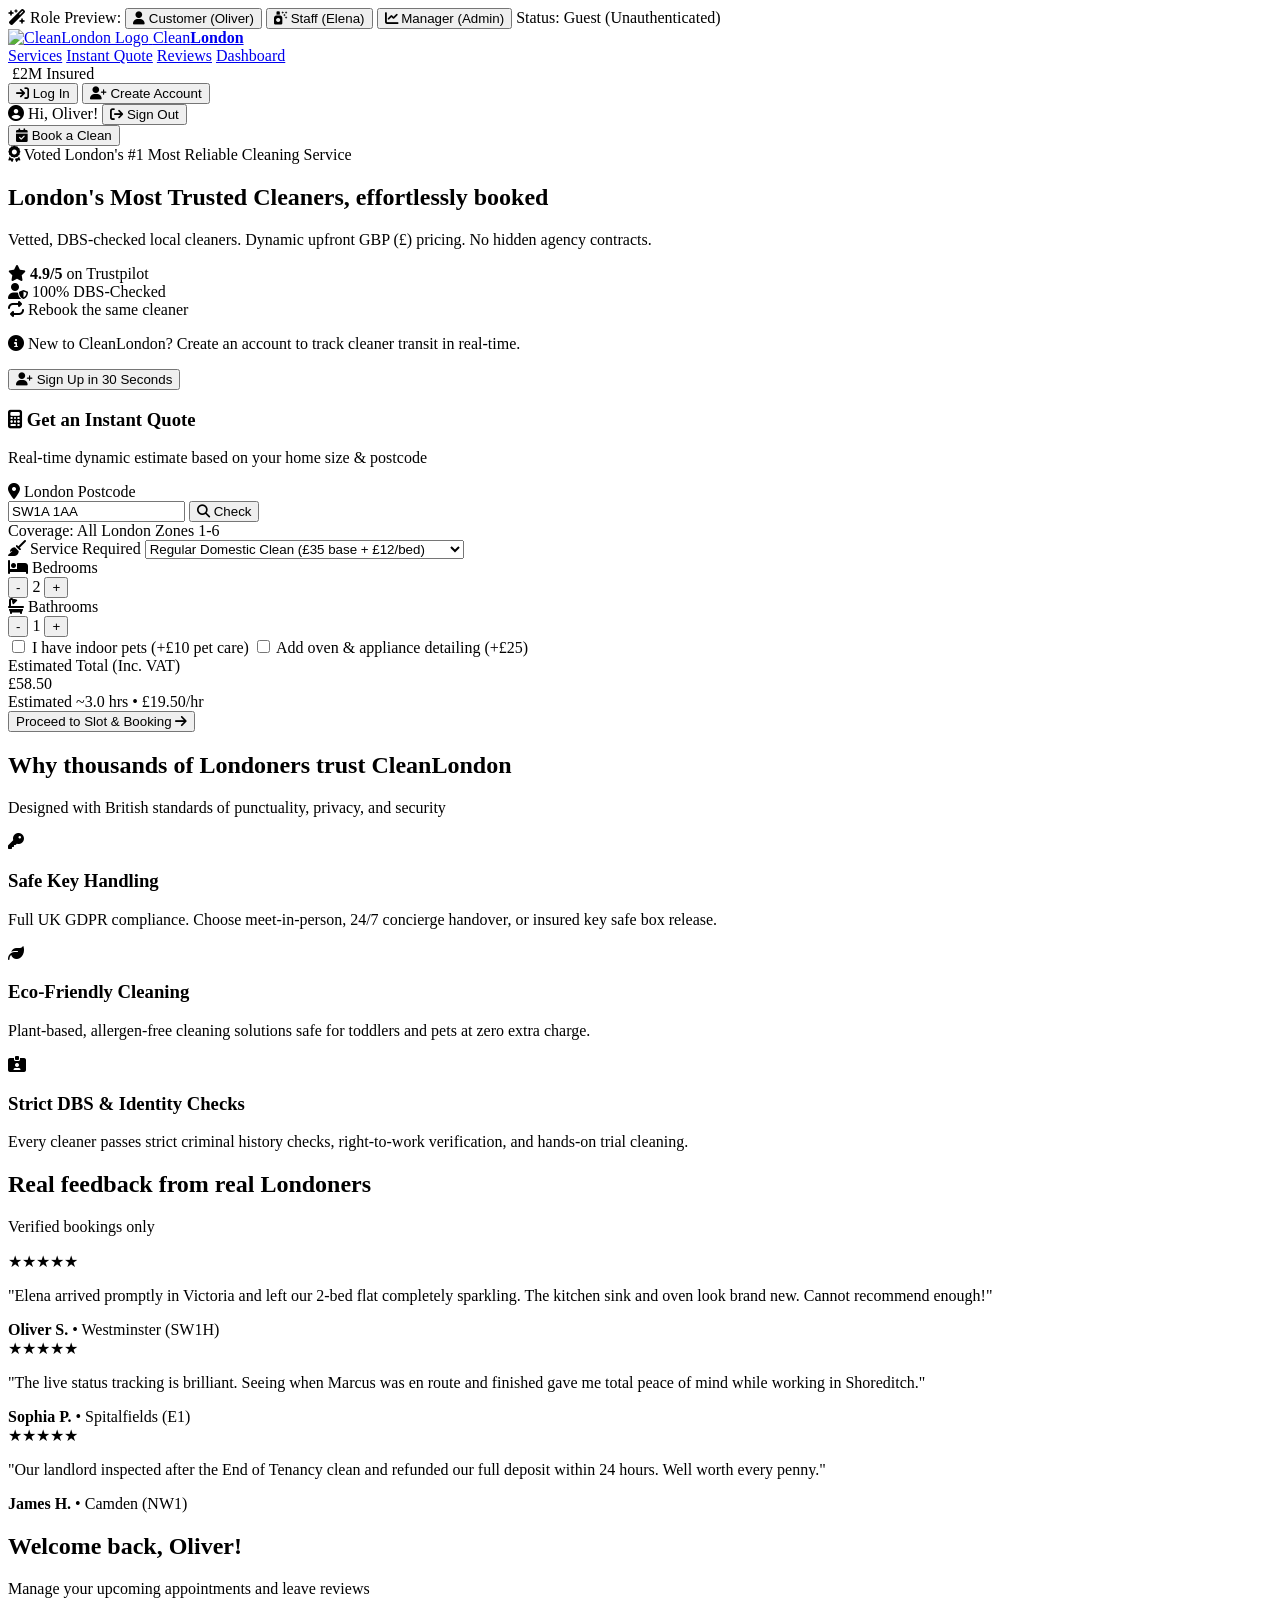
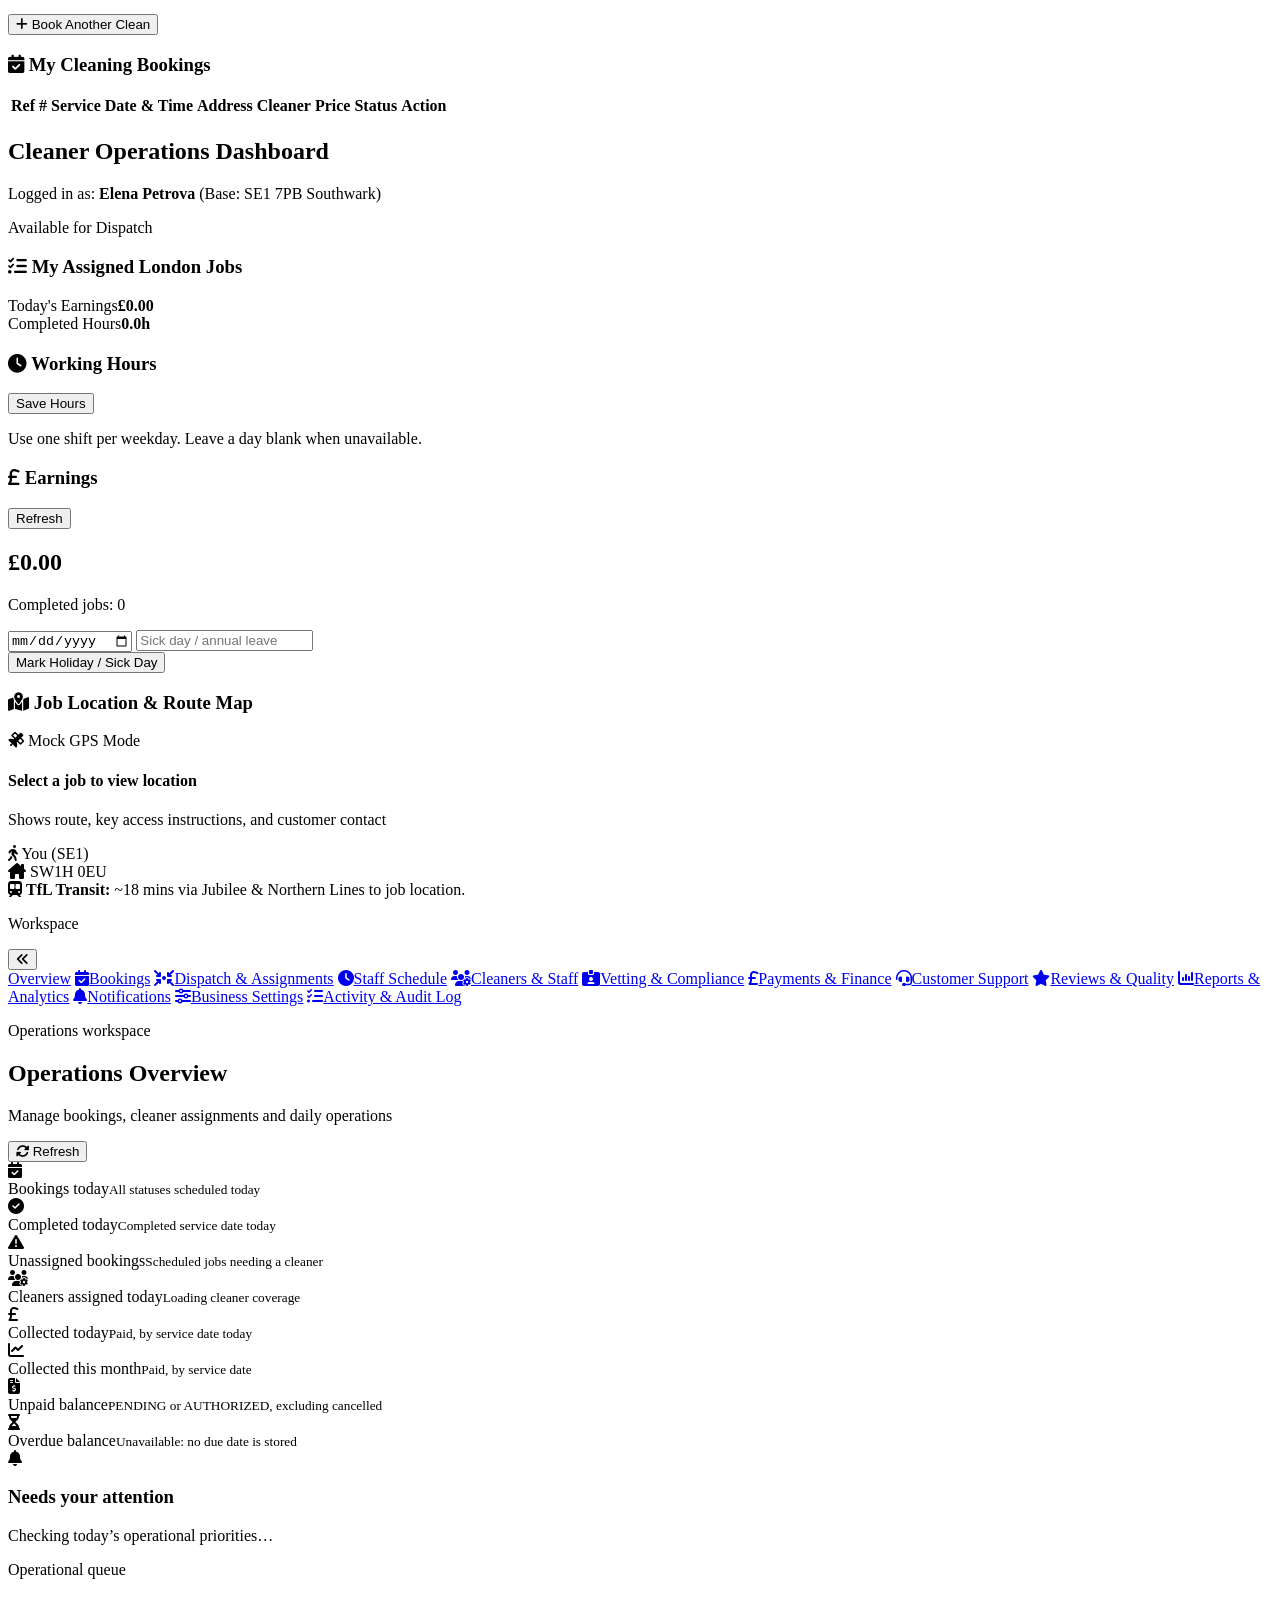
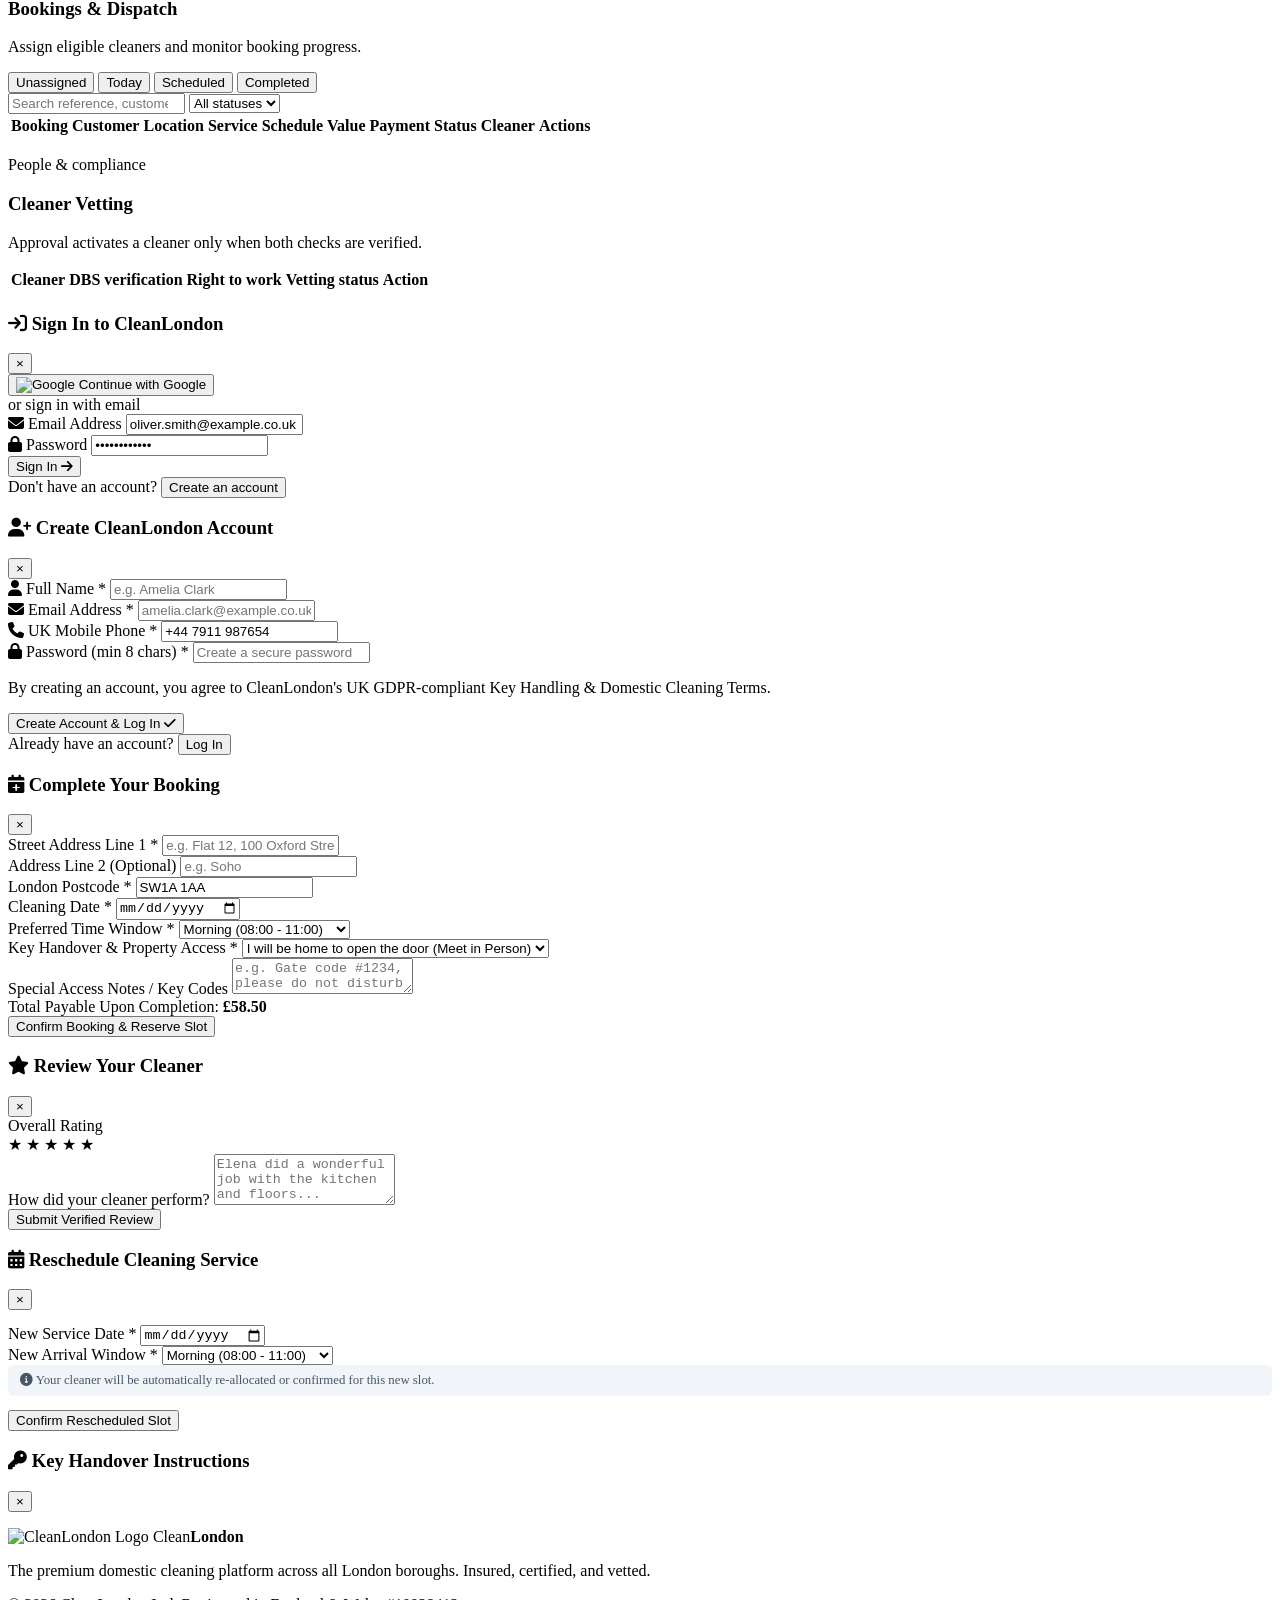
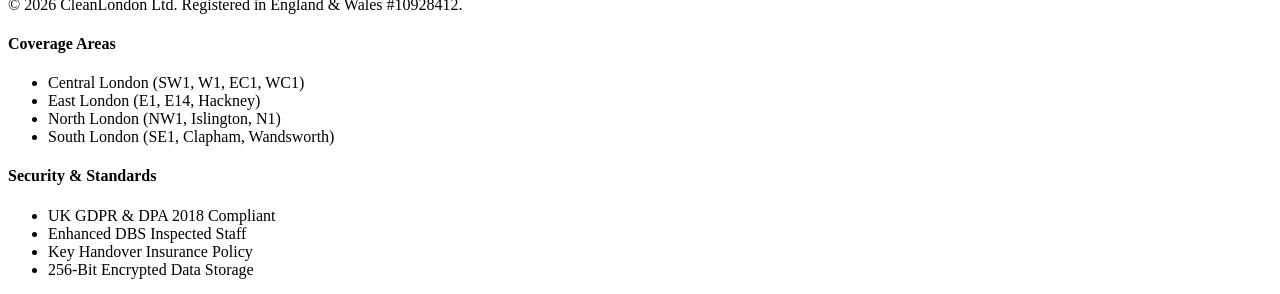
==== commit feb5fe38: "feat: refine manager workspace navigation Co-authored-by: Copilot <223556219+Copilot@users.noreply.g" ====
--- a/frontend/index.html
+++ b/frontend/index.html
@@ -369,10 +369,27 @@
             <section id="manager-dashboard-view" class="view-panel">
                 <div class="manager-shell">
                     <aside class="manager-sidebar" aria-label="Manager dashboard sections">
-                        <p class="manager-sidebar-label">Workspace</p>
-                        <a class="manager-nav-link active" href="#manager-overview"><i class="fa-solid fa-grid-2"></i> Overview</a>
-                        <a class="manager-nav-link" href="#manager-dispatch"><i class="fa-solid fa-arrows-to-circle"></i> Bookings &amp; Dispatch</a>
-                        <a class="manager-nav-link" href="#manager-vetting"><i class="fa-solid fa-id-card-clip"></i> Cleaner Vetting</a>
+                        <div class="manager-sidebar-heading">
+                            <p class="manager-sidebar-label">Workspace</p>
+                            <button type="button" class="manager-sidebar-toggle" id="manager-sidebar-toggle" aria-label="Collapse manager sidebar" aria-expanded="true">
+                                <i class="fa-solid fa-angles-left"></i>
+                            </button>
+                        </div>
+                        <nav class="manager-nav" aria-label="Manager workspace navigation">
+                            <a class="manager-nav-link active" href="#manager-overview"><i class="fa-solid fa-grid-2"></i><span>Overview</span></a>
+                            <a class="manager-nav-link" href="#manager-dispatch"><i class="fa-solid fa-calendar-check"></i><span>Bookings</span></a>
+                            <a class="manager-nav-link" href="#manager-dispatch"><i class="fa-solid fa-arrows-to-circle"></i><span>Dispatch &amp; Assignments</span></a>
+                            <a class="manager-nav-link" href="#manager-schedule" aria-disabled="true"><i class="fa-solid fa-clock"></i><span>Staff Schedule</span></a>
+                            <a class="manager-nav-link" href="#manager-vetting"><i class="fa-solid fa-users-gear"></i><span>Cleaners &amp; Staff</span></a>
+                            <a class="manager-nav-link" href="#manager-vetting"><i class="fa-solid fa-id-card-clip"></i><span>Vetting &amp; Compliance</span></a>
+                            <a class="manager-nav-link" href="#manager-finance" aria-disabled="true"><i class="fa-solid fa-sterling-sign"></i><span>Payments &amp; Finance</span></a>
+                            <a class="manager-nav-link" href="#manager-support" aria-disabled="true"><i class="fa-solid fa-headset"></i><span>Customer Support</span></a>
+                            <a class="manager-nav-link" href="#manager-quality" aria-disabled="true"><i class="fa-solid fa-star"></i><span>Reviews &amp; Quality</span></a>
+                            <a class="manager-nav-link" href="#manager-reports" aria-disabled="true"><i class="fa-solid fa-chart-column"></i><span>Reports &amp; Analytics</span></a>
+                            <a class="manager-nav-link" href="#manager-notifications" aria-disabled="true"><i class="fa-solid fa-bell"></i><span>Notifications</span></a>
+                            <a class="manager-nav-link" href="#manager-settings" aria-disabled="true"><i class="fa-solid fa-sliders"></i><span>Business Settings</span></a>
+                            <a class="manager-nav-link" href="#manager-audit" aria-disabled="true"><i class="fa-solid fa-list-check"></i><span>Activity &amp; Audit Log</span></a>
+                        </nav>
                     </aside>
                     <div class="manager-workspace">
                         <header class="manager-header" id="manager-overview">
@@ -391,10 +408,13 @@
 
                         <div class="manager-kpi-grid" aria-live="polite">
                             <div class="manager-kpi-card"><div class="manager-kpi-icon teal"><i class="fa-solid fa-calendar-check"></i></div><div><span class="kpi-title">Bookings today</span><strong class="manager-kpi-value" id="kpi-bookings-today"><span class="loading-skeleton"></span></strong><small>All statuses scheduled today</small></div></div>
+                            <div class="manager-kpi-card"><div class="manager-kpi-icon teal"><i class="fa-solid fa-circle-check"></i></div><div><span class="kpi-title">Completed today</span><strong class="manager-kpi-value" id="kpi-completed-today"><span class="loading-skeleton"></span></strong><small>Completed service date today</small></div></div>
                             <div class="manager-kpi-card"><div class="manager-kpi-icon amber"><i class="fa-solid fa-triangle-exclamation"></i></div><div><span class="kpi-title">Unassigned bookings</span><strong class="manager-kpi-value" id="kpi-unassigned-count"><span class="loading-skeleton"></span></strong><small>Scheduled jobs needing a cleaner</small></div></div>
                             <div class="manager-kpi-card"><div class="manager-kpi-icon slate"><i class="fa-solid fa-users-gear"></i></div><div><span class="kpi-title">Cleaners assigned today</span><strong class="manager-kpi-value" id="kpi-active-cleaners"><span class="loading-skeleton"></span></strong><small id="kpi-utilization-caption">Loading cleaner coverage</small></div></div>
                             <div class="manager-kpi-card"><div class="manager-kpi-icon green"><i class="fa-solid fa-sterling-sign"></i></div><div><span class="kpi-title">Collected today</span><strong class="manager-kpi-value" id="kpi-daily-rev"><span class="loading-skeleton"></span></strong><small>Paid, by service date today</small></div></div>
                             <div class="manager-kpi-card"><div class="manager-kpi-icon blue"><i class="fa-solid fa-chart-line"></i></div><div><span class="kpi-title">Collected this month</span><strong class="manager-kpi-value" id="kpi-monthly-rev"><span class="loading-skeleton"></span></strong><small>Paid, by service date</small></div></div>
+                            <div class="manager-kpi-card"><div class="manager-kpi-icon amber"><i class="fa-solid fa-file-invoice-dollar"></i></div><div><span class="kpi-title">Unpaid balance</span><strong class="manager-kpi-value" id="kpi-unpaid-amount"><span class="loading-skeleton"></span></strong><small>PENDING or AUTHORIZED, excluding cancelled</small></div></div>
+                            <div class="manager-kpi-card"><div class="manager-kpi-icon slate"><i class="fa-solid fa-hourglass-half"></i></div><div><span class="kpi-title">Overdue balance</span><strong class="manager-kpi-value" id="kpi-overdue-amount"><span class="loading-skeleton"></span></strong><small>Unavailable: no due date is stored</small></div></div>
                         </div>
 
                         <div class="manager-attention-panel" id="manager-attention-panel" aria-live="polite">
